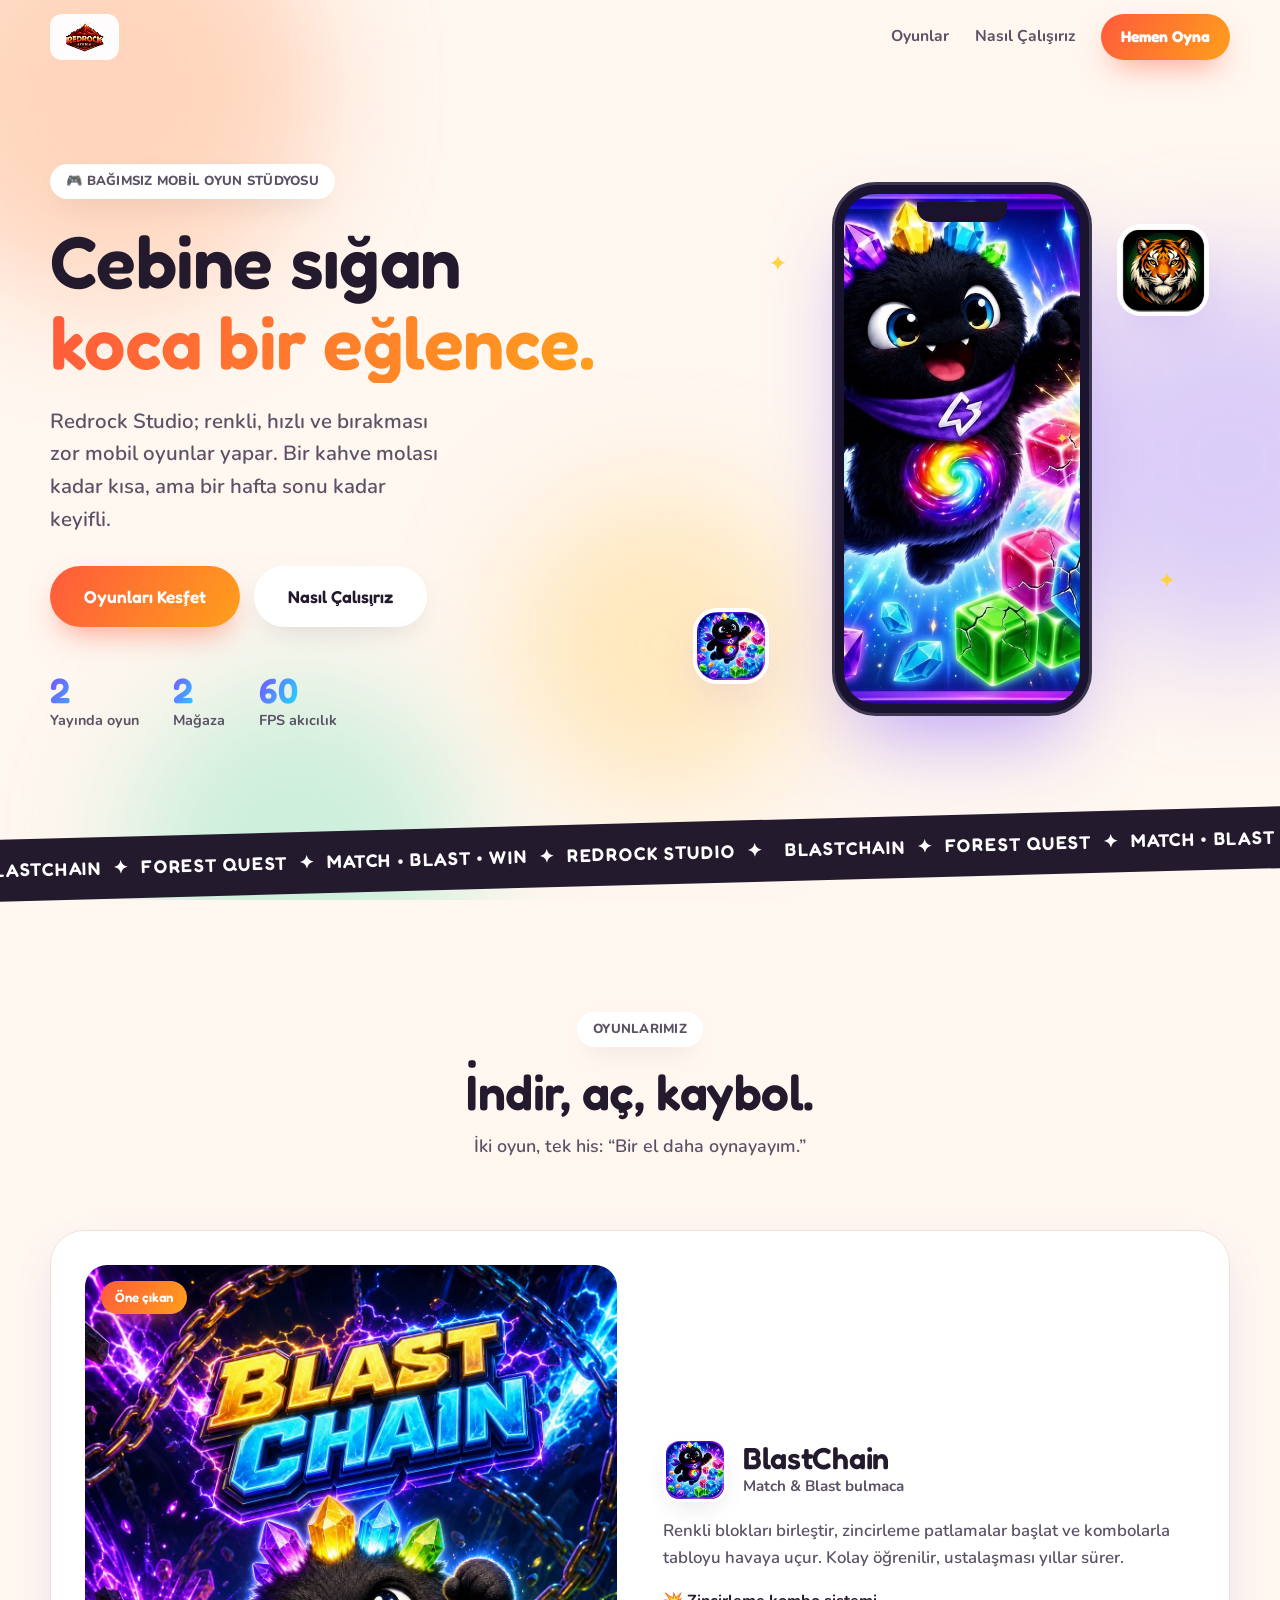
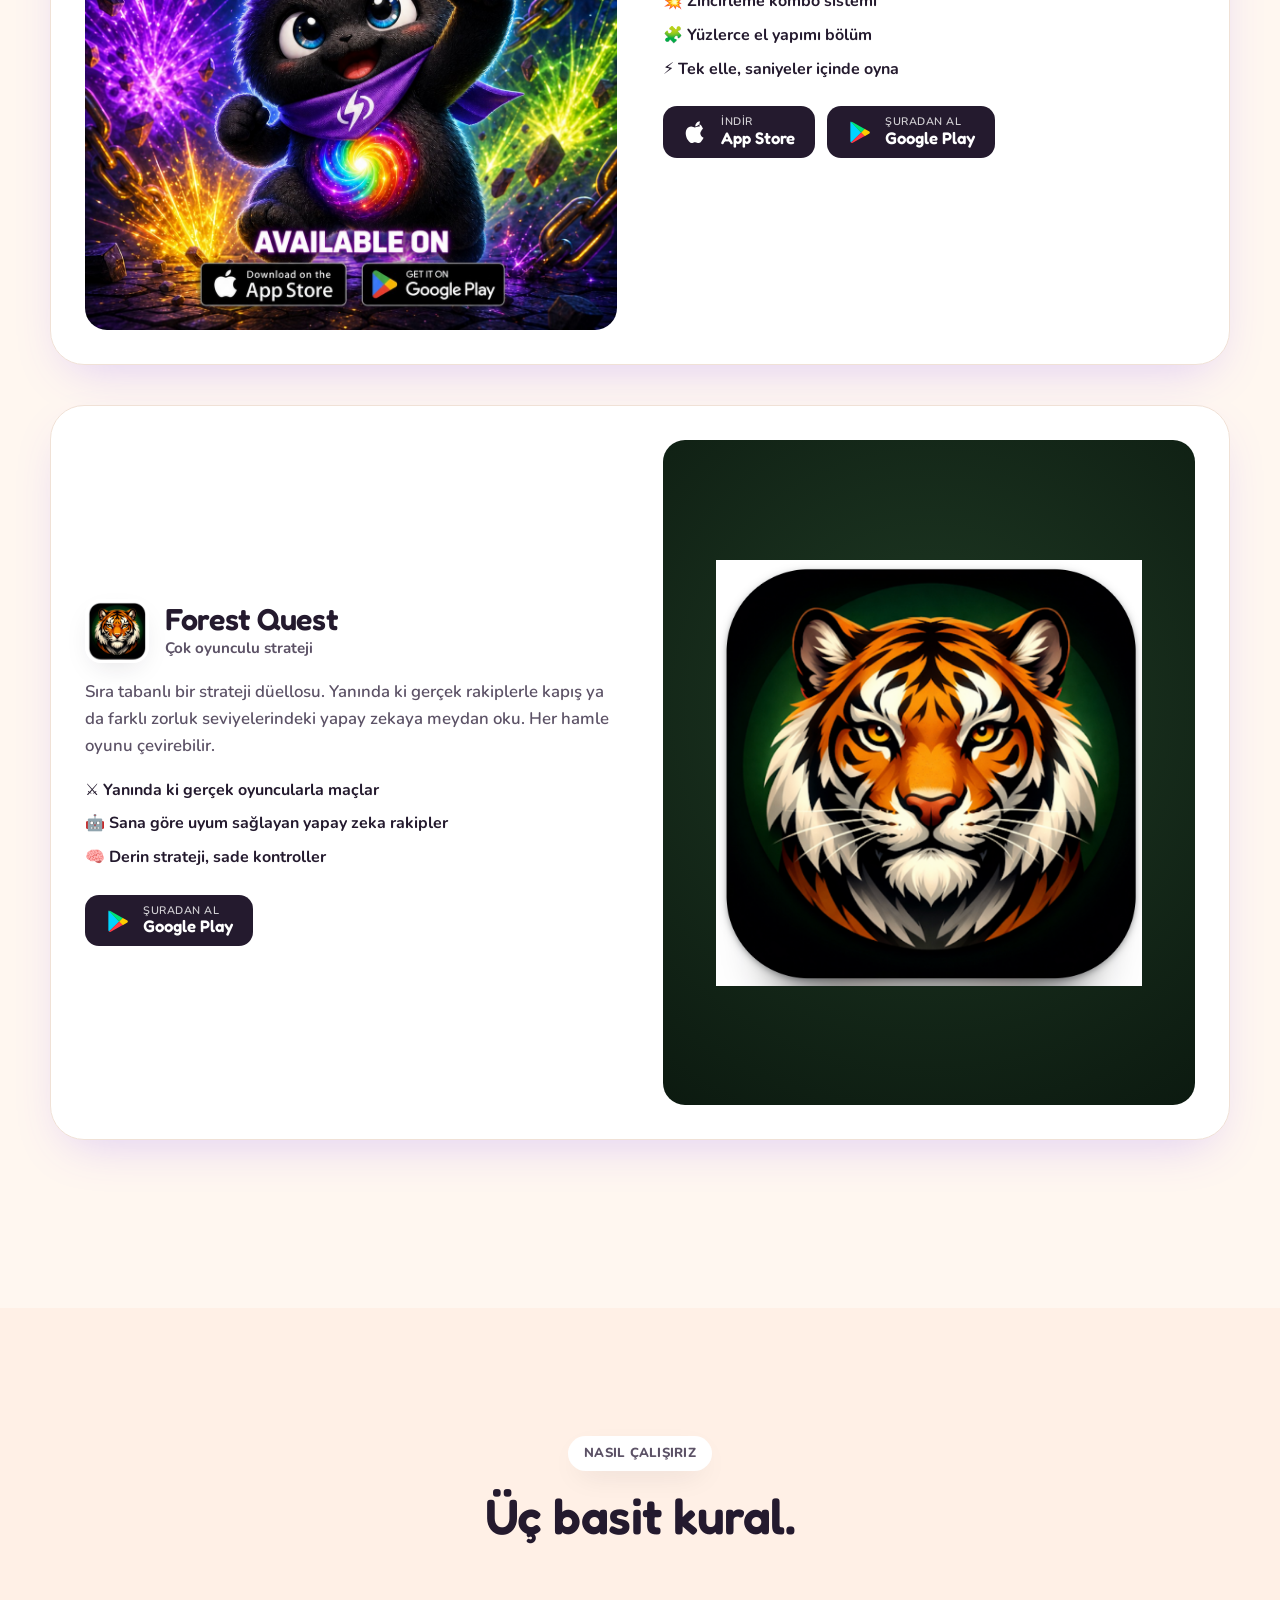
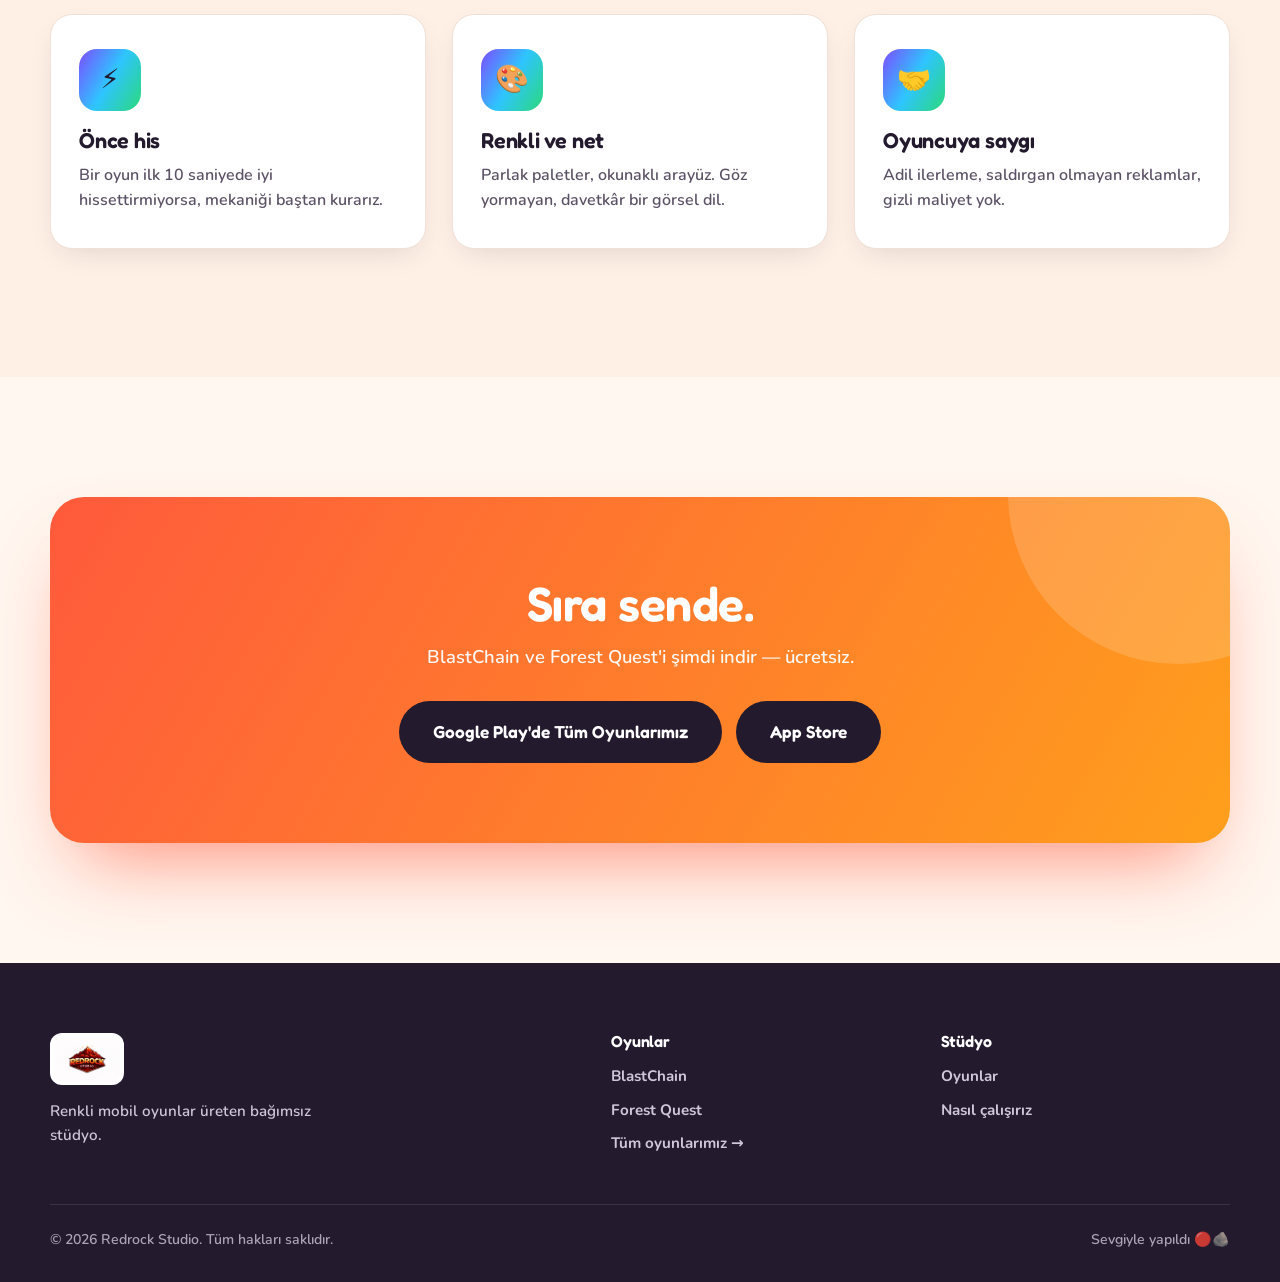
==== index.html @ 709d3201 "Redrock Studio tanıtım sitesi" ====
<!DOCTYPE html>
<html lang="tr">
<head>
<meta charset="UTF-8" />
<meta name="viewport" content="width=device-width, initial-scale=1.0" />
<title>Redrock Studio — Eğlenceli Mobil Oyunlar</title>
<meta name="description" content="Redrock Studio, herkes için renkli ve bağımlılık yapan mobil oyunlar geliştiren bağımsız bir oyun stüdyosudur. BlastChain ve Forest Quest şimdi yayında!" />
<meta name="theme-color" content="#FF5A3C" />

<!-- Open Graph -->
<meta property="og:title" content="Redrock Studio — Eğlenceli Mobil Oyunlar" />
<meta property="og:description" content="BlastChain ve Forest Quest ile tanışın. App Store ve Google Play'de." />
<meta property="og:image" content="assets/img/blastchain-poster.jpeg" />
<meta property="og:type" content="website" />

<link rel="icon" href="assets/img/redrock-logo.jpeg" />
<link rel="preconnect" href="https://fonts.googleapis.com" />
<link rel="preconnect" href="https://fonts.gstatic.com" crossorigin />
<link href="https://fonts.googleapis.com/css2?family=Fredoka:wght@400;500;600;700&family=Nunito:wght@400;600;700;800;900&display=swap" rel="stylesheet" />
<link rel="stylesheet" href="assets/css/style.css" />
</head>
<body>

<!-- Decorative animated background -->
<div class="bg-orbs" aria-hidden="true">
  <span class="orb orb--1"></span>
  <span class="orb orb--2"></span>
  <span class="orb orb--3"></span>
  <span class="orb orb--4"></span>
</div>

<!-- Progress bar -->
<div class="scroll-progress" id="scrollProgress" aria-hidden="true"></div>

<!-- NAVBAR -->
<header class="nav" id="nav">
  <div class="container nav__inner">
    <a href="#top" class="nav__brand" aria-label="Redrock Studio ana sayfa">
      <img src="assets/img/redrock-logo.jpeg" alt="Redrock Studio logosu" class="nav__logo" />
    </a>
    <nav class="nav__links" id="navLinks">
      <a href="#games">Oyunlar</a>
      <a href="#values">Nasıl Çalışırız</a>
      <a href="#games" class="btn btn--sm btn--primary">Hemen Oyna</a>
    </nav>
    <button class="nav__toggle" id="navToggle" aria-label="Menüyü aç/kapat" aria-expanded="false">
      <span></span><span></span><span></span>
    </button>
  </div>
</header>

<main id="top">

  <!-- HERO -->
  <section class="hero">
    <div class="container hero__inner">
      <div class="hero__copy">
        <span class="pill reveal" data-reveal>🎮 Bağımsız Mobil Oyun Stüdyosu</span>
        <h1 class="hero__title reveal" data-reveal>
          Cebine sığan
          <span class="grad-text">koca bir eğlence.</span>
        </h1>
        <p class="hero__lead reveal" data-reveal>
          Redrock Studio; renkli, hızlı ve bırakması zor mobil oyunlar yapar.
          Bir kahve molası kadar kısa, ama bir hafta sonu kadar keyifli.
        </p>
        <div class="hero__cta reveal" data-reveal>
          <a href="#games" class="btn btn--primary btn--lg">Oyunları Keşfet</a>
          <a href="#values" class="btn btn--ghost btn--lg">Nasıl Çalışırız</a>
        </div>
        <div class="hero__stats reveal" data-reveal>
          <div class="stat"><b data-count="2">0</b><span>Yayında oyun</span></div>
          <div class="stat"><b data-count="2">0</b><span>Mağaza</span></div>
          <div class="stat"><b data-count="60">0</b><span>FPS akıcılık</span></div>
        </div>
      </div>

      <div class="hero__art" aria-hidden="true">
        <div class="phone tilt" data-tilt>
          <div class="phone__screen">
            <img src="assets/img/blastchain-icon.jpeg" alt="" />
          </div>
          <div class="phone__notch"></div>
        </div>
        <img src="assets/img/forestquest-icon.png" alt="" class="float-icon float-icon--a" />
        <img src="assets/img/blastchain-icon.jpeg" alt="" class="float-icon float-icon--b" />
        <span class="spark spark--1">✦</span>
        <span class="spark spark--2">✦</span>
        <span class="spark spark--3">✦</span>
      </div>
    </div>

    <div class="marquee" aria-hidden="true">
      <div class="marquee__track">
        <span>BLASTCHAIN&nbsp;&nbsp;✦&nbsp;&nbsp;FOREST QUEST&nbsp;&nbsp;✦&nbsp;&nbsp;MATCH • BLAST • WIN&nbsp;&nbsp;✦&nbsp;&nbsp;REDROCK STUDIO&nbsp;&nbsp;✦&nbsp;&nbsp;</span>
        <span>BLASTCHAIN&nbsp;&nbsp;✦&nbsp;&nbsp;FOREST QUEST&nbsp;&nbsp;✦&nbsp;&nbsp;MATCH • BLAST • WIN&nbsp;&nbsp;✦&nbsp;&nbsp;REDROCK STUDIO&nbsp;&nbsp;✦&nbsp;&nbsp;</span>
      </div>
    </div>
  </section>

  <!-- GAMES -->
  <section class="section" id="games">
    <div class="container">
      <header class="section__head reveal" data-reveal>
        <span class="pill">Oyunlarımız</span>
        <h2>İndir, aç, kaybol.</h2>
        <p>İki oyun, tek his: “Bir el daha oynayayım.”</p>
      </header>

      <!-- BlastChain -->
      <article class="game reveal" data-reveal>
        <div class="game__media">
          <img src="assets/img/blastchain-poster.jpeg" alt="BlastChain oyun görseli" />
          <div class="game__badge">Öne çıkan</div>
        </div>
        <div class="game__body">
          <div class="game__title">
            <img src="assets/img/blastchain-icon.jpeg" alt="BlastChain ikonu" class="game__icon" />
            <div>
              <h3>BlastChain</h3>
              <p class="game__tag">Match &amp; Blast bulmaca</p>
            </div>
          </div>
          <p class="game__desc">
            Renkli blokları birleştir, zincirleme patlamalar başlat ve kombolarla
            tabloyu havaya uçur. Kolay öğrenilir, ustalaşması yıllar sürer.
          </p>
          <ul class="game__feats">
            <li>💥 Zincirleme kombo sistemi</li>
            <li>🧩 Yüzlerce el yapımı bölüm</li>
            <li>⚡ Tek elle, saniyeler içinde oyna</li>
          </ul>
          <div class="store-row">
            <a class="store-btn" href="https://apps.apple.com/tr/app/blastchain-match-blast/id6760842437?l=tr" target="_blank" rel="noopener">
              <svg viewBox="0 0 24 24" aria-hidden="true"><path d="M16.4 12.9c0-2.6 2.1-3.8 2.2-3.9-1.2-1.8-3.1-2-3.8-2-1.6-.2-3.1.9-3.9.9-.8 0-2-.9-3.3-.9-1.7 0-3.3 1-4.2 2.5-1.8 3.1-.5 7.7 1.3 10.2.9 1.2 1.9 2.6 3.2 2.5 1.3-.1 1.8-.8 3.3-.8s2 .8 3.3.8c1.4 0 2.3-1.2 3.1-2.5.6-.9.9-1.4 1.4-2.4-3.6-1.4-4.1-6.7-.9-9-.6-1.6-1.7-2.9-3-3.6"/><path d="M14.5 5.4c.7-.9 1.2-2.1 1-3.4-1 0-2.3.7-3 1.6-.7.8-1.3 2-1.1 3.2 1.1.1 2.3-.6 3.1-1.4"/></svg>
              <span><small>İndir</small><strong>App Store</strong></span>
            </a>
            <a class="store-btn" href="https://play.google.com/store/apps/details?id=com.blastchain&hl=tr" target="_blank" rel="noopener">
              <svg viewBox="0 0 24 24" aria-hidden="true"><path d="M3.6 2.3C3.3 2.6 3.1 3 3.1 3.6v16.8c0 .6.2 1 .5 1.3l.1.1L13 12.6v-.2L3.7 2.2z" fill="#00D4FF"/><path d="M16.3 15.9 13 12.6v-.2l3.3-3.3.1.1 3.9 2.2c1.1.6 1.1 1.7 0 2.3z" fill="#FFCE00"/><path d="M16.4 15.8 13 12.5 3.6 21.9c.4.4 1 .4 1.7 0z" fill="#FF3B47"/><path d="M16.4 9.2 5.3 3c-.7-.4-1.3-.4-1.7 0L13 12.5z" fill="#00E676"/></svg>
              <span><small>Şuradan al</small><strong>Google Play</strong></span>
            </a>
          </div>
        </div>
      </article>

      <!-- Forest Quest -->
      <article class="game game--rev reveal" data-reveal>
        <div class="game__media game__media--forest">
          <img src="assets/img/forestquest-icon.png" alt="Forest Quest görseli" />
        </div>
        <div class="game__body">
          <div class="game__title">
            <img src="assets/img/forestquest-icon.png" alt="Forest Quest ikonu" class="game__icon" />
            <div>
              <h3>Forest Quest</h3>
              <p class="game__tag">Çok oyunculu strateji</p>
            </div>
          </div>
          <p class="game__desc">
            Sıra tabanlı bir strateji düellosu. Yanında ki gerçek rakiplerle kapış
            ya da farklı zorluk seviyelerindeki yapay zekaya meydan oku.
            Her hamle oyunu çevirebilir.
          </p>
          <ul class="game__feats">
            <li>⚔️ Yanında ki gerçek oyuncularla maçlar</li>
            <li>🤖 Sana göre uyum sağlayan yapay zeka rakipler</li>
            <li>🧠 Derin strateji, sade kontroller</li>
          </ul>
          <div class="store-row">
            <a class="store-btn" href="https://play.google.com/store/apps/details?id=com.forestquest&hl=tr" target="_blank" rel="noopener">
              <svg viewBox="0 0 24 24" aria-hidden="true"><path d="M3.6 2.3C3.3 2.6 3.1 3 3.1 3.6v16.8c0 .6.2 1 .5 1.3l.1.1L13 12.6v-.2L3.7 2.2z" fill="#00D4FF"/><path d="M16.3 15.9 13 12.6v-.2l3.3-3.3.1.1 3.9 2.2c1.1.6 1.1 1.7 0 2.3z" fill="#FFCE00"/><path d="M16.4 15.8 13 12.5 3.6 21.9c.4.4 1 .4 1.7 0z" fill="#FF3B47"/><path d="M16.4 9.2 5.3 3c-.7-.4-1.3-.4-1.7 0L13 12.5z" fill="#00E676"/></svg>
              <span><small>Şuradan al</small><strong>Google Play</strong></span>
            </a>
          </div>
        </div>
      </article>
    </div>
  </section>

  <!-- VALUES -->
  <section class="section section--tint" id="values">
    <div class="container">
      <header class="section__head reveal" data-reveal>
        <span class="pill">Nasıl çalışırız</span>
        <h2>Üç basit kural.</h2>
      </header>
      <div class="cards">
        <div class="card reveal" data-reveal>
          <div class="card__ico">⚡</div>
          <h3>Önce his</h3>
          <p>Bir oyun ilk 10 saniyede iyi hissettirmiyorsa, mekaniği baştan kurarız.</p>
        </div>
        <div class="card reveal" data-reveal>
          <div class="card__ico">🎨</div>
          <h3>Renkli ve net</h3>
          <p>Parlak paletler, okunaklı arayüz. Göz yormayan, davetkâr bir görsel dil.</p>
        </div>
        <div class="card reveal" data-reveal>
          <div class="card__ico">🤝</div>
          <h3>Oyuncuya saygı</h3>
          <p>Adil ilerleme, saldırgan olmayan reklamlar, gizli maliyet yok.</p>
        </div>
      </div>
    </div>
  </section>

  <!-- CTA -->
  <section class="cta">
    <div class="container cta__inner reveal" data-reveal>
      <h2>Sıra sende.</h2>
      <p>BlastChain ve Forest Quest'i şimdi indir — ücretsiz.</p>
      <div class="hero__cta">
        <a href="https://play.google.com/store/apps/developer?id=RedRock+Studio&hl=tr" target="_blank" rel="noopener" class="btn btn--dark btn--lg">Google Play'de Tüm Oyunlarımız</a>
        <a href="https://apps.apple.com/tr/app/blastchain-match-blast/id6760842437?l=tr" target="_blank" rel="noopener" class="btn btn--dark btn--lg">App Store</a>
      </div>
    </div>
  </section>

</main>

<!-- FOOTER -->
<footer class="footer">
  <div class="container footer__inner">
    <div class="footer__brand">
      <img src="assets/img/redrock-logo.jpeg" alt="Redrock Studio logosu" />
      <p>Renkli mobil oyunlar üreten bağımsız stüdyo.</p>
    </div>
    <div class="footer__col">
      <h4>Oyunlar</h4>
      <a href="https://play.google.com/store/apps/details?id=com.blastchain&hl=tr" target="_blank" rel="noopener">BlastChain</a>
      <a href="https://play.google.com/store/apps/details?id=com.forestquest&hl=tr" target="_blank" rel="noopener">Forest Quest</a>
      <a href="https://play.google.com/store/apps/developer?id=RedRock+Studio&hl=tr" target="_blank" rel="noopener">Tüm oyunlarımız →</a>
    </div>
    <div class="footer__col">
      <h4>Stüdyo</h4>
      <a href="#games">Oyunlar</a>
      <a href="#values">Nasıl çalışırız</a>
    </div>
  </div>
  <div class="container footer__bottom">
    <span>© <span id="year">2026</span> Redrock Studio. Tüm hakları saklıdır.</span>
    <span>Sevgiyle yapıldı 🔴🪨</span>
  </div>
</footer>

<script src="assets/js/main.js"></script>
</body>
</html>
---- assets/css/style.css ----
/* ============================================================
   Redrock Studio — style.css
   Açık, eğlenceli, animasyonlu tema
   ============================================================ */

:root {
  --bg: #fff7f0;
  --bg-tint: #fff0e6;
  --ink: #241a2e;
  --ink-soft: #5c5266;
  --card: #ffffff;
  --line: #f0e1d6;

  --red: #ff5a3c;
  --orange: #ff9f1c;
  --pink: #ff6fa5;
  --purple: #7c4dff;
  --blue: #2ec5ff;
  --green: #2bd97a;
  --gold: #ffd23f;

  --grad-warm: linear-gradient(120deg, #ff5a3c 0%, #ff9f1c 100%);
  --grad-fun: linear-gradient(120deg, #7c4dff 0%, #2ec5ff 50%, #2bd97a 100%);

  --radius: 22px;
  --radius-lg: 34px;
  --shadow: 0 18px 50px -18px rgba(124, 77, 255, .28);
  --shadow-sm: 0 10px 30px -12px rgba(36, 26, 46, .18);
  --container: 1180px;
  --ease: cubic-bezier(.22, 1, .36, 1);
}

* { box-sizing: border-box; margin: 0; padding: 0; }

html { scroll-behavior: smooth; }

body {
  background: var(--bg);
  color: var(--ink);
  font-family: "Nunito", system-ui, -apple-system, "Segoe UI", sans-serif;
  font-weight: 600;
  line-height: 1.6;
  overflow-x: hidden;
  -webkit-font-smoothing: antialiased;
}

img { max-width: 100%; display: block; }
a { color: inherit; text-decoration: none; }

h1, h2, h3, h4 {
  font-family: "Fredoka", "Nunito", sans-serif;
  font-weight: 600;
  line-height: 1.1;
  letter-spacing: -.01em;
}

.container {
  width: min(100% - 40px, var(--container));
  margin-inline: auto;
}

.grad-text {
  background: var(--grad-warm);
  -webkit-background-clip: text;
  background-clip: text;
  color: transparent;
  display: inline-block;
}

/* ---------- Animated background orbs ---------- */
.bg-orbs { position: fixed; inset: 0; z-index: -1; overflow: hidden; pointer-events: none; }
.orb {
  position: absolute;
  border-radius: 50%;
  filter: blur(60px);
  opacity: .5;
  animation: drift 22s var(--ease) infinite alternate;
}
.orb--1 { width: 420px; height: 420px; background: #ffb38a; top: -120px; left: -100px; }
.orb--2 { width: 380px; height: 380px; background: #b6a3ff; top: 30%; right: -140px; animation-delay: -6s; }
.orb--3 { width: 340px; height: 340px; background: #9be7c8; bottom: -120px; left: 10%; animation-delay: -12s; }
.orb--4 { width: 300px; height: 300px; background: #ffd98a; top: 55%; left: 40%; animation-delay: -3s; }

@keyframes drift {
  from { transform: translate3d(0,0,0) scale(1); }
  to   { transform: translate3d(40px,-50px,0) scale(1.15); }
}

/* ---------- Scroll progress ---------- */
.scroll-progress {
  position: fixed; top: 0; left: 0; height: 4px; width: 0%;
  background: var(--grad-fun);
  z-index: 100; border-radius: 0 4px 4px 0;
  transition: width .1s linear;
}

/* ---------- Navbar ---------- */
.nav {
  position: sticky; top: 0; z-index: 90;
  padding: 14px 0;
  transition: background .3s var(--ease), box-shadow .3s var(--ease), padding .3s var(--ease);
}
.nav.is-scrolled {
  background: rgba(255, 247, 240, .82);
  backdrop-filter: blur(14px);
  box-shadow: 0 8px 30px -18px rgba(36,26,46,.35);
  padding: 8px 0;
}
.nav__inner { display: flex; align-items: center; justify-content: space-between; gap: 20px; }
.nav__logo {
  height: 46px; width: auto; border-radius: 12px;
  transition: transform .3s var(--ease);
  mix-blend-mode: multiply;
}
.nav__brand:hover .nav__logo { transform: rotate(-4deg) scale(1.05); }

.nav__links { display: flex; align-items: center; gap: 26px; }
.nav__links a { font-weight: 700; font-size: .98rem; color: var(--ink-soft); transition: color .2s; }
.nav__links a:hover { color: var(--red); }
.nav__links a.btn { color: #fff; }

.nav__toggle {
  display: none; flex-direction: column; gap: 5px;
  background: none; border: 0; cursor: pointer; padding: 8px;
}
.nav__toggle span {
  width: 26px; height: 3px; border-radius: 3px; background: var(--ink);
  transition: transform .3s var(--ease), opacity .2s;
}
.nav__toggle[aria-expanded="true"] span:nth-child(1) { transform: translateY(8px) rotate(45deg); }
.nav__toggle[aria-expanded="true"] span:nth-child(2) { opacity: 0; }
.nav__toggle[aria-expanded="true"] span:nth-child(3) { transform: translateY(-8px) rotate(-45deg); }

/* ---------- Buttons ---------- */
.btn {
  --pad: 14px 26px;
  display: inline-flex; align-items: center; justify-content: center; gap: 10px;
  padding: var(--pad);
  border-radius: 999px;
  font-family: "Fredoka", sans-serif;
  font-weight: 600; font-size: 1rem;
  cursor: pointer; border: 0;
  transition: transform .2s var(--ease), box-shadow .3s var(--ease), filter .2s;
  white-space: nowrap;
}
.btn--sm { --pad: 10px 20px; font-size: .92rem; }
.btn--lg { --pad: 17px 34px; font-size: 1.08rem; }
.btn--primary { background: var(--grad-warm); color: #fff; box-shadow: 0 14px 30px -10px rgba(255,90,60,.6); }
.btn--primary:hover { transform: translateY(-3px) scale(1.03); box-shadow: 0 20px 40px -10px rgba(255,90,60,.7); }
.btn--ghost { background: #fff; color: var(--ink); box-shadow: var(--shadow-sm); }
.btn--ghost:hover { transform: translateY(-3px); }
.btn--dark { background: var(--ink); color: #fff; }
.btn--dark:hover { transform: translateY(-3px) scale(1.03); filter: brightness(1.15); }

/* ---------- Pills / section heads ---------- */
.pill {
  display: inline-flex; align-items: center; gap: 8px;
  padding: 7px 16px; border-radius: 999px;
  background: #fff; box-shadow: var(--shadow-sm);
  font-weight: 800; font-size: .82rem; letter-spacing: .02em;
  text-transform: uppercase; color: var(--ink-soft);
}
.section { padding: clamp(70px, 10vw, 130px) 0; position: relative; }
.section--tint { background: var(--bg-tint); }
.section__head { text-align: center; max-width: 640px; margin: 0 auto clamp(40px, 6vw, 70px); }
.section__head h2 { font-size: clamp(2rem, 5vw, 3.1rem); margin: 18px 0 12px; }
.section__head p { color: var(--ink-soft); font-size: 1.12rem; }

/* ---------- Hero ---------- */
.hero { padding: clamp(40px, 7vw, 90px) 0 0; position: relative; }
.hero__inner {
  display: grid; grid-template-columns: 1.05fr .95fr; gap: 50px; align-items: center;
}
.hero__title { font-size: clamp(2.6rem, 6.5vw, 4.6rem); margin: 22px 0; }
.hero__lead { font-size: clamp(1.05rem, 2.3vw, 1.28rem); color: var(--ink-soft); max-width: 33ch; }
.hero__cta { display: flex; flex-wrap: wrap; gap: 14px; margin-top: 30px; }

.hero__stats { display: flex; gap: 34px; margin-top: 46px; flex-wrap: wrap; }
.stat b {
  font-family: "Fredoka", sans-serif; font-size: 2.2rem; font-weight: 600;
  display: block; line-height: 1;
  background: var(--grad-fun); -webkit-background-clip: text; background-clip: text; color: transparent;
}
.stat span { font-size: .9rem; color: var(--ink-soft); font-weight: 700; }

/* Hero art */
.hero__art { position: relative; display: grid; place-items: center; min-height: 460px; }
.phone {
  width: 260px; aspect-ratio: 9 / 18.5;
  background: #1a1330; border-radius: 44px;
  padding: 12px;
  box-shadow: 0 40px 80px -24px rgba(124,77,255,.5), inset 0 0 0 3px rgba(255,255,255,.15);
  position: relative;
  animation: bob 5s ease-in-out infinite;
}
.phone__screen { width: 100%; height: 100%; border-radius: 32px; overflow: hidden; background: #000; }
.phone__screen img { width: 100%; height: 100%; object-fit: cover; }
.phone__notch {
  position: absolute; top: 20px; left: 50%; transform: translateX(-50%);
  width: 90px; height: 20px; background: #1a1330; border-radius: 0 0 14px 14px;
}
@keyframes bob { 0%,100% { transform: translateY(-10px); } 50% { transform: translateY(10px); } }

.float-icon {
  position: absolute; width: 92px; height: 92px; border-radius: 24px;
  box-shadow: var(--shadow); border: 4px solid #fff;
}
.float-icon--a { top: 8%; right: 4%; animation: bob 4.2s ease-in-out infinite; }
.float-icon--b { bottom: 6%; left: 0%; width: 76px; height: 76px; animation: bob 3.6s ease-in-out infinite reverse; }

.spark { position: absolute; color: var(--gold); font-size: 1.4rem; animation: twinkle 2.4s ease-in-out infinite; }
.spark--1 { top: 12%; left: 14%; }
.spark--2 { bottom: 22%; right: 10%; animation-delay: .8s; }
.spark--3 { top: 46%; right: 30%; animation-delay: 1.5s; font-size: 1rem; }
@keyframes twinkle { 0%,100% { opacity: .2; transform: scale(.7); } 50% { opacity: 1; transform: scale(1.2); } }

/* ---------- Marquee ---------- */
.marquee {
  margin-top: clamp(50px, 8vw, 90px);
  background: var(--ink); color: #fff;
  padding: 16px 0; overflow: hidden;
  transform: rotate(-1.5deg) scale(1.03);
}
.marquee__track { display: flex; width: max-content; animation: scroll-x 24s linear infinite; }
.marquee__track span {
  font-family: "Fredoka", sans-serif; font-size: 1.1rem; letter-spacing: .08em;
  padding-right: 10px; white-space: nowrap;
}
@keyframes scroll-x { to { transform: translateX(-50%); } }

/* ---------- Games ---------- */
.game {
  display: grid; grid-template-columns: 1fr 1fr; gap: 46px; align-items: center;
  background: var(--card); border: 1px solid var(--line);
  border-radius: var(--radius-lg); padding: clamp(20px, 3vw, 34px);
  box-shadow: var(--shadow);
  margin-bottom: 40px;
}
.game--rev { direction: rtl; }
.game--rev > * { direction: ltr; }

.game__media {
  position: relative; border-radius: var(--radius); overflow: hidden;
  aspect-ratio: 4 / 5; background: #120a26;
}
.game__media img { width: 100%; height: 100%; object-fit: cover; transition: transform .5s var(--ease); }
.game:hover .game__media img { transform: scale(1.05); }
.game__media--forest { display: grid; place-items: center; background: radial-gradient(circle at 50% 40%, #1f3a24, #0c1a10); }
.game__media--forest img { object-fit: contain; padding: 10%; }

.game__badge {
  position: absolute; top: 16px; left: 16px;
  background: var(--grad-warm); color: #fff;
  padding: 6px 14px; border-radius: 999px;
  font-family: "Fredoka", sans-serif; font-size: .82rem; font-weight: 600;
  box-shadow: 0 10px 20px -8px rgba(255,90,60,.7);
}

.game__title { display: flex; align-items: center; gap: 16px; margin-bottom: 16px; }
.game__icon { width: 64px; height: 64px; border-radius: 16px; border: 3px solid #fff; box-shadow: var(--shadow-sm); }
.game__title h3 { font-size: 1.9rem; }
.game__tag { color: var(--ink-soft); font-size: .95rem; font-weight: 700; }
.game__desc { color: var(--ink-soft); margin-bottom: 18px; font-size: 1.05rem; }
.game__feats { list-style: none; display: grid; gap: 8px; margin-bottom: 24px; }
.game__feats li { font-weight: 700; }

.store-row { display: flex; flex-wrap: wrap; gap: 12px; }
.store-btn {
  display: inline-flex; align-items: center; gap: 12px;
  background: var(--ink); color: #fff;
  padding: 10px 20px; border-radius: 14px;
  transition: transform .2s var(--ease), filter .2s;
}
.store-btn:hover { transform: translateY(-3px); filter: brightness(1.2); }
.store-btn svg { width: 26px; height: 26px; fill: #fff; flex-shrink: 0; }
.store-btn span { display: flex; flex-direction: column; line-height: 1.15; }
.store-btn small { font-size: .68rem; opacity: .8; text-transform: uppercase; letter-spacing: .05em; }
.store-btn strong { font-family: "Fredoka", sans-serif; font-size: 1.05rem; font-weight: 600; }

/* ---------- Studio ---------- */
.studio { display: grid; grid-template-columns: .8fr 1.2fr; gap: 56px; align-items: center; }
.studio__art {
  background: #fff; border-radius: var(--radius-lg); padding: 40px;
  box-shadow: var(--shadow); display: grid; place-items: center;
  animation: bob 6s ease-in-out infinite;
}
.studio__copy h2 { font-size: clamp(2rem, 4.5vw, 3rem); margin: 16px 0 16px; }
.studio__copy p { color: var(--ink-soft); margin-bottom: 14px; font-size: 1.08rem; }
.studio__pills { display: flex; flex-wrap: wrap; gap: 10px; margin-top: 22px; }
.studio__pills span {
  background: #fff; box-shadow: var(--shadow-sm);
  padding: 8px 16px; border-radius: 999px; font-weight: 800; font-size: .9rem;
}

/* ---------- Value cards ---------- */
.cards { display: grid; grid-template-columns: repeat(3, 1fr); gap: 26px; }
.card {
  background: var(--card); border: 1px solid var(--line);
  border-radius: var(--radius); padding: 34px 28px;
  box-shadow: var(--shadow-sm);
  transition: transform .3s var(--ease), box-shadow .3s var(--ease);
}
.card:hover { transform: translateY(-8px); box-shadow: var(--shadow); }
.card__ico {
  width: 62px; height: 62px; display: grid; place-items: center;
  font-size: 1.7rem; border-radius: 18px; margin-bottom: 18px;
  background: var(--grad-fun);
}
.card h3 { font-size: 1.35rem; margin-bottom: 10px; }
.card p { color: var(--ink-soft); }

/* ---------- CTA ---------- */
.cta { padding: clamp(70px, 10vw, 120px) 0; text-align: center; }
.cta__inner {
  background: var(--grad-warm); color: #fff;
  border-radius: var(--radius-lg); padding: clamp(44px, 7vw, 80px) 24px;
  box-shadow: 0 40px 80px -30px rgba(255,90,60,.7);
  position: relative; overflow: hidden;
}
.cta__inner::after {
  content: ""; position: absolute; inset: -50% -10% auto auto;
  width: 340px; height: 340px; background: rgba(255,255,255,.16); border-radius: 50%;
}
.cta__inner h2 { font-size: clamp(1.9rem, 5vw, 3rem); margin-bottom: 12px; position: relative; }
.cta__inner p { font-size: 1.15rem; opacity: .95; margin-bottom: 28px; position: relative; }
.cta__inner .hero__cta { justify-content: center; position: relative; }

/* ---------- Footer ---------- */
.footer { background: var(--ink); color: #cfc6d8; padding: 70px 0 30px; }
.footer__inner {
  display: grid; grid-template-columns: 1.8fr 1fr 1fr; gap: 40px;
  padding-bottom: 40px; border-bottom: 1px solid rgba(255,255,255,.1);
}
.footer__brand img { height: 52px; width: auto; border-radius: 12px; margin-bottom: 14px; background:#fff; padding:4px; }
.footer__brand p { max-width: 30ch; font-size: .95rem; }
.footer__col h4 { color: #fff; font-size: 1rem; margin-bottom: 14px; }
.footer__col a { display: block; margin-bottom: 9px; font-weight: 700; font-size: .95rem; transition: color .2s; }
.footer__col a:hover { color: var(--orange); }
.footer__muted { font-size: .82rem; opacity: .6; }
.footer__bottom {
  display: flex; justify-content: space-between; flex-wrap: wrap; gap: 10px;
  padding-top: 24px; font-size: .88rem; opacity: .8;
}

/* ---------- Reveal animation ---------- */
[data-reveal] {
  opacity: 0; transform: translateY(28px);
  transition: opacity .7s var(--ease), transform .7s var(--ease);
}
[data-reveal].is-visible { opacity: 1; transform: none; }

/* ---------- Responsive ---------- */
@media (max-width: 960px) {
  .hero__inner { grid-template-columns: 1fr; text-align: center; }
  .hero__copy { display: flex; flex-direction: column; align-items: center; }
  .hero__lead { max-width: 46ch; }
  .hero__cta, .hero__stats { justify-content: center; }
  .hero__art { order: -1; min-height: 380px; }
  .game, .game--rev { grid-template-columns: 1fr; direction: ltr; }
  .game__media { max-width: 380px; margin: 0 auto; }
  .studio { grid-template-columns: 1fr; text-align: center; }
  .studio__pills { justify-content: center; }
  .cards { grid-template-columns: 1fr; }
  .footer__inner { grid-template-columns: 1fr 1fr; }
}

@media (max-width: 640px) {
  .nav__links {
    position: fixed; inset: 0 0 0 auto; width: min(78vw, 320px);
    background: var(--bg); flex-direction: column; align-items: flex-start;
    padding: 90px 30px 30px; gap: 22px;
    transform: translateX(100%); transition: transform .35s var(--ease);
    box-shadow: -20px 0 60px -20px rgba(36,26,46,.35);
  }
  .nav__links.is-open { transform: none; }
  .nav__toggle { display: flex; }
  .footer__inner { grid-template-columns: 1fr; }
  .hero__stats { gap: 22px; }
  .stat b { font-size: 1.8rem; }
}

@media (prefers-reduced-motion: reduce) {
  *, *::before, *::after { animation-duration: .001ms !important; animation-iteration-count: 1 !important; transition-duration: .001ms !important; }
  [data-reveal] { opacity: 1; transform: none; }
}
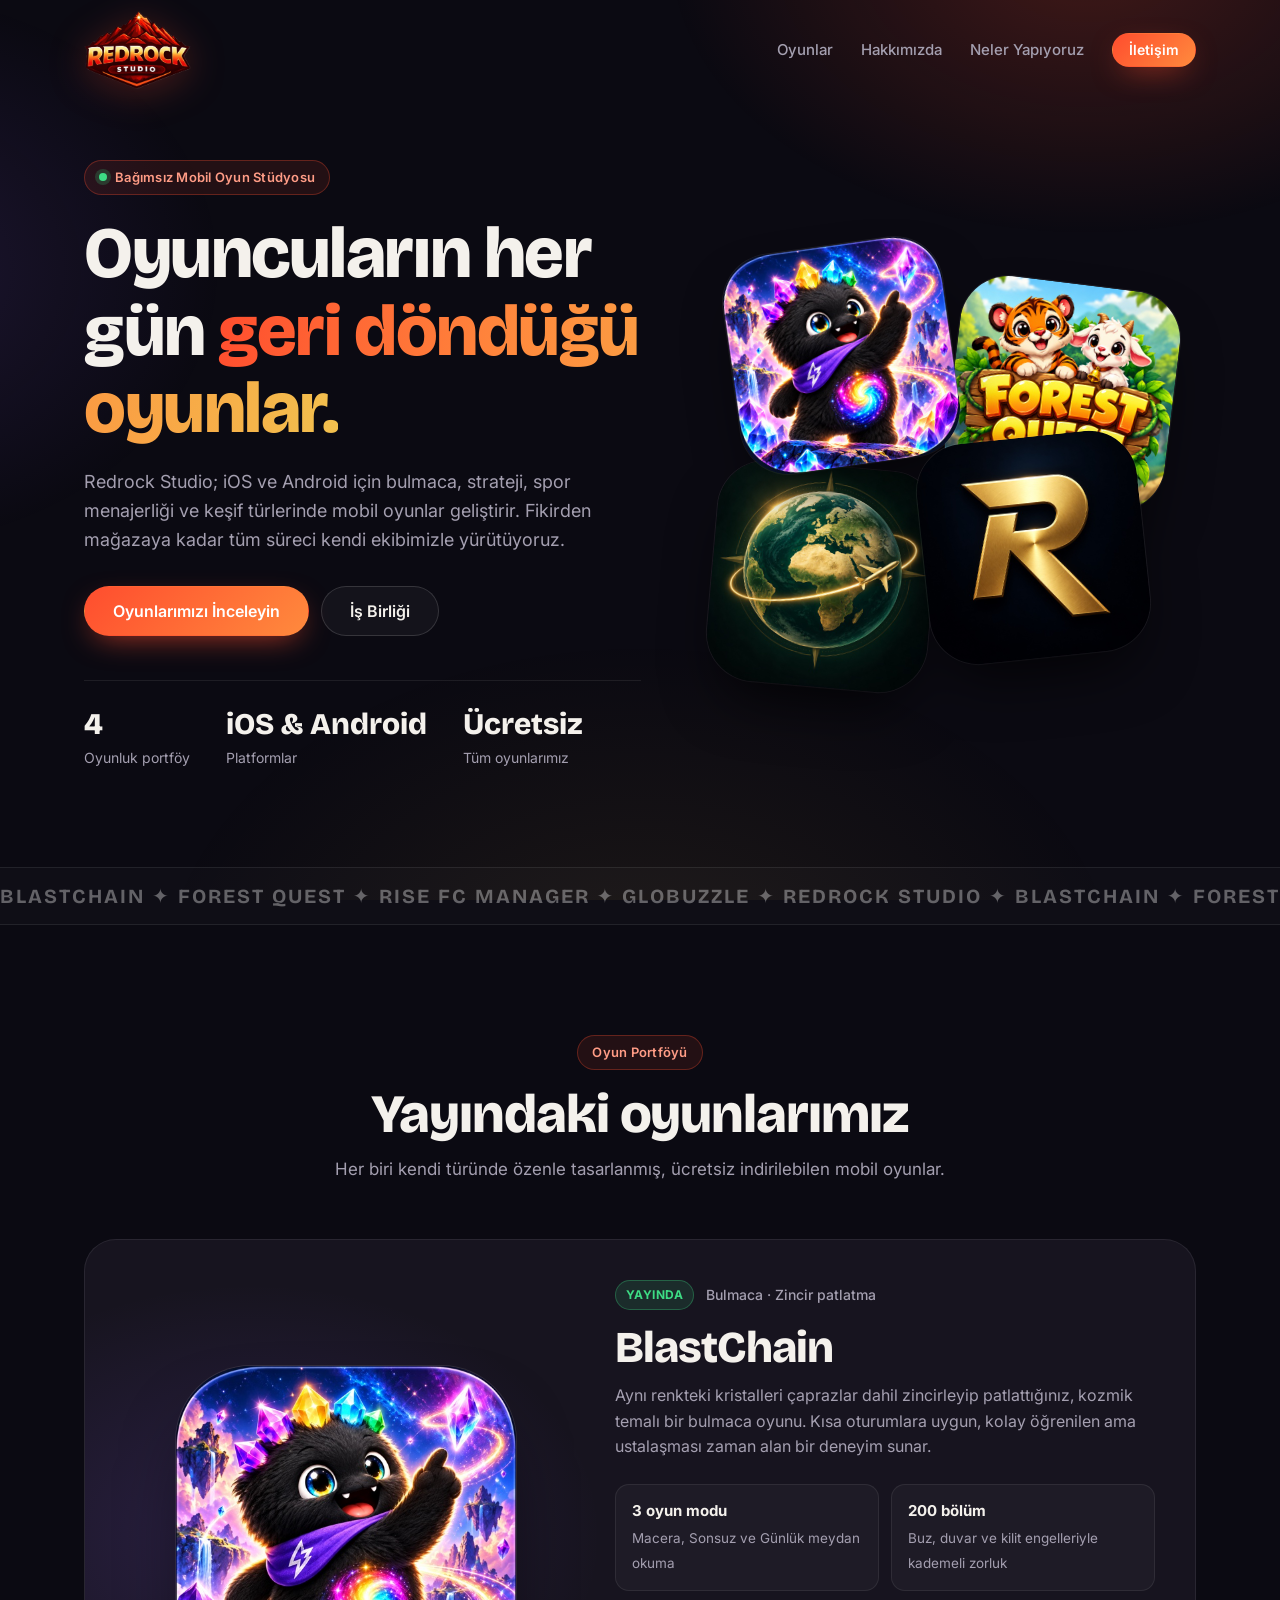
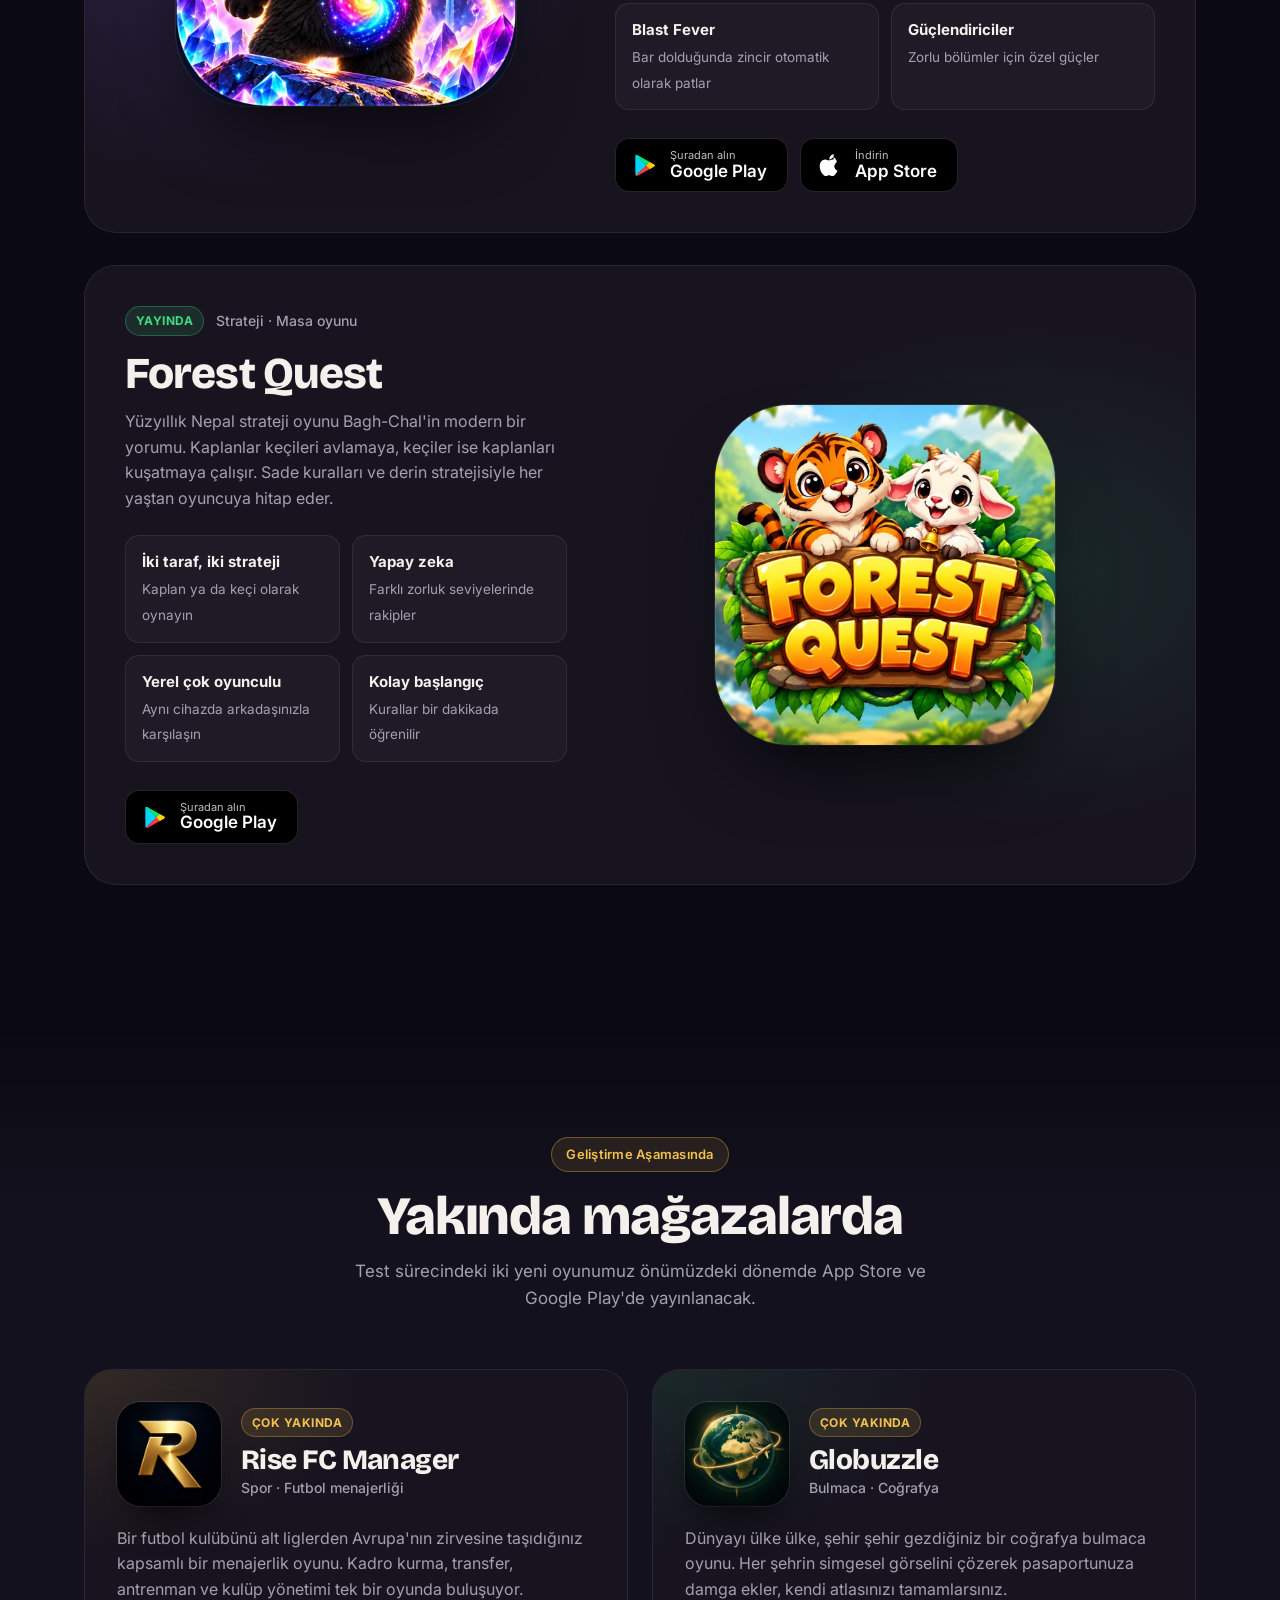
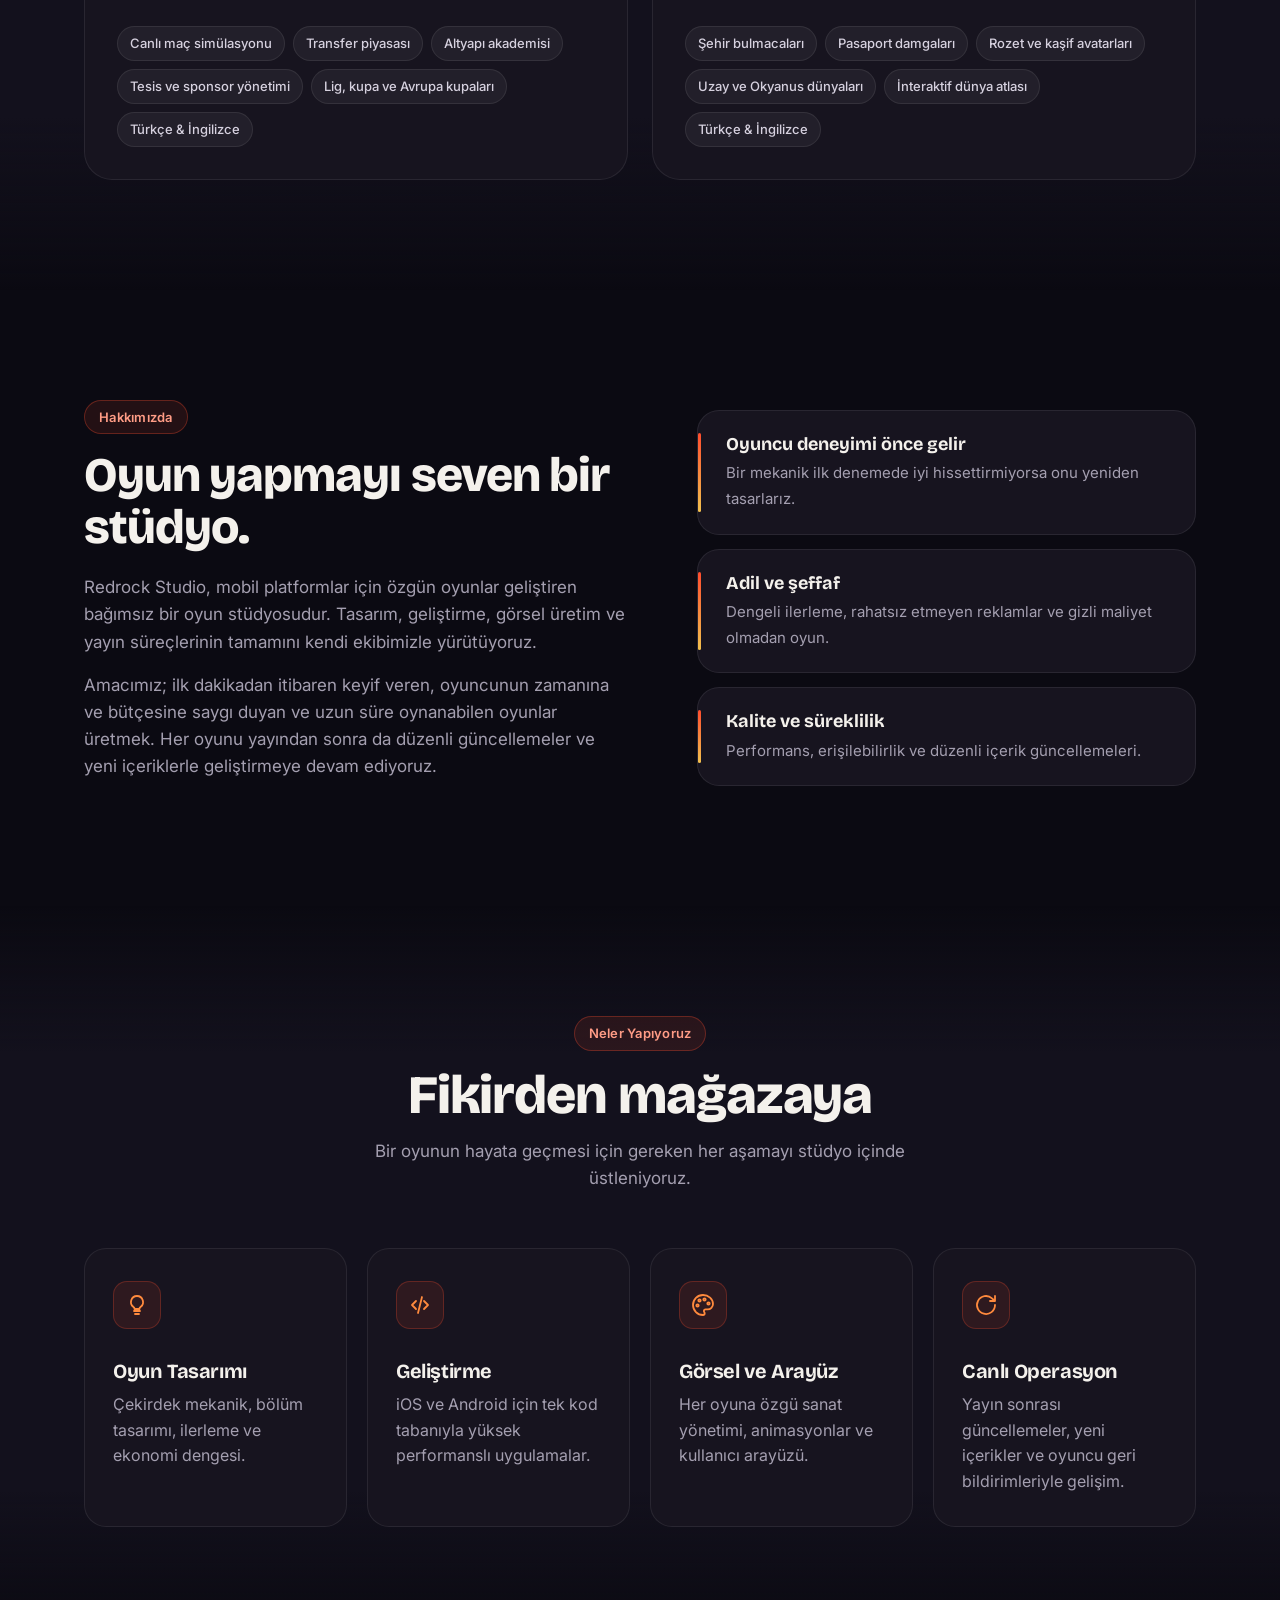
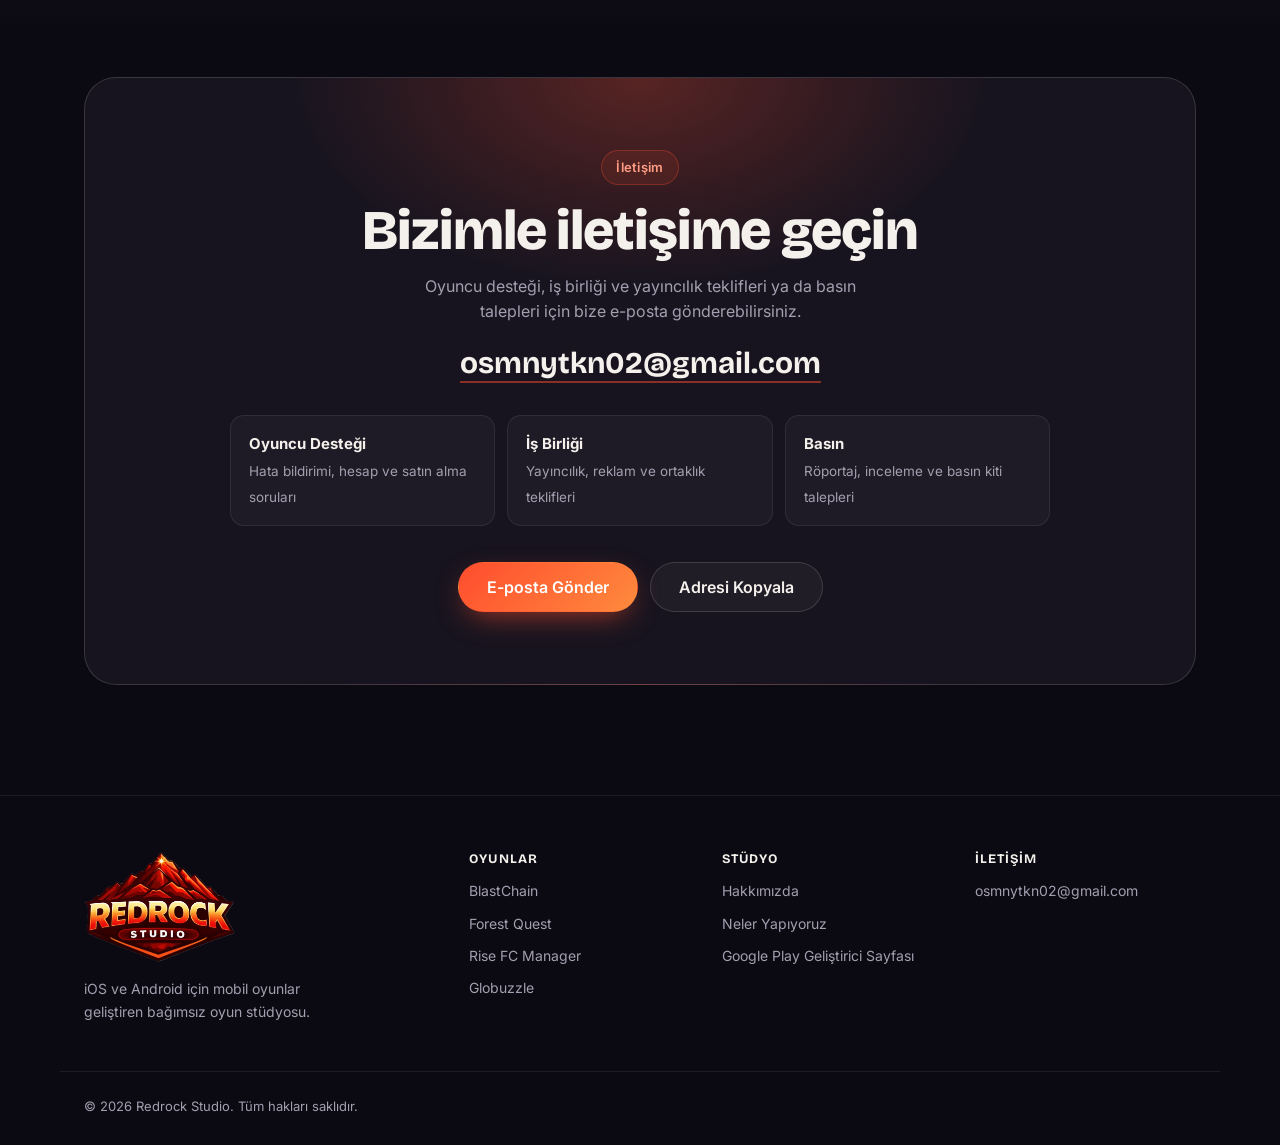
==== commit d194e110: "Siteyi yenile: 4 oyun, kurumsal metinler, şeffaf logo, iletişim Co-Authored-By: Claude Opus 5.5 <nor" ====
--- a/index.html
+++ b/index.html
@@ -3,45 +3,38 @@
 <head>
 <meta charset="UTF-8" />
 <meta name="viewport" content="width=device-width, initial-scale=1.0" />
-<title>Redrock Studio — Eğlenceli Mobil Oyunlar</title>
-<meta name="description" content="Redrock Studio, herkes için renkli ve bağımlılık yapan mobil oyunlar geliştiren bağımsız bir oyun stüdyosudur. BlastChain ve Forest Quest şimdi yayında!" />
-<meta name="theme-color" content="#FF5A3C" />
+<title>Redrock Studio — Mobil Oyun Stüdyosu</title>
+<meta name="description" content="Redrock Studio; iOS ve Android için bulmaca, strateji, spor menajerliği ve keşif türlerinde ücretsiz mobil oyunlar geliştiren bağımsız bir oyun stüdyosudur." />
+<meta name="theme-color" content="#0B0A12" />
 
 <!-- Open Graph -->
-<meta property="og:title" content="Redrock Studio — Eğlenceli Mobil Oyunlar" />
-<meta property="og:description" content="BlastChain ve Forest Quest ile tanışın. App Store ve Google Play'de." />
+<meta property="og:title" content="Redrock Studio — Mobil Oyun Stüdyosu" />
+<meta property="og:description" content="BlastChain ve Forest Quest Google Play'de. Rise FC Manager ve Globuzzle yakında App Store ve Google Play'de." />
 <meta property="og:image" content="assets/img/blastchain-poster.jpeg" />
 <meta property="og:type" content="website" />
 
-<link rel="icon" href="assets/img/redrock-logo.jpeg" />
+<link rel="icon" href="assets/img/favicon.png" />
 <link rel="preconnect" href="https://fonts.googleapis.com" />
 <link rel="preconnect" href="https://fonts.gstatic.com" crossorigin />
-<link href="https://fonts.googleapis.com/css2?family=Fredoka:wght@400;500;600;700&family=Nunito:wght@400;600;700;800;900&display=swap" rel="stylesheet" />
+<link href="https://fonts.googleapis.com/css2?family=Bricolage+Grotesque:opsz,wght@12..96,500;12..96,700;12..96,800&family=Inter:wght@400;500;600;700&display=swap" rel="stylesheet" />
 <link rel="stylesheet" href="assets/css/style.css" />
 </head>
 <body>
 
-<!-- Decorative animated background -->
-<div class="bg-orbs" aria-hidden="true">
-  <span class="orb orb--1"></span>
-  <span class="orb orb--2"></span>
-  <span class="orb orb--3"></span>
-  <span class="orb orb--4"></span>
-</div>
-
-<!-- Progress bar -->
+<div class="glow" aria-hidden="true"></div>
 <div class="scroll-progress" id="scrollProgress" aria-hidden="true"></div>
 
 <!-- NAVBAR -->
 <header class="nav" id="nav">
   <div class="container nav__inner">
     <a href="#top" class="nav__brand" aria-label="Redrock Studio ana sayfa">
-      <img src="assets/img/redrock-logo.jpeg" alt="Redrock Studio logosu" class="nav__logo" />
+      <img src="assets/img/redrock-logo.png" alt="Redrock Studio" class="nav__logo" />
     </a>
     <nav class="nav__links" id="navLinks">
       <a href="#games">Oyunlar</a>
-      <a href="#values">Nasıl Çalışırız</a>
-      <a href="#games" class="btn btn--sm btn--primary">Hemen Oyna</a>
+      <a href="#about">Hakkımızda</a>
+      <a href="#services">Neler Yapıyoruz</a>
+      <a href="#contact" class="btn btn--sm btn--primary">İletişim</a>
     </nav>
     <button class="nav__toggle" id="navToggle" aria-label="Menüyü aç/kapat" aria-expanded="false">
       <span></span><span></span><span></span>
@@ -55,121 +48,115 @@
   <section class="hero">
     <div class="container hero__inner">
       <div class="hero__copy">
-        <span class="pill reveal" data-reveal>🎮 Bağımsız Mobil Oyun Stüdyosu</span>
+        <span class="pill reveal" data-reveal><i class="dot"></i> Bağımsız Mobil Oyun Stüdyosu</span>
         <h1 class="hero__title reveal" data-reveal>
-          Cebine sığan
-          <span class="grad-text">koca bir eğlence.</span>
+          Oyuncuların her gün
+          <span class="grad-text">geri döndüğü oyunlar.</span>
         </h1>
         <p class="hero__lead reveal" data-reveal>
-          Redrock Studio; renkli, hızlı ve bırakması zor mobil oyunlar yapar.
-          Bir kahve molası kadar kısa, ama bir hafta sonu kadar keyifli.
+          Redrock Studio; iOS ve Android için bulmaca, strateji, spor menajerliği ve keşif
+          türlerinde mobil oyunlar geliştirir. Fikirden mağazaya kadar tüm süreci kendi
+          ekibimizle yürütüyoruz.
         </p>
         <div class="hero__cta reveal" data-reveal>
-          <a href="#games" class="btn btn--primary btn--lg">Oyunları Keşfet</a>
-          <a href="#values" class="btn btn--ghost btn--lg">Nasıl Çalışırız</a>
+          <a href="#games" class="btn btn--primary btn--lg">Oyunlarımızı İnceleyin</a>
+          <a href="#contact" class="btn btn--ghost btn--lg">İş Birliği</a>
         </div>
         <div class="hero__stats reveal" data-reveal>
-          <div class="stat"><b data-count="2">0</b><span>Yayında oyun</span></div>
-          <div class="stat"><b data-count="2">0</b><span>Mağaza</span></div>
-          <div class="stat"><b data-count="60">0</b><span>FPS akıcılık</span></div>
+          <div class="stat"><b>4</b><span>Oyunluk portföy</span></div>
+          <div class="stat"><b>iOS &amp; Android</b><span>Platformlar</span></div>
+          <div class="stat"><b>Ücretsiz</b><span>Tüm oyunlarımız</span></div>
         </div>
       </div>
 
       <div class="hero__art" aria-hidden="true">
-        <div class="phone tilt" data-tilt>
-          <div class="phone__screen">
-            <img src="assets/img/blastchain-icon.jpeg" alt="" />
-          </div>
-          <div class="phone__notch"></div>
-        </div>
-        <img src="assets/img/forestquest-icon.png" alt="" class="float-icon float-icon--a" />
-        <img src="assets/img/blastchain-icon.jpeg" alt="" class="float-icon float-icon--b" />
-        <span class="spark spark--1">✦</span>
-        <span class="spark spark--2">✦</span>
-        <span class="spark spark--3">✦</span>
+        <div class="icon-stack" data-tilt>
+          <img src="assets/img/blastchain-icon.jpg" alt="" class="stack-icon stack-icon--1" />
+          <img src="assets/img/forestquest-icon.jpg" alt="" class="stack-icon stack-icon--2" />
+          <img src="assets/img/globuzzle-icon.jpg" alt="" class="stack-icon stack-icon--3" />
+          <img src="assets/img/risefc-icon.jpg" alt="" class="stack-icon stack-icon--4" />
+        </div>
       </div>
     </div>
 
     <div class="marquee" aria-hidden="true">
       <div class="marquee__track">
-        <span>BLASTCHAIN&nbsp;&nbsp;✦&nbsp;&nbsp;FOREST QUEST&nbsp;&nbsp;✦&nbsp;&nbsp;MATCH • BLAST • WIN&nbsp;&nbsp;✦&nbsp;&nbsp;REDROCK STUDIO&nbsp;&nbsp;✦&nbsp;&nbsp;</span>
-        <span>BLASTCHAIN&nbsp;&nbsp;✦&nbsp;&nbsp;FOREST QUEST&nbsp;&nbsp;✦&nbsp;&nbsp;MATCH • BLAST • WIN&nbsp;&nbsp;✦&nbsp;&nbsp;REDROCK STUDIO&nbsp;&nbsp;✦&nbsp;&nbsp;</span>
-      </div>
-    </div>
-  </section>
-
-  <!-- GAMES -->
+        <span>BLASTCHAIN ✦ FOREST QUEST ✦ RISE FC MANAGER ✦ GLOBUZZLE ✦ REDROCK STUDIO ✦&nbsp;</span>
+        <span>BLASTCHAIN ✦ FOREST QUEST ✦ RISE FC MANAGER ✦ GLOBUZZLE ✦ REDROCK STUDIO ✦&nbsp;</span>
+      </div>
+    </div>
+  </section>
+
+  <!-- LIVE GAMES -->
   <section class="section" id="games">
     <div class="container">
       <header class="section__head reveal" data-reveal>
-        <span class="pill">Oyunlarımız</span>
-        <h2>İndir, aç, kaybol.</h2>
-        <p>İki oyun, tek his: “Bir el daha oynayayım.”</p>
+        <span class="pill">Oyun Portföyü</span>
+        <h2>Yayındaki oyunlarımız</h2>
+        <p>Her biri kendi türünde özenle tasarlanmış, ücretsiz indirilebilen mobil oyunlar.</p>
       </header>
 
       <!-- BlastChain -->
-      <article class="game reveal" data-reveal>
-        <div class="game__media">
-          <img src="assets/img/blastchain-poster.jpeg" alt="BlastChain oyun görseli" />
-          <div class="game__badge">Öne çıkan</div>
+      <article class="game game--blast reveal" data-reveal>
+        <div class="game__art">
+          <img src="assets/img/blastchain-icon.jpg" alt="BlastChain uygulama ikonu" class="game__hero-icon" />
         </div>
         <div class="game__body">
-          <div class="game__title">
-            <img src="assets/img/blastchain-icon.jpeg" alt="BlastChain ikonu" class="game__icon" />
-            <div>
-              <h3>BlastChain</h3>
-              <p class="game__tag">Match &amp; Blast bulmaca</p>
-            </div>
-          </div>
+          <div class="game__meta">
+            <span class="badge badge--live">Yayında</span>
+            <span class="game__genre">Bulmaca · Zincir patlatma</span>
+          </div>
+          <h3>BlastChain</h3>
           <p class="game__desc">
-            Renkli blokları birleştir, zincirleme patlamalar başlat ve kombolarla
-            tabloyu havaya uçur. Kolay öğrenilir, ustalaşması yıllar sürer.
+            Aynı renkteki kristalleri çaprazlar dahil zincirleyip patlattığınız, kozmik temalı
+            bir bulmaca oyunu. Kısa oturumlara uygun, kolay öğrenilen ama ustalaşması zaman alan
+            bir deneyim sunar.
           </p>
-          <ul class="game__feats">
-            <li>💥 Zincirleme kombo sistemi</li>
-            <li>🧩 Yüzlerce el yapımı bölüm</li>
-            <li>⚡ Tek elle, saniyeler içinde oyna</li>
+          <ul class="feats">
+            <li><b>3 oyun modu</b><span>Macera, Sonsuz ve Günlük meydan okuma</span></li>
+            <li><b>200 bölüm</b><span>Buz, duvar ve kilit engelleriyle kademeli zorluk</span></li>
+            <li><b>Blast Fever</b><span>Bar dolduğunda zincir otomatik olarak patlar</span></li>
+            <li><b>Güçlendiriciler</b><span>Zorlu bölümler için özel güçler</span></li>
           </ul>
           <div class="store-row">
-            <a class="store-btn" href="https://apps.apple.com/tr/app/blastchain-match-blast/id6760842437?l=tr" target="_blank" rel="noopener">
-              <svg viewBox="0 0 24 24" aria-hidden="true"><path d="M16.4 12.9c0-2.6 2.1-3.8 2.2-3.9-1.2-1.8-3.1-2-3.8-2-1.6-.2-3.1.9-3.9.9-.8 0-2-.9-3.3-.9-1.7 0-3.3 1-4.2 2.5-1.8 3.1-.5 7.7 1.3 10.2.9 1.2 1.9 2.6 3.2 2.5 1.3-.1 1.8-.8 3.3-.8s2 .8 3.3.8c1.4 0 2.3-1.2 3.1-2.5.6-.9.9-1.4 1.4-2.4-3.6-1.4-4.1-6.7-.9-9-.6-1.6-1.7-2.9-3-3.6"/><path d="M14.5 5.4c.7-.9 1.2-2.1 1-3.4-1 0-2.3.7-3 1.6-.7.8-1.3 2-1.1 3.2 1.1.1 2.3-.6 3.1-1.4"/></svg>
-              <span><small>İndir</small><strong>App Store</strong></span>
-            </a>
             <a class="store-btn" href="https://play.google.com/store/apps/details?id=com.blastchain&hl=tr" target="_blank" rel="noopener">
               <svg viewBox="0 0 24 24" aria-hidden="true"><path d="M3.6 2.3C3.3 2.6 3.1 3 3.1 3.6v16.8c0 .6.2 1 .5 1.3l.1.1L13 12.6v-.2L3.7 2.2z" fill="#00D4FF"/><path d="M16.3 15.9 13 12.6v-.2l3.3-3.3.1.1 3.9 2.2c1.1.6 1.1 1.7 0 2.3z" fill="#FFCE00"/><path d="M16.4 15.8 13 12.5 3.6 21.9c.4.4 1 .4 1.7 0z" fill="#FF3B47"/><path d="M16.4 9.2 5.3 3c-.7-.4-1.3-.4-1.7 0L13 12.5z" fill="#00E676"/></svg>
-              <span><small>Şuradan al</small><strong>Google Play</strong></span>
+              <span><small>Şuradan alın</small><strong>Google Play</strong></span>
             </a>
+            <a class="store-btn" href="https://apps.apple.com/tr/app/blastchain-match-blast/id6760842437?l=tr" target="_blank" rel="noopener">
+              <svg viewBox="0 0 24 24" aria-hidden="true" fill="currentColor"><path d="M16.4 12.9c0-2.6 2.1-3.8 2.2-3.9-1.2-1.8-3.1-2-3.8-2-1.6-.2-3.1.9-3.9.9-.8 0-2-.9-3.3-.9-1.7 0-3.3 1-4.2 2.5-1.8 3.1-.5 7.7 1.3 10.2.9 1.2 1.9 2.6 3.2 2.5 1.3-.1 1.8-.8 3.3-.8s2 .8 3.3.8c1.4 0 2.3-1.2 3.1-2.5.6-.9.9-1.4 1.4-2.4-3.6-1.4-4.1-6.7-.9-9-.6-1.6-1.7-2.9-3-3.6"/><path d="M14.5 5.4c.7-.9 1.2-2.1 1-3.4-1 0-2.3.7-3 1.6-.7.8-1.3 2-1.1 3.2 1.1.1 2.3-.6 3.1-1.4"/></svg>
+              <span><small>İndirin</small><strong>App Store</strong></span>
+            </a>
           </div>
         </div>
       </article>
 
       <!-- Forest Quest -->
-      <article class="game game--rev reveal" data-reveal>
-        <div class="game__media game__media--forest">
-          <img src="assets/img/forestquest-icon.png" alt="Forest Quest görseli" />
+      <article class="game game--forest game--rev reveal" data-reveal>
+        <div class="game__art">
+          <img src="assets/img/forestquest-icon.jpg" alt="Forest Quest uygulama ikonu" class="game__hero-icon" />
         </div>
         <div class="game__body">
-          <div class="game__title">
-            <img src="assets/img/forestquest-icon.png" alt="Forest Quest ikonu" class="game__icon" />
-            <div>
-              <h3>Forest Quest</h3>
-              <p class="game__tag">Çok oyunculu strateji</p>
-            </div>
-          </div>
+          <div class="game__meta">
+            <span class="badge badge--live">Yayında</span>
+            <span class="game__genre">Strateji · Masa oyunu</span>
+          </div>
+          <h3>Forest Quest</h3>
           <p class="game__desc">
-            Sıra tabanlı bir strateji düellosu. Yanında ki gerçek rakiplerle kapış
-            ya da farklı zorluk seviyelerindeki yapay zekaya meydan oku.
-            Her hamle oyunu çevirebilir.
+            Yüzyıllık Nepal strateji oyunu Bagh-Chal'in modern bir yorumu. Kaplanlar keçileri
+            avlamaya, keçiler ise kaplanları kuşatmaya çalışır. Sade kuralları ve derin
+            stratejisiyle her yaştan oyuncuya hitap eder.
           </p>
-          <ul class="game__feats">
-            <li>⚔️ Yanında ki gerçek oyuncularla maçlar</li>
-            <li>🤖 Sana göre uyum sağlayan yapay zeka rakipler</li>
-            <li>🧠 Derin strateji, sade kontroller</li>
+          <ul class="feats">
+            <li><b>İki taraf, iki strateji</b><span>Kaplan ya da keçi olarak oynayın</span></li>
+            <li><b>Yapay zeka</b><span>Farklı zorluk seviyelerinde rakipler</span></li>
+            <li><b>Yerel çok oyunculu</b><span>Aynı cihazda arkadaşınızla karşılaşın</span></li>
+            <li><b>Kolay başlangıç</b><span>Kurallar bir dakikada öğrenilir</span></li>
           </ul>
           <div class="store-row">
             <a class="store-btn" href="https://play.google.com/store/apps/details?id=com.forestquest&hl=tr" target="_blank" rel="noopener">
               <svg viewBox="0 0 24 24" aria-hidden="true"><path d="M3.6 2.3C3.3 2.6 3.1 3 3.1 3.6v16.8c0 .6.2 1 .5 1.3l.1.1L13 12.6v-.2L3.7 2.2z" fill="#00D4FF"/><path d="M16.3 15.9 13 12.6v-.2l3.3-3.3.1.1 3.9 2.2c1.1.6 1.1 1.7 0 2.3z" fill="#FFCE00"/><path d="M16.4 15.8 13 12.5 3.6 21.9c.4.4 1 .4 1.7 0z" fill="#FF3B47"/><path d="M16.4 9.2 5.3 3c-.7-.4-1.3-.4-1.7 0L13 12.5z" fill="#00E676"/></svg>
-              <span><small>Şuradan al</small><strong>Google Play</strong></span>
+              <span><small>Şuradan alın</small><strong>Google Play</strong></span>
             </a>
           </div>
         </div>
@@ -177,41 +164,151 @@
     </div>
   </section>
 
-  <!-- VALUES -->
-  <section class="section section--tint" id="values">
+  <!-- COMING SOON -->
+  <section class="section section--tint" id="soon">
     <div class="container">
       <header class="section__head reveal" data-reveal>
-        <span class="pill">Nasıl çalışırız</span>
-        <h2>Üç basit kural.</h2>
+        <span class="pill pill--gold">Geliştirme Aşamasında</span>
+        <h2>Yakında mağazalarda</h2>
+        <p>Test sürecindeki iki yeni oyunumuz önümüzdeki dönemde App Store ve Google Play'de yayınlanacak.</p>
+      </header>
+
+      <div class="soon-grid">
+        <article class="soon soon--rise reveal" data-reveal>
+          <div class="soon__head">
+            <img src="assets/img/risefc-icon.jpg" alt="Rise FC Manager uygulama ikonu" class="soon__icon" />
+            <div>
+              <span class="badge badge--soon">Çok yakında</span>
+              <h3>Rise FC Manager</h3>
+              <p class="game__genre">Spor · Futbol menajerliği</p>
+            </div>
+          </div>
+          <p class="game__desc">
+            Bir futbol kulübünü alt liglerden Avrupa'nın zirvesine taşıdığınız kapsamlı bir
+            menajerlik oyunu. Kadro kurma, transfer, antrenman ve kulüp yönetimi tek bir
+            oyunda buluşuyor.
+          </p>
+          <ul class="chips">
+            <li>Canlı maç simülasyonu</li>
+            <li>Transfer piyasası</li>
+            <li>Altyapı akademisi</li>
+            <li>Tesis ve sponsor yönetimi</li>
+            <li>Lig, kupa ve Avrupa kupaları</li>
+            <li>Türkçe &amp; İngilizce</li>
+          </ul>
+        </article>
+
+        <article class="soon soon--globe reveal" data-reveal>
+          <div class="soon__head">
+            <img src="assets/img/globuzzle-icon.jpg" alt="Globuzzle uygulama ikonu" class="soon__icon" />
+            <div>
+              <span class="badge badge--soon">Çok yakında</span>
+              <h3>Globuzzle</h3>
+              <p class="game__genre">Bulmaca · Coğrafya</p>
+            </div>
+          </div>
+          <p class="game__desc">
+            Dünyayı ülke ülke, şehir şehir gezdiğiniz bir coğrafya bulmaca oyunu. Her şehrin
+            simgesel görselini çözerek pasaportunuza damga ekler, kendi atlasınızı
+            tamamlarsınız.
+          </p>
+          <ul class="chips">
+            <li>Şehir bulmacaları</li>
+            <li>Pasaport damgaları</li>
+            <li>Rozet ve kaşif avatarları</li>
+            <li>Uzay ve Okyanus dünyaları</li>
+            <li>İnteraktif dünya atlası</li>
+            <li>Türkçe &amp; İngilizce</li>
+          </ul>
+        </article>
+      </div>
+    </div>
+  </section>
+
+  <!-- ABOUT -->
+  <section class="section" id="about">
+    <div class="container about">
+      <div class="about__copy reveal" data-reveal>
+        <span class="pill">Hakkımızda</span>
+        <h2>Oyun yapmayı seven bir stüdyo.</h2>
+        <p>
+          Redrock Studio, mobil platformlar için özgün oyunlar geliştiren bağımsız bir oyun
+          stüdyosudur. Tasarım, geliştirme, görsel üretim ve yayın süreçlerinin tamamını kendi
+          ekibimizle yürütüyoruz.
+        </p>
+        <p>
+          Amacımız; ilk dakikadan itibaren keyif veren, oyuncunun zamanına ve bütçesine saygı
+          duyan ve uzun süre oynanabilen oyunlar üretmek. Her oyunu yayından sonra da düzenli
+          güncellemeler ve yeni içeriklerle geliştirmeye devam ediyoruz.
+        </p>
+      </div>
+      <ul class="values reveal" data-reveal>
+        <li>
+          <b>Oyuncu deneyimi önce gelir</b>
+          <span>Bir mekanik ilk denemede iyi hissettirmiyorsa onu yeniden tasarlarız.</span>
+        </li>
+        <li>
+          <b>Adil ve şeffaf</b>
+          <span>Dengeli ilerleme, rahatsız etmeyen reklamlar ve gizli maliyet olmadan oyun.</span>
+        </li>
+        <li>
+          <b>Kalite ve süreklilik</b>
+          <span>Performans, erişilebilirlik ve düzenli içerik güncellemeleri.</span>
+        </li>
+      </ul>
+    </div>
+  </section>
+
+  <!-- SERVICES -->
+  <section class="section section--tint" id="services">
+    <div class="container">
+      <header class="section__head reveal" data-reveal>
+        <span class="pill">Neler Yapıyoruz</span>
+        <h2>Fikirden mağazaya</h2>
+        <p>Bir oyunun hayata geçmesi için gereken her aşamayı stüdyo içinde üstleniyoruz.</p>
       </header>
       <div class="cards">
         <div class="card reveal" data-reveal>
-          <div class="card__ico">⚡</div>
-          <h3>Önce his</h3>
-          <p>Bir oyun ilk 10 saniyede iyi hissettirmiyorsa, mekaniği baştan kurarız.</p>
+          <svg class="card__ico" viewBox="0 0 24 24" fill="none" stroke="currentColor" stroke-width="1.8" stroke-linecap="round" stroke-linejoin="round" aria-hidden="true"><path d="M9 18h6M10 21h4M12 3a6 6 0 0 0-3.5 10.9c.6.4 1 1.1 1 1.8V16h5v-.3c0-.7.4-1.4 1-1.8A6 6 0 0 0 12 3z"/></svg>
+          <h3>Oyun Tasarımı</h3>
+          <p>Çekirdek mekanik, bölüm tasarımı, ilerleme ve ekonomi dengesi.</p>
         </div>
         <div class="card reveal" data-reveal>
-          <div class="card__ico">🎨</div>
-          <h3>Renkli ve net</h3>
-          <p>Parlak paletler, okunaklı arayüz. Göz yormayan, davetkâr bir görsel dil.</p>
+          <svg class="card__ico" viewBox="0 0 24 24" fill="none" stroke="currentColor" stroke-width="1.8" stroke-linecap="round" stroke-linejoin="round" aria-hidden="true"><path d="m8 8-4 4 4 4M16 8l4 4-4 4M14 4l-4 16"/></svg>
+          <h3>Geliştirme</h3>
+          <p>iOS ve Android için tek kod tabanıyla yüksek performanslı uygulamalar.</p>
         </div>
         <div class="card reveal" data-reveal>
-          <div class="card__ico">🤝</div>
-          <h3>Oyuncuya saygı</h3>
-          <p>Adil ilerleme, saldırgan olmayan reklamlar, gizli maliyet yok.</p>
-        </div>
-      </div>
-    </div>
-  </section>
-
-  <!-- CTA -->
-  <section class="cta">
-    <div class="container cta__inner reveal" data-reveal>
-      <h2>Sıra sende.</h2>
-      <p>BlastChain ve Forest Quest'i şimdi indir — ücretsiz.</p>
-      <div class="hero__cta">
-        <a href="https://play.google.com/store/apps/developer?id=RedRock+Studio&hl=tr" target="_blank" rel="noopener" class="btn btn--dark btn--lg">Google Play'de Tüm Oyunlarımız</a>
-        <a href="https://apps.apple.com/tr/app/blastchain-match-blast/id6760842437?l=tr" target="_blank" rel="noopener" class="btn btn--dark btn--lg">App Store</a>
+          <svg class="card__ico" viewBox="0 0 24 24" fill="none" stroke="currentColor" stroke-width="1.8" stroke-linecap="round" stroke-linejoin="round" aria-hidden="true"><circle cx="13.5" cy="6.5" r="1.2"/><circle cx="17.5" cy="10.5" r="1.2"/><circle cx="8.5" cy="7.5" r="1.2"/><circle cx="6.5" cy="12.5" r="1.2"/><path d="M12 2a10 10 0 0 0 0 20c1 0 1.7-.8 1.7-1.7 0-.4-.2-.8-.4-1.1-.3-.3-.4-.7-.4-1.1 0-.9.8-1.7 1.7-1.7h2a5.4 5.4 0 0 0 5.4-5.4C22 6 17.5 2 12 2z"/></svg>
+          <h3>Görsel ve Arayüz</h3>
+          <p>Her oyuna özgü sanat yönetimi, animasyonlar ve kullanıcı arayüzü.</p>
+        </div>
+        <div class="card reveal" data-reveal>
+          <svg class="card__ico" viewBox="0 0 24 24" fill="none" stroke="currentColor" stroke-width="1.8" stroke-linecap="round" stroke-linejoin="round" aria-hidden="true"><path d="M21 12a9 9 0 1 1-3-6.7L21 8M21 3v5h-5"/></svg>
+          <h3>Canlı Operasyon</h3>
+          <p>Yayın sonrası güncellemeler, yeni içerikler ve oyuncu geri bildirimleriyle gelişim.</p>
+        </div>
+      </div>
+    </div>
+  </section>
+
+  <!-- CONTACT -->
+  <section class="cta" id="contact">
+    <div class="container">
+      <div class="cta__inner reveal" data-reveal>
+        <span class="pill">İletişim</span>
+        <h2>Bizimle iletişime geçin</h2>
+        <p>Oyuncu desteği, iş birliği ve yayıncılık teklifleri ya da basın talepleri için bize e-posta gönderebilirsiniz.</p>
+        <a href="mailto:osmnytkn02@gmail.com" class="mail-link">osmnytkn02@gmail.com</a>
+        <ul class="contact-topics">
+          <li><b>Oyuncu Desteği</b><span>Hata bildirimi, hesap ve satın alma soruları</span></li>
+          <li><b>İş Birliği</b><span>Yayıncılık, reklam ve ortaklık teklifleri</span></li>
+          <li><b>Basın</b><span>Röportaj, inceleme ve basın kiti talepleri</span></li>
+        </ul>
+        <div class="hero__cta">
+          <a href="mailto:osmnytkn02@gmail.com" class="btn btn--primary btn--lg">E-posta Gönder</a>
+          <button type="button" class="btn btn--ghost btn--lg" id="copyMail" data-mail="osmnytkn02@gmail.com">Adresi Kopyala</button>
+        </div>
       </div>
     </div>
   </section>
@@ -222,24 +319,29 @@
 <footer class="footer">
   <div class="container footer__inner">
     <div class="footer__brand">
-      <img src="assets/img/redrock-logo.jpeg" alt="Redrock Studio logosu" />
-      <p>Renkli mobil oyunlar üreten bağımsız stüdyo.</p>
+      <img src="assets/img/redrock-logo.png" alt="Redrock Studio" class="footer__logo" />
+      <p>iOS ve Android için mobil oyunlar geliştiren bağımsız oyun stüdyosu.</p>
     </div>
     <div class="footer__col">
       <h4>Oyunlar</h4>
       <a href="https://play.google.com/store/apps/details?id=com.blastchain&hl=tr" target="_blank" rel="noopener">BlastChain</a>
       <a href="https://play.google.com/store/apps/details?id=com.forestquest&hl=tr" target="_blank" rel="noopener">Forest Quest</a>
-      <a href="https://play.google.com/store/apps/developer?id=RedRock+Studio&hl=tr" target="_blank" rel="noopener">Tüm oyunlarımız →</a>
+      <a href="#soon">Rise FC Manager</a>
+      <a href="#soon">Globuzzle</a>
     </div>
     <div class="footer__col">
       <h4>Stüdyo</h4>
-      <a href="#games">Oyunlar</a>
-      <a href="#values">Nasıl çalışırız</a>
+      <a href="#about">Hakkımızda</a>
+      <a href="#services">Neler Yapıyoruz</a>
+      <a href="https://play.google.com/store/apps/developer?id=RedRock+Studio&hl=tr" target="_blank" rel="noopener">Google Play Geliştirici Sayfası</a>
+    </div>
+    <div class="footer__col">
+      <h4>İletişim</h4>
+      <a href="mailto:osmnytkn02@gmail.com">osmnytkn02@gmail.com</a>
     </div>
   </div>
   <div class="container footer__bottom">
     <span>© <span id="year">2026</span> Redrock Studio. Tüm hakları saklıdır.</span>
-    <span>Sevgiyle yapıldı 🔴🪨</span>
   </div>
 </footer>
 
--- a/assets/css/style.css
+++ b/assets/css/style.css
@@ -1,385 +1,351 @@
 /* ============================================================
    Redrock Studio — style.css
-   Açık, eğlenceli, animasyonlu tema
    ============================================================ */
-
 :root {
-  --bg: #fff7f0;
-  --bg-tint: #fff0e6;
-  --ink: #241a2e;
-  --ink-soft: #5c5266;
-  --card: #ffffff;
-  --line: #f0e1d6;
-
-  --red: #ff5a3c;
-  --orange: #ff9f1c;
-  --pink: #ff6fa5;
-  --purple: #7c4dff;
-  --blue: #2ec5ff;
-  --green: #2bd97a;
-  --gold: #ffd23f;
-
-  --grad-warm: linear-gradient(120deg, #ff5a3c 0%, #ff9f1c 100%);
-  --grad-fun: linear-gradient(120deg, #7c4dff 0%, #2ec5ff 50%, #2bd97a 100%);
-
+  --bg: #0B0A12;
+  --bg-2: #13111D;
+  --surface: #17141F;
+  --surface-2: #1E1A29;
+  --line: rgba(255, 255, 255, 0.08);
+  --line-2: rgba(255, 255, 255, 0.14);
+  --text: #F4F1EC;
+  --muted: #A49FB0;
+  --red: #FF4D2E;
+  --red-2: #FF8A3D;
+  --gold: #F2C14E;
+  --green: #3DDC84;
+  --violet: #8B5CF6;
   --radius: 22px;
-  --radius-lg: 34px;
-  --shadow: 0 18px 50px -18px rgba(124, 77, 255, .28);
-  --shadow-sm: 0 10px 30px -12px rgba(36, 26, 46, .18);
-  --container: 1180px;
-  --ease: cubic-bezier(.22, 1, .36, 1);
-}
-
-* { box-sizing: border-box; margin: 0; padding: 0; }
-
+  --radius-sm: 14px;
+  --shadow: 0 24px 60px -24px rgba(0, 0, 0, 0.7);
+  --font-display: "Bricolage Grotesque", system-ui, sans-serif;
+  --font-body: "Inter", system-ui, -apple-system, sans-serif;
+}
+
+*, *::before, *::after { box-sizing: border-box; }
 html { scroll-behavior: smooth; }
-
 body {
+  margin: 0;
   background: var(--bg);
-  color: var(--ink);
-  font-family: "Nunito", system-ui, -apple-system, "Segoe UI", sans-serif;
-  font-weight: 600;
+  color: var(--text);
+  font-family: var(--font-body);
+  font-size: 16px;
   line-height: 1.6;
+  -webkit-font-smoothing: antialiased;
   overflow-x: hidden;
-  -webkit-font-smoothing: antialiased;
-}
-
-img { max-width: 100%; display: block; }
+}
+img { display: block; max-width: 100%; }
 a { color: inherit; text-decoration: none; }
-
-h1, h2, h3, h4 {
-  font-family: "Fredoka", "Nunito", sans-serif;
-  font-weight: 600;
-  line-height: 1.1;
-  letter-spacing: -.01em;
-}
-
-.container {
-  width: min(100% - 40px, var(--container));
-  margin-inline: auto;
-}
-
-.grad-text {
-  background: var(--grad-warm);
-  -webkit-background-clip: text;
-  background-clip: text;
-  color: transparent;
-  display: inline-block;
-}
-
-/* ---------- Animated background orbs ---------- */
-.bg-orbs { position: fixed; inset: 0; z-index: -1; overflow: hidden; pointer-events: none; }
-.orb {
-  position: absolute;
-  border-radius: 50%;
-  filter: blur(60px);
-  opacity: .5;
-  animation: drift 22s var(--ease) infinite alternate;
-}
-.orb--1 { width: 420px; height: 420px; background: #ffb38a; top: -120px; left: -100px; }
-.orb--2 { width: 380px; height: 380px; background: #b6a3ff; top: 30%; right: -140px; animation-delay: -6s; }
-.orb--3 { width: 340px; height: 340px; background: #9be7c8; bottom: -120px; left: 10%; animation-delay: -12s; }
-.orb--4 { width: 300px; height: 300px; background: #ffd98a; top: 55%; left: 40%; animation-delay: -3s; }
-
-@keyframes drift {
-  from { transform: translate3d(0,0,0) scale(1); }
-  to   { transform: translate3d(40px,-50px,0) scale(1.15); }
-}
-
-/* ---------- Scroll progress ---------- */
+h1, h2, h3, h4 { font-family: var(--font-display); line-height: 1.08; margin: 0; letter-spacing: -0.02em; }
+
+.container { width: 100%; max-width: 1160px; margin: 0 auto; padding: 0 24px; }
+@media (max-width: 600px) { .container { padding: 0 16px; } }
+
+/* ---------- Background glow ---------- */
+.glow {
+  position: fixed; inset: 0; z-index: -1; pointer-events: none;
+  background:
+    radial-gradient(600px 400px at 85% -5%, rgba(255, 77, 46, 0.22), transparent 70%),
+    radial-gradient(500px 400px at -10% 30%, rgba(139, 92, 246, 0.14), transparent 70%),
+    radial-gradient(700px 500px at 50% 110%, rgba(242, 193, 78, 0.08), transparent 70%);
+}
+
 .scroll-progress {
-  position: fixed; top: 0; left: 0; height: 4px; width: 0%;
-  background: var(--grad-fun);
-  z-index: 100; border-radius: 0 4px 4px 0;
-  transition: width .1s linear;
-}
-
-/* ---------- Navbar ---------- */
-.nav {
-  position: sticky; top: 0; z-index: 90;
-  padding: 14px 0;
-  transition: background .3s var(--ease), box-shadow .3s var(--ease), padding .3s var(--ease);
-}
-.nav.is-scrolled {
-  background: rgba(255, 247, 240, .82);
-  backdrop-filter: blur(14px);
-  box-shadow: 0 8px 30px -18px rgba(36,26,46,.35);
-  padding: 8px 0;
-}
-.nav__inner { display: flex; align-items: center; justify-content: space-between; gap: 20px; }
-.nav__logo {
-  height: 46px; width: auto; border-radius: 12px;
-  transition: transform .3s var(--ease);
-  mix-blend-mode: multiply;
-}
-.nav__brand:hover .nav__logo { transform: rotate(-4deg) scale(1.05); }
-
-.nav__links { display: flex; align-items: center; gap: 26px; }
-.nav__links a { font-weight: 700; font-size: .98rem; color: var(--ink-soft); transition: color .2s; }
-.nav__links a:hover { color: var(--red); }
-.nav__links a.btn { color: #fff; }
-
-.nav__toggle {
-  display: none; flex-direction: column; gap: 5px;
-  background: none; border: 0; cursor: pointer; padding: 8px;
-}
-.nav__toggle span {
-  width: 26px; height: 3px; border-radius: 3px; background: var(--ink);
-  transition: transform .3s var(--ease), opacity .2s;
-}
-.nav__toggle[aria-expanded="true"] span:nth-child(1) { transform: translateY(8px) rotate(45deg); }
-.nav__toggle[aria-expanded="true"] span:nth-child(2) { opacity: 0; }
-.nav__toggle[aria-expanded="true"] span:nth-child(3) { transform: translateY(-8px) rotate(-45deg); }
-
-/* ---------- Buttons ---------- */
+  position: fixed; top: 0; left: 0; height: 3px; width: 0; z-index: 100;
+  background: linear-gradient(90deg, var(--red), var(--gold));
+}
+
+/* ---------- Buttons / pills ---------- */
 .btn {
-  --pad: 14px 26px;
-  display: inline-flex; align-items: center; justify-content: center; gap: 10px;
-  padding: var(--pad);
-  border-radius: 999px;
-  font-family: "Fredoka", sans-serif;
-  font-weight: 600; font-size: 1rem;
-  cursor: pointer; border: 0;
-  transition: transform .2s var(--ease), box-shadow .3s var(--ease), filter .2s;
-  white-space: nowrap;
-}
-.btn--sm { --pad: 10px 20px; font-size: .92rem; }
-.btn--lg { --pad: 17px 34px; font-size: 1.08rem; }
-.btn--primary { background: var(--grad-warm); color: #fff; box-shadow: 0 14px 30px -10px rgba(255,90,60,.6); }
-.btn--primary:hover { transform: translateY(-3px) scale(1.03); box-shadow: 0 20px 40px -10px rgba(255,90,60,.7); }
-.btn--ghost { background: #fff; color: var(--ink); box-shadow: var(--shadow-sm); }
-.btn--ghost:hover { transform: translateY(-3px); }
-.btn--dark { background: var(--ink); color: #fff; }
-.btn--dark:hover { transform: translateY(-3px) scale(1.03); filter: brightness(1.15); }
-
-/* ---------- Pills / section heads ---------- */
+  display: inline-flex; align-items: center; justify-content: center; gap: 8px;
+  padding: 12px 22px; border-radius: 999px; border: 1px solid transparent;
+  font: 600 15px/1 var(--font-body); cursor: pointer;
+  transition: transform .2s, background .2s, border-color .2s, box-shadow .2s;
+}
+.btn:hover { transform: translateY(-2px); }
+.btn--sm { padding: 9px 16px; font-size: 14px; }
+.btn--lg { padding: 16px 28px; font-size: 16px; }
+.btn--primary {
+  background: linear-gradient(135deg, var(--red), var(--red-2)); color: #fff;
+  box-shadow: 0 10px 30px -10px rgba(255, 77, 46, 0.7);
+}
+.btn--ghost { background: rgba(255, 255, 255, 0.04); border-color: var(--line-2); color: var(--text); }
+.btn--ghost:hover { border-color: rgba(255, 255, 255, 0.3); background: rgba(255, 255, 255, 0.08); }
+
 .pill {
   display: inline-flex; align-items: center; gap: 8px;
-  padding: 7px 16px; border-radius: 999px;
-  background: #fff; box-shadow: var(--shadow-sm);
-  font-weight: 800; font-size: .82rem; letter-spacing: .02em;
-  text-transform: uppercase; color: var(--ink-soft);
-}
-.section { padding: clamp(70px, 10vw, 130px) 0; position: relative; }
-.section--tint { background: var(--bg-tint); }
-.section__head { text-align: center; max-width: 640px; margin: 0 auto clamp(40px, 6vw, 70px); }
-.section__head h2 { font-size: clamp(2rem, 5vw, 3.1rem); margin: 18px 0 12px; }
-.section__head p { color: var(--ink-soft); font-size: 1.12rem; }
+  padding: 6px 14px; border-radius: 999px;
+  background: rgba(255, 77, 46, 0.1); border: 1px solid rgba(255, 77, 46, 0.3);
+  color: #FF9C86; font-size: 13px; font-weight: 600; letter-spacing: .02em;
+}
+.pill--gold { background: rgba(242, 193, 78, 0.1); border-color: rgba(242, 193, 78, 0.35); color: var(--gold); }
+.dot { width: 8px; height: 8px; border-radius: 50%; background: var(--green); box-shadow: 0 0 0 4px rgba(61, 220, 132, 0.2); }
+
+.grad-text {
+  background: linear-gradient(100deg, var(--red) 0%, var(--red-2) 45%, var(--gold) 100%);
+  -webkit-background-clip: text; background-clip: text; color: transparent;
+}
+
+.badge {
+  display: inline-block; padding: 4px 10px; border-radius: 999px;
+  font-size: 12px; font-weight: 700; letter-spacing: .04em; text-transform: uppercase;
+}
+.badge--live { background: rgba(61, 220, 132, 0.12); color: var(--green); border: 1px solid rgba(61, 220, 132, 0.3); }
+.badge--soon { background: rgba(242, 193, 78, 0.12); color: var(--gold); border: 1px solid rgba(242, 193, 78, 0.3); }
+
+/* ---------- Nav ---------- */
+.nav {
+  position: fixed; top: 0; left: 0; right: 0; z-index: 50;
+  transition: background .3s, border-color .3s, backdrop-filter .3s;
+  border-bottom: 1px solid transparent;
+}
+.nav.is-scrolled {
+  background: rgba(11, 10, 18, 0.8); backdrop-filter: blur(14px); -webkit-backdrop-filter: blur(14px);
+  border-bottom-color: var(--line);
+}
+.nav__inner { display: flex; align-items: center; justify-content: space-between; height: 100px; transition: height .3s; }
+.nav__brand { display: flex; align-items: center; }
+.nav__logo {
+  height: 78px; width: auto; transition: height .3s;
+  filter: drop-shadow(0 6px 18px rgba(255, 77, 46, 0.25));
+}
+.nav.is-scrolled .nav__inner { height: 76px; }
+.nav.is-scrolled .nav__logo { height: 58px; }
+.nav__links { display: flex; align-items: center; gap: 28px; font-size: 15px; font-weight: 500; }
+.nav__links a:not(.btn) { color: var(--muted); transition: color .2s; }
+.nav__links a:not(.btn):hover { color: var(--text); }
+.nav__toggle { display: none; background: none; border: 0; padding: 8px; cursor: pointer; }
+.nav__toggle span { display: block; width: 22px; height: 2px; background: var(--text); margin: 5px 0; border-radius: 2px; }
+
+@media (max-width: 600px) {
+  .nav__inner { height: 84px; }
+  .nav__logo { height: 64px; }
+  .nav.is-scrolled .nav__inner { height: 68px; }
+  .nav.is-scrolled .nav__logo { height: 50px; }
+}
+
+@media (max-width: 760px) {
+  .nav__toggle { display: block; }
+  .nav__links {
+    position: absolute; top: calc(100% + 4px); left: 16px; right: 16px;
+    flex-direction: column; align-items: stretch; gap: 4px; padding: 12px;
+    background: var(--surface); border: 1px solid var(--line-2); border-radius: var(--radius-sm);
+    box-shadow: var(--shadow);
+    opacity: 0; transform: translateY(-8px); pointer-events: none; transition: opacity .2s, transform .2s;
+  }
+  .nav__links.is-open { opacity: 1; transform: none; pointer-events: auto; }
+  .nav__links a:not(.btn) { padding: 12px; }
+  .nav__links .btn { margin-top: 6px; }
+}
 
 /* ---------- Hero ---------- */
-.hero { padding: clamp(40px, 7vw, 90px) 0 0; position: relative; }
-.hero__inner {
-  display: grid; grid-template-columns: 1.05fr .95fr; gap: 50px; align-items: center;
-}
-.hero__title { font-size: clamp(2.6rem, 6.5vw, 4.6rem); margin: 22px 0; }
-.hero__lead { font-size: clamp(1.05rem, 2.3vw, 1.28rem); color: var(--ink-soft); max-width: 33ch; }
-.hero__cta { display: flex; flex-wrap: wrap; gap: 14px; margin-top: 30px; }
-
-.hero__stats { display: flex; gap: 34px; margin-top: 46px; flex-wrap: wrap; }
-.stat b {
-  font-family: "Fredoka", sans-serif; font-size: 2.2rem; font-weight: 600;
-  display: block; line-height: 1;
-  background: var(--grad-fun); -webkit-background-clip: text; background-clip: text; color: transparent;
-}
-.stat span { font-size: .9rem; color: var(--ink-soft); font-weight: 700; }
-
-/* Hero art */
-.hero__art { position: relative; display: grid; place-items: center; min-height: 460px; }
-.phone {
-  width: 260px; aspect-ratio: 9 / 18.5;
-  background: #1a1330; border-radius: 44px;
-  padding: 12px;
-  box-shadow: 0 40px 80px -24px rgba(124,77,255,.5), inset 0 0 0 3px rgba(255,255,255,.15);
-  position: relative;
-  animation: bob 5s ease-in-out infinite;
-}
-.phone__screen { width: 100%; height: 100%; border-radius: 32px; overflow: hidden; background: #000; }
-.phone__screen img { width: 100%; height: 100%; object-fit: cover; }
-.phone__notch {
-  position: absolute; top: 20px; left: 50%; transform: translateX(-50%);
-  width: 90px; height: 20px; background: #1a1330; border-radius: 0 0 14px 14px;
-}
-@keyframes bob { 0%,100% { transform: translateY(-10px); } 50% { transform: translateY(10px); } }
-
-.float-icon {
-  position: absolute; width: 92px; height: 92px; border-radius: 24px;
-  box-shadow: var(--shadow); border: 4px solid #fff;
-}
-.float-icon--a { top: 8%; right: 4%; animation: bob 4.2s ease-in-out infinite; }
-.float-icon--b { bottom: 6%; left: 0%; width: 76px; height: 76px; animation: bob 3.6s ease-in-out infinite reverse; }
-
-.spark { position: absolute; color: var(--gold); font-size: 1.4rem; animation: twinkle 2.4s ease-in-out infinite; }
-.spark--1 { top: 12%; left: 14%; }
-.spark--2 { bottom: 22%; right: 10%; animation-delay: .8s; }
-.spark--3 { top: 46%; right: 30%; animation-delay: 1.5s; font-size: 1rem; }
-@keyframes twinkle { 0%,100% { opacity: .2; transform: scale(.7); } 50% { opacity: 1; transform: scale(1.2); } }
-
-/* ---------- Marquee ---------- */
-.marquee {
-  margin-top: clamp(50px, 8vw, 90px);
-  background: var(--ink); color: #fff;
-  padding: 16px 0; overflow: hidden;
-  transform: rotate(-1.5deg) scale(1.03);
-}
-.marquee__track { display: flex; width: max-content; animation: scroll-x 24s linear infinite; }
+.hero { padding: 160px 0 0; }
+.hero__inner { display: grid; grid-template-columns: 1.1fr 1fr; gap: 48px; align-items: center; }
+.hero__title { font-size: clamp(40px, 6vw, 72px); font-weight: 800; margin: 20px 0; }
+.hero__lead { color: var(--muted); font-size: 18px; max-width: 520px; margin: 0 0 32px; }
+.hero__cta { display: flex; flex-wrap: wrap; gap: 12px; }
+.hero__stats { display: flex; gap: 36px; margin-top: 44px; padding-top: 28px; border-top: 1px solid var(--line); }
+.stat b { display: block; font: 800 30px/1 var(--font-display); margin-bottom: 6px; }
+.stat span { color: var(--muted); font-size: 14px; }
+
+.hero__art { position: relative; aspect-ratio: 1; max-width: 480px; justify-self: center; width: 100%; }
+.icon-stack { position: absolute; inset: 0; transition: transform .2s ease-out; }
+.stack-icon {
+  position: absolute; width: 46%; border-radius: 22%;
+  box-shadow: 0 30px 60px -20px rgba(0, 0, 0, 0.8), 0 0 0 1px rgba(255, 255, 255, 0.08);
+  animation: bob 6s ease-in-out infinite;
+}
+.stack-icon--1 { top: 4%; left: 6%; transform: rotate(-8deg); z-index: 2; }
+.stack-icon--2 { top: 12%; right: 2%; transform: rotate(7deg); animation-delay: -1.5s; z-index: 1; }
+.stack-icon--3 { bottom: 4%; left: 2%; transform: rotate(5deg); animation-delay: -3s; z-index: 1; }
+.stack-icon--4 { bottom: 10%; right: 8%; transform: rotate(-6deg); animation-delay: -4.5s; z-index: 2; }
+@keyframes bob { 50% { translate: 0 -12px; } }
+
+.marquee { margin-top: 96px; border-block: 1px solid var(--line); overflow: hidden; background: rgba(255, 255, 255, 0.02); }
+.marquee__track { display: flex; width: max-content; animation: scroll 32s linear infinite; }
 .marquee__track span {
-  font-family: "Fredoka", sans-serif; font-size: 1.1rem; letter-spacing: .08em;
-  padding-right: 10px; white-space: nowrap;
-}
-@keyframes scroll-x { to { transform: translateX(-50%); } }
-
-/* ---------- Games ---------- */
+  padding: 18px 0; white-space: pre;
+  font: 700 20px/1 var(--font-display); letter-spacing: .1em; color: rgba(255, 255, 255, 0.35);
+}
+@keyframes scroll { to { transform: translateX(-50%); } }
+
+@media (max-width: 900px) {
+  .hero { padding-top: 120px; }
+  .hero__inner { grid-template-columns: 1fr; }
+  .hero__art { max-width: 360px; }
+  .hero__stats { gap: 24px; }
+  .stat b { font-size: 22px; }
+}
+
+/* ---------- Sections ---------- */
+.section { padding: 110px 0; }
+.section--tint { background: linear-gradient(180deg, transparent, var(--bg-2) 20%, var(--bg-2) 80%, transparent); }
+.section__head { text-align: center; max-width: 620px; margin: 0 auto 56px; }
+.section__head h2 { font-size: clamp(34px, 5vw, 54px); font-weight: 800; margin: 16px 0 12px; }
+.section__head p { color: var(--muted); font-size: 17px; margin: 0; }
+@media (max-width: 600px) { .section { padding: 80px 0; } }
+
+/* ---------- Live games ---------- */
 .game {
-  display: grid; grid-template-columns: 1fr 1fr; gap: 46px; align-items: center;
-  background: var(--card); border: 1px solid var(--line);
-  border-radius: var(--radius-lg); padding: clamp(20px, 3vw, 34px);
-  box-shadow: var(--shadow);
-  margin-bottom: 40px;
-}
-.game--rev { direction: rtl; }
-.game--rev > * { direction: ltr; }
-
-.game__media {
-  position: relative; border-radius: var(--radius); overflow: hidden;
-  aspect-ratio: 4 / 5; background: #120a26;
-}
-.game__media img { width: 100%; height: 100%; object-fit: cover; transition: transform .5s var(--ease); }
-.game:hover .game__media img { transform: scale(1.05); }
-.game__media--forest { display: grid; place-items: center; background: radial-gradient(circle at 50% 40%, #1f3a24, #0c1a10); }
-.game__media--forest img { object-fit: contain; padding: 10%; }
-
-.game__badge {
-  position: absolute; top: 16px; left: 16px;
-  background: var(--grad-warm); color: #fff;
-  padding: 6px 14px; border-radius: 999px;
-  font-family: "Fredoka", sans-serif; font-size: .82rem; font-weight: 600;
-  box-shadow: 0 10px 20px -8px rgba(255,90,60,.7);
-}
-
-.game__title { display: flex; align-items: center; gap: 16px; margin-bottom: 16px; }
-.game__icon { width: 64px; height: 64px; border-radius: 16px; border: 3px solid #fff; box-shadow: var(--shadow-sm); }
-.game__title h3 { font-size: 1.9rem; }
-.game__tag { color: var(--ink-soft); font-size: .95rem; font-weight: 700; }
-.game__desc { color: var(--ink-soft); margin-bottom: 18px; font-size: 1.05rem; }
-.game__feats { list-style: none; display: grid; gap: 8px; margin-bottom: 24px; }
-.game__feats li { font-weight: 700; }
+  position: relative; display: grid; grid-template-columns: 0.9fr 1.1fr; gap: 48px; align-items: center;
+  padding: 40px; margin-bottom: 32px; border-radius: 32px;
+  background: var(--surface); border: 1px solid var(--line); overflow: hidden;
+}
+.game::before {
+  content: ""; position: absolute; inset: 0; pointer-events: none; opacity: .5;
+}
+.game--blast::before { background: radial-gradient(500px 360px at 15% 50%, rgba(139, 92, 246, 0.35), transparent 70%); }
+.game--forest::before { background: radial-gradient(500px 360px at 85% 50%, rgba(61, 220, 132, 0.22), transparent 70%); }
+.game--rev .game__art { order: 2; }
+.game__art { position: relative; display: flex; justify-content: center; }
+.game__hero-icon {
+  width: min(100%, 340px); border-radius: 22%;
+  box-shadow: 0 40px 80px -30px rgba(0, 0, 0, 0.9), 0 0 0 1px rgba(255, 255, 255, 0.1);
+  transition: transform .4s;
+}
+.game:hover .game__hero-icon { transform: scale(1.03) rotate(-2deg); }
+.game__body { position: relative; }
+.game__meta { display: flex; align-items: center; gap: 12px; flex-wrap: wrap; }
+.game__genre { color: var(--muted); font-size: 14px; font-weight: 500; margin: 0; }
+.game h3 { font-size: clamp(32px, 4vw, 44px); font-weight: 800; margin: 14px 0 12px; }
+.game__desc { color: var(--muted); margin: 0 0 24px; }
+
+.feats { list-style: none; padding: 0; margin: 0 0 28px; display: grid; grid-template-columns: 1fr 1fr; gap: 12px; }
+.feats li {
+  padding: 14px 16px; border-radius: var(--radius-sm);
+  background: rgba(255, 255, 255, 0.03); border: 1px solid var(--line);
+}
+.feats b { display: block; font-size: 15px; margin-bottom: 2px; }
+.feats span { color: var(--muted); font-size: 13.5px; line-height: 1.45; }
 
 .store-row { display: flex; flex-wrap: wrap; gap: 12px; }
 .store-btn {
   display: inline-flex; align-items: center; gap: 12px;
-  background: var(--ink); color: #fff;
-  padding: 10px 20px; border-radius: 14px;
-  transition: transform .2s var(--ease), filter .2s;
-}
-.store-btn:hover { transform: translateY(-3px); filter: brightness(1.2); }
-.store-btn svg { width: 26px; height: 26px; fill: #fff; flex-shrink: 0; }
+  padding: 10px 20px 10px 16px; border-radius: 14px;
+  background: #000; border: 1px solid var(--line-2); color: #fff;
+  transition: transform .2s, border-color .2s;
+}
+.store-btn:hover { transform: translateY(-2px); border-color: rgba(255, 255, 255, 0.35); }
+.store-btn svg { width: 26px; height: 26px; flex: none; }
 .store-btn span { display: flex; flex-direction: column; line-height: 1.15; }
-.store-btn small { font-size: .68rem; opacity: .8; text-transform: uppercase; letter-spacing: .05em; }
-.store-btn strong { font-family: "Fredoka", sans-serif; font-size: 1.05rem; font-weight: 600; }
-
-/* ---------- Studio ---------- */
-.studio { display: grid; grid-template-columns: .8fr 1.2fr; gap: 56px; align-items: center; }
-.studio__art {
-  background: #fff; border-radius: var(--radius-lg); padding: 40px;
-  box-shadow: var(--shadow); display: grid; place-items: center;
-  animation: bob 6s ease-in-out infinite;
-}
-.studio__copy h2 { font-size: clamp(2rem, 4.5vw, 3rem); margin: 16px 0 16px; }
-.studio__copy p { color: var(--ink-soft); margin-bottom: 14px; font-size: 1.08rem; }
-.studio__pills { display: flex; flex-wrap: wrap; gap: 10px; margin-top: 22px; }
-.studio__pills span {
-  background: #fff; box-shadow: var(--shadow-sm);
-  padding: 8px 16px; border-radius: 999px; font-weight: 800; font-size: .9rem;
-}
-
-/* ---------- Value cards ---------- */
-.cards { display: grid; grid-template-columns: repeat(3, 1fr); gap: 26px; }
+.store-btn small { font-size: 11px; opacity: .75; }
+.store-btn strong { font-size: 17px; font-weight: 600; }
+
+@media (max-width: 860px) {
+  .game { grid-template-columns: 1fr; gap: 28px; padding: 24px; border-radius: 24px; }
+  .game--rev .game__art { order: 0; }
+  .game__hero-icon { width: min(100%, 220px); }
+}
+@media (max-width: 480px) { .feats { grid-template-columns: 1fr; } }
+
+/* ---------- Coming soon ---------- */
+.soon-grid { display: grid; grid-template-columns: 1fr 1fr; gap: 24px; }
+.soon {
+  position: relative; padding: 32px; border-radius: 28px; overflow: hidden;
+  background: var(--surface); border: 1px solid var(--line);
+  transition: transform .3s, border-color .3s;
+}
+.soon:hover { transform: translateY(-4px); border-color: rgba(242, 193, 78, 0.35); }
+.soon::before { content: ""; position: absolute; inset: 0; pointer-events: none; opacity: .45; }
+.soon--rise::before { background: radial-gradient(400px 260px at 0% 0%, rgba(242, 193, 78, 0.28), transparent 70%); }
+.soon--globe::before { background: radial-gradient(400px 260px at 0% 0%, rgba(61, 220, 132, 0.22), transparent 70%); }
+.soon > * { position: relative; }
+.soon__head { display: flex; align-items: center; gap: 20px; margin-bottom: 20px; }
+.soon__icon {
+  width: 104px; height: 104px; flex: none; border-radius: 24px;
+  box-shadow: 0 20px 40px -16px rgba(0, 0, 0, 0.9), 0 0 0 1px rgba(255, 255, 255, 0.1);
+}
+.soon h3 { font-size: 28px; font-weight: 800; margin: 8px 0 2px; }
+.chips { list-style: none; padding: 0; margin: 0; display: flex; flex-wrap: wrap; gap: 8px; }
+.chips li {
+  padding: 6px 12px; border-radius: 999px; font-size: 13px; font-weight: 500;
+  background: rgba(255, 255, 255, 0.05); border: 1px solid var(--line); color: #D6D1DF;
+}
+@media (max-width: 860px) { .soon-grid { grid-template-columns: 1fr; } }
+@media (max-width: 480px) {
+  .soon { padding: 22px; }
+  .soon__icon { width: 80px; height: 80px; border-radius: 18px; }
+  .soon h3 { font-size: 24px; }
+}
+
+/* ---------- About ---------- */
+.about { display: grid; grid-template-columns: 1.1fr 1fr; gap: 64px; align-items: center; }
+.about__copy h2 { font-size: clamp(32px, 4.4vw, 48px); font-weight: 800; margin: 16px 0 20px; }
+.about__copy p { color: var(--muted); font-size: 17px; margin: 0 0 16px; }
+.values { list-style: none; padding: 0; margin: 0; display: grid; gap: 14px; }
+.values li {
+  padding: 22px 24px 22px 28px; border-radius: var(--radius); position: relative;
+  background: var(--surface); border: 1px solid var(--line);
+}
+.values li::before {
+  content: ""; position: absolute; left: 0; top: 22px; bottom: 22px; width: 3px; border-radius: 3px;
+  background: linear-gradient(var(--red), var(--gold));
+}
+.values b { display: block; font: 700 18px/1.3 var(--font-display); margin-bottom: 4px; }
+.values span { color: var(--muted); font-size: 15px; }
+@media (max-width: 860px) { .about { grid-template-columns: 1fr; gap: 32px; } }
+
+/* ---------- Service cards ---------- */
+.cards { display: grid; grid-template-columns: repeat(4, 1fr); gap: 20px; }
+.card__ico {
+  width: 48px; height: 48px; padding: 11px; margin-bottom: 24px; border-radius: 14px;
+  color: var(--red-2); background: rgba(255, 77, 46, 0.1); border: 1px solid rgba(255, 77, 46, 0.25);
+}
 .card {
-  background: var(--card); border: 1px solid var(--line);
-  border-radius: var(--radius); padding: 34px 28px;
-  box-shadow: var(--shadow-sm);
-  transition: transform .3s var(--ease), box-shadow .3s var(--ease);
-}
-.card:hover { transform: translateY(-8px); box-shadow: var(--shadow); }
-.card__ico {
-  width: 62px; height: 62px; display: grid; place-items: center;
-  font-size: 1.7rem; border-radius: 18px; margin-bottom: 18px;
-  background: var(--grad-fun);
-}
-.card h3 { font-size: 1.35rem; margin-bottom: 10px; }
-.card p { color: var(--ink-soft); }
-
-/* ---------- CTA ---------- */
-.cta { padding: clamp(70px, 10vw, 120px) 0; text-align: center; }
+  padding: 32px 28px; border-radius: var(--radius);
+  background: var(--surface); border: 1px solid var(--line);
+}
+.card h3 { font-size: 20px; margin-bottom: 10px; }
+.card p { color: var(--muted); margin: 0; }
+@media (max-width: 1000px) { .cards { grid-template-columns: 1fr 1fr; } }
+@media (max-width: 560px) { .cards { grid-template-columns: 1fr; } }
+
+/* ---------- Contact ---------- */
+.cta { padding: 40px 0 110px; }
 .cta__inner {
-  background: var(--grad-warm); color: #fff;
-  border-radius: var(--radius-lg); padding: clamp(44px, 7vw, 80px) 24px;
-  box-shadow: 0 40px 80px -30px rgba(255,90,60,.7);
-  position: relative; overflow: hidden;
-}
-.cta__inner::after {
-  content: ""; position: absolute; inset: -50% -10% auto auto;
-  width: 340px; height: 340px; background: rgba(255,255,255,.16); border-radius: 50%;
-}
-.cta__inner h2 { font-size: clamp(1.9rem, 5vw, 3rem); margin-bottom: 12px; position: relative; }
-.cta__inner p { font-size: 1.15rem; opacity: .95; margin-bottom: 28px; position: relative; }
-.cta__inner .hero__cta { justify-content: center; position: relative; }
+  text-align: center; padding: 72px 32px; border-radius: 32px;
+  background:
+    radial-gradient(500px 300px at 50% 0%, rgba(255, 77, 46, 0.28), transparent 70%),
+    var(--surface);
+  border: 1px solid var(--line-2);
+}
+.cta__inner h2 { font-size: clamp(36px, 5vw, 56px); font-weight: 800; margin: 16px 0 12px; }
+.cta__inner p { color: var(--muted); margin: 0 auto 20px; max-width: 480px; }
+.mail-link {
+  display: inline-block; margin-bottom: 32px; overflow-wrap: anywhere;
+  font: 700 clamp(20px, 3.4vw, 30px)/1.2 var(--font-display);
+  border-bottom: 2px solid rgba(255, 77, 46, 0.5); transition: border-color .2s;
+}
+.mail-link:hover { border-color: var(--red); }
+.cta__inner .hero__cta { justify-content: center; }
+.contact-topics {
+  list-style: none; padding: 0; margin: 0 auto 36px; max-width: 820px;
+  display: grid; grid-template-columns: repeat(3, 1fr); gap: 12px; text-align: left;
+}
+.contact-topics li { padding: 16px 18px; border-radius: var(--radius-sm); background: rgba(255, 255, 255, 0.03); border: 1px solid var(--line); }
+.contact-topics b { display: block; font-size: 15px; margin-bottom: 2px; }
+.contact-topics span { color: var(--muted); font-size: 13.5px; line-height: 1.45; }
+@media (max-width: 700px) { .contact-topics { grid-template-columns: 1fr; } }
+@media (max-width: 600px) { .cta__inner { padding: 48px 20px; } }
 
 /* ---------- Footer ---------- */
-.footer { background: var(--ink); color: #cfc6d8; padding: 70px 0 30px; }
-.footer__inner {
-  display: grid; grid-template-columns: 1.8fr 1fr 1fr; gap: 40px;
-  padding-bottom: 40px; border-bottom: 1px solid rgba(255,255,255,.1);
-}
-.footer__brand img { height: 52px; width: auto; border-radius: 12px; margin-bottom: 14px; background:#fff; padding:4px; }
-.footer__brand p { max-width: 30ch; font-size: .95rem; }
-.footer__col h4 { color: #fff; font-size: 1rem; margin-bottom: 14px; }
-.footer__col a { display: block; margin-bottom: 9px; font-weight: 700; font-size: .95rem; transition: color .2s; }
-.footer__col a:hover { color: var(--orange); }
-.footer__muted { font-size: .82rem; opacity: .6; }
-.footer__bottom {
-  display: flex; justify-content: space-between; flex-wrap: wrap; gap: 10px;
-  padding-top: 24px; font-size: .88rem; opacity: .8;
-}
-
-/* ---------- Reveal animation ---------- */
-[data-reveal] {
-  opacity: 0; transform: translateY(28px);
-  transition: opacity .7s var(--ease), transform .7s var(--ease);
-}
-[data-reveal].is-visible { opacity: 1; transform: none; }
-
-/* ---------- Responsive ---------- */
-@media (max-width: 960px) {
-  .hero__inner { grid-template-columns: 1fr; text-align: center; }
-  .hero__copy { display: flex; flex-direction: column; align-items: center; }
-  .hero__lead { max-width: 46ch; }
-  .hero__cta, .hero__stats { justify-content: center; }
-  .hero__art { order: -1; min-height: 380px; }
-  .game, .game--rev { grid-template-columns: 1fr; direction: ltr; }
-  .game__media { max-width: 380px; margin: 0 auto; }
-  .studio { grid-template-columns: 1fr; text-align: center; }
-  .studio__pills { justify-content: center; }
-  .cards { grid-template-columns: 1fr; }
-  .footer__inner { grid-template-columns: 1fr 1fr; }
-}
-
-@media (max-width: 640px) {
-  .nav__links {
-    position: fixed; inset: 0 0 0 auto; width: min(78vw, 320px);
-    background: var(--bg); flex-direction: column; align-items: flex-start;
-    padding: 90px 30px 30px; gap: 22px;
-    transform: translateX(100%); transition: transform .35s var(--ease);
-    box-shadow: -20px 0 60px -20px rgba(36,26,46,.35);
-  }
-  .nav__links.is-open { transform: none; }
-  .nav__toggle { display: flex; }
-  .footer__inner { grid-template-columns: 1fr; }
-  .hero__stats { gap: 22px; }
-  .stat b { font-size: 1.8rem; }
-}
+.footer { border-top: 1px solid var(--line); padding: 56px 0 28px; }
+.footer__inner { display: grid; grid-template-columns: 1.6fr repeat(3, 1fr); gap: 32px; }
+.footer__logo { height: 110px; width: auto; }
+.footer__brand p { color: var(--muted); font-size: 14px; max-width: 260px; margin: 16px 0 0; }
+.footer__col { display: flex; flex-direction: column; gap: 10px; font-size: 14px; }
+.footer__col h4 { font-size: 13px; text-transform: uppercase; letter-spacing: .08em; color: var(--text); margin-bottom: 4px; }
+.footer__col a { color: var(--muted); transition: color .2s; overflow-wrap: anywhere; }
+.footer__col a:hover { color: var(--text); }
+.footer__bottom { margin-top: 48px; padding-top: 24px; border-top: 1px solid var(--line); color: var(--muted); font-size: 13px; }
+@media (max-width: 760px) { .footer__inner { grid-template-columns: 1fr 1fr; } .footer__brand, .footer__col:last-child { grid-column: 1 / -1; } }
+
+/* ---------- Reveal ---------- */
+.reveal { opacity: 0; transform: translateY(24px); transition: opacity .7s ease, transform .7s ease; }
+.reveal.is-visible { opacity: 1; transform: none; }
 
 @media (prefers-reduced-motion: reduce) {
-  *, *::before, *::after { animation-duration: .001ms !important; animation-iteration-count: 1 !important; transition-duration: .001ms !important; }
-  [data-reveal] { opacity: 1; transform: none; }
-}
+  html { scroll-behavior: auto; }
+  .reveal { opacity: 1; transform: none; transition: none; }
+  .stack-icon, .marquee__track { animation: none; }
+}
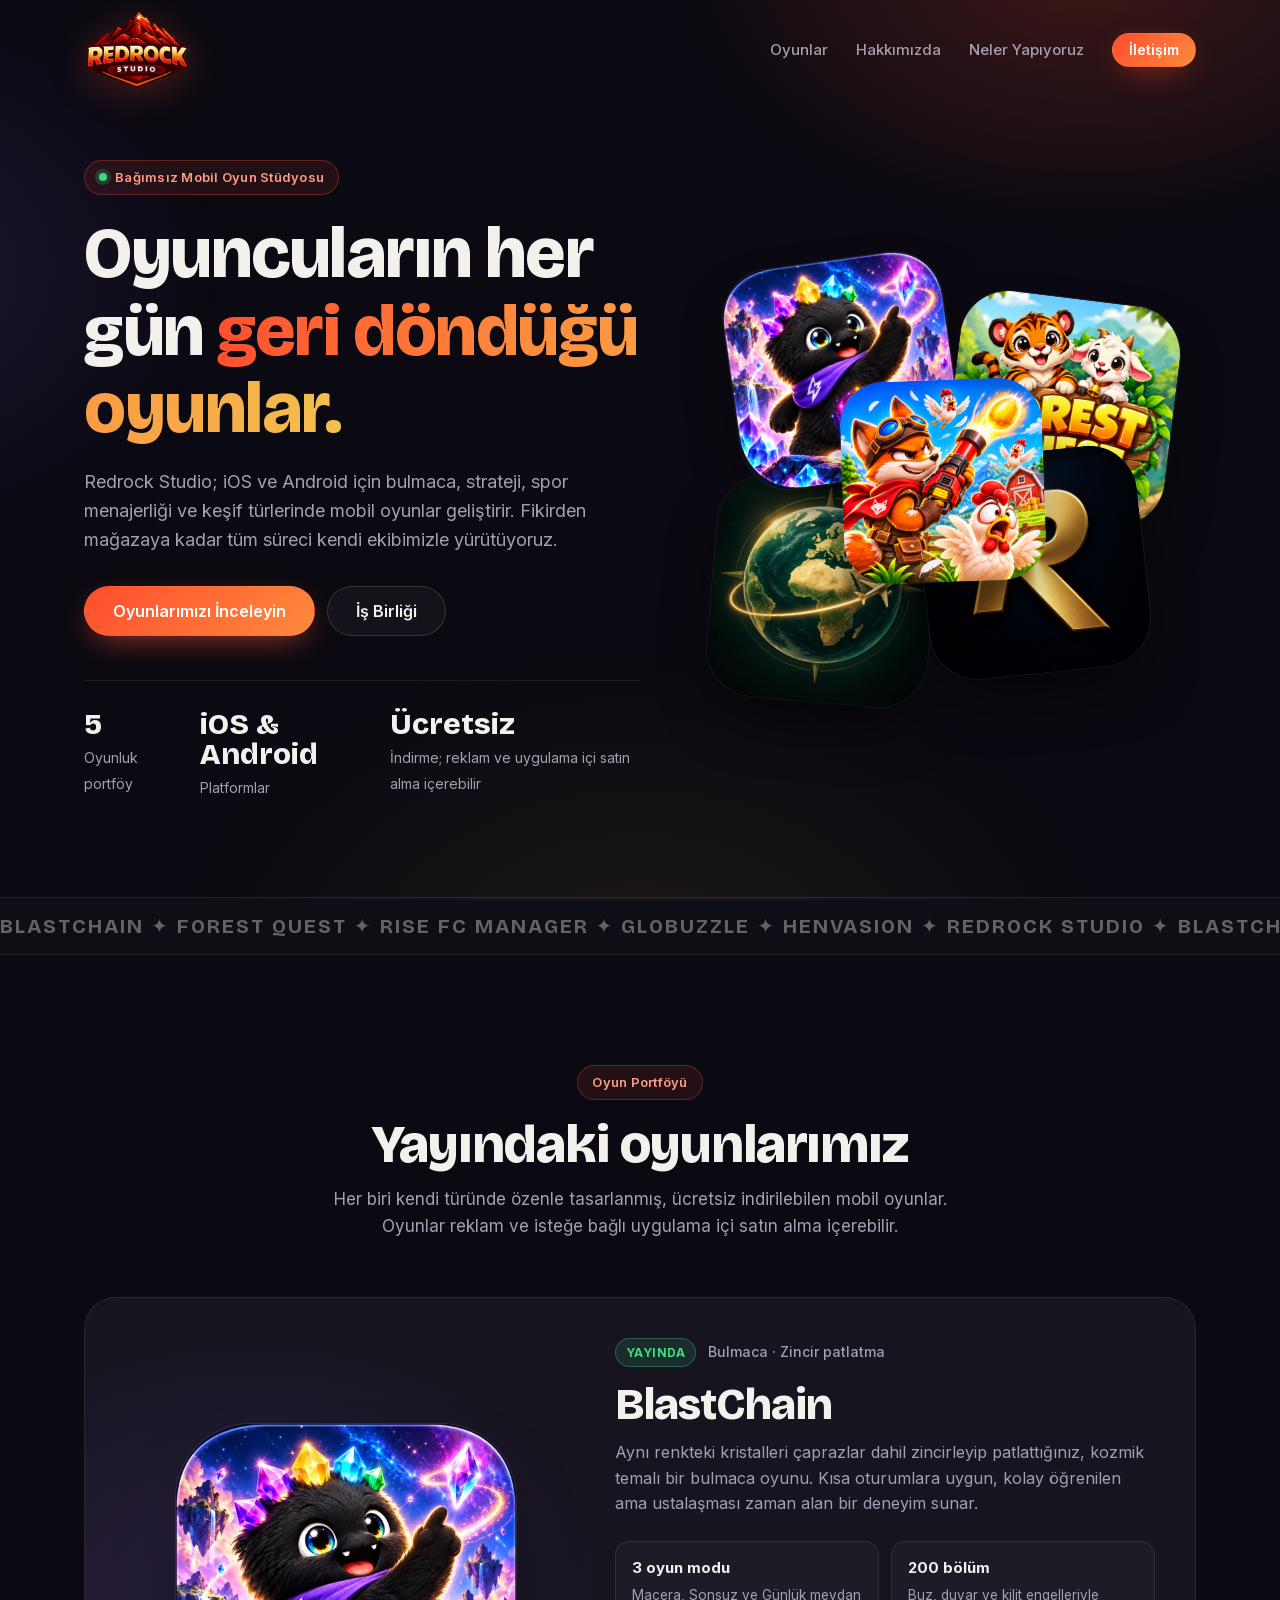
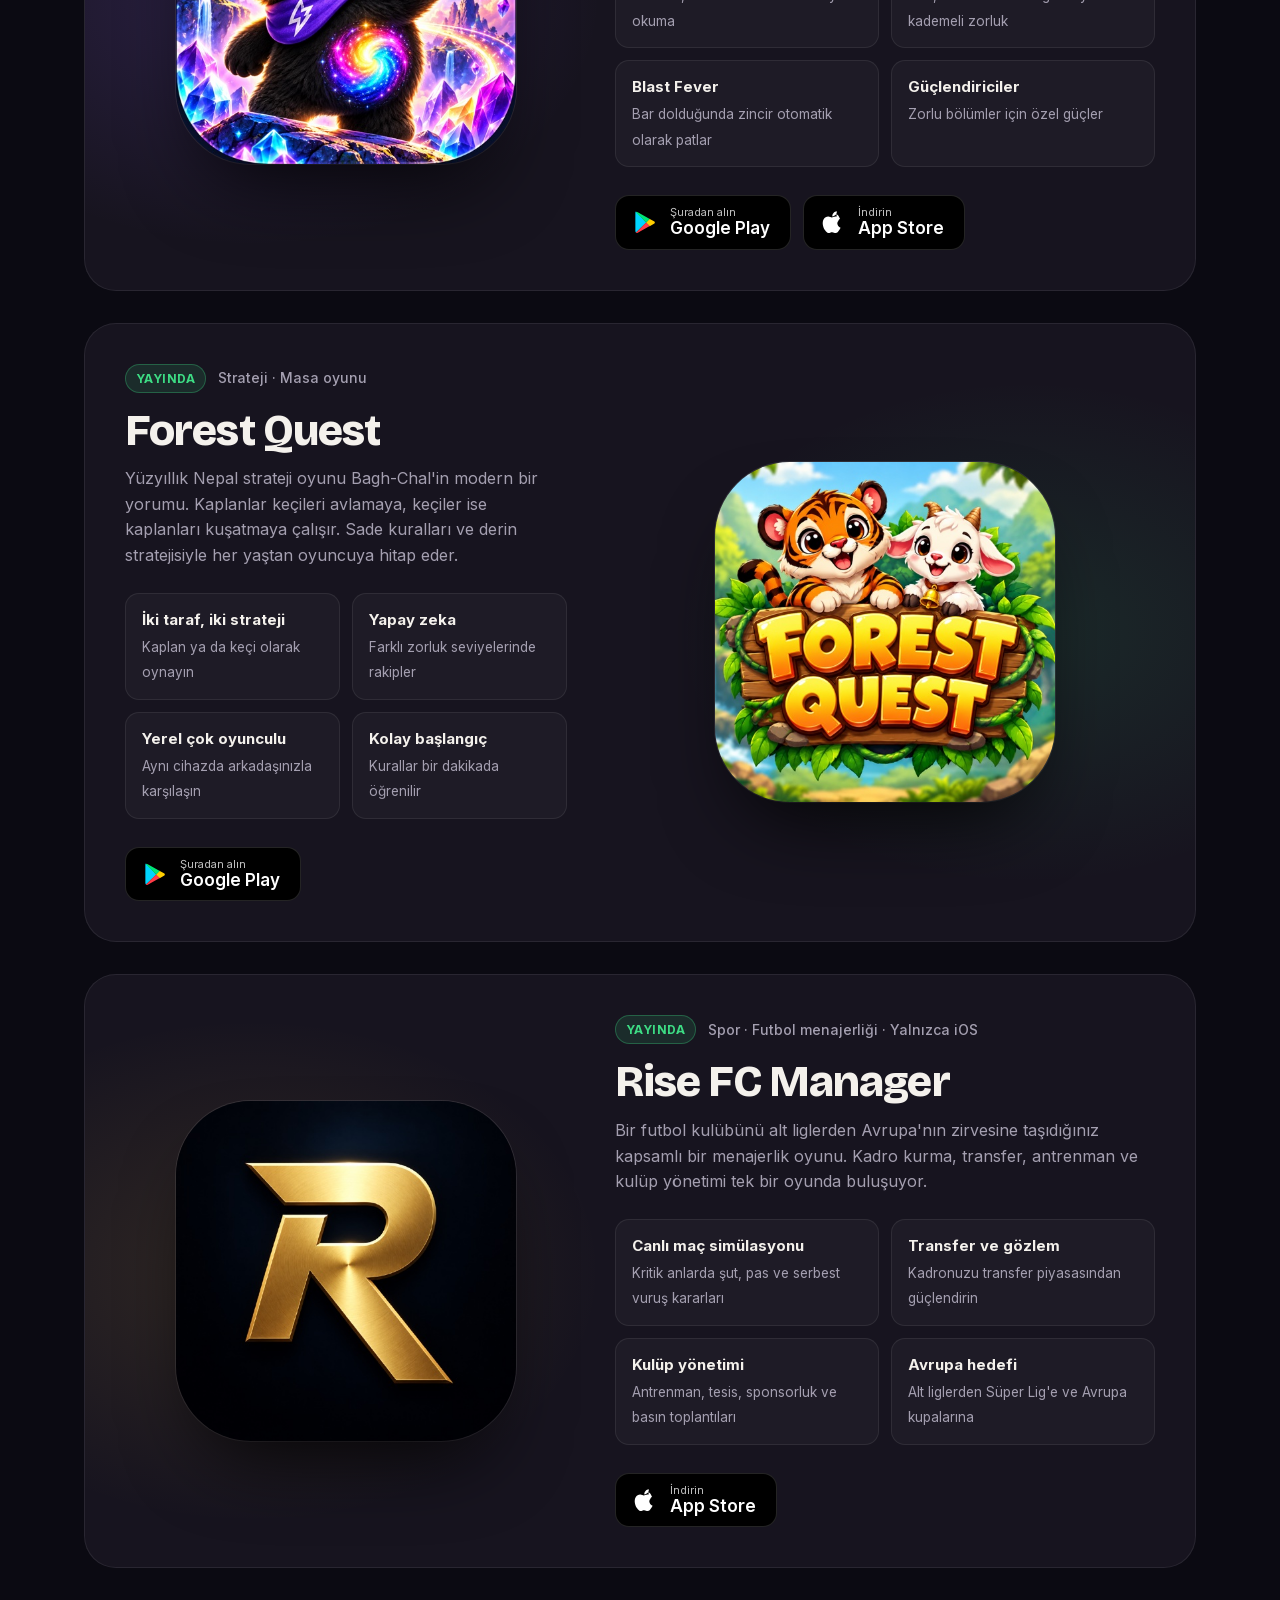
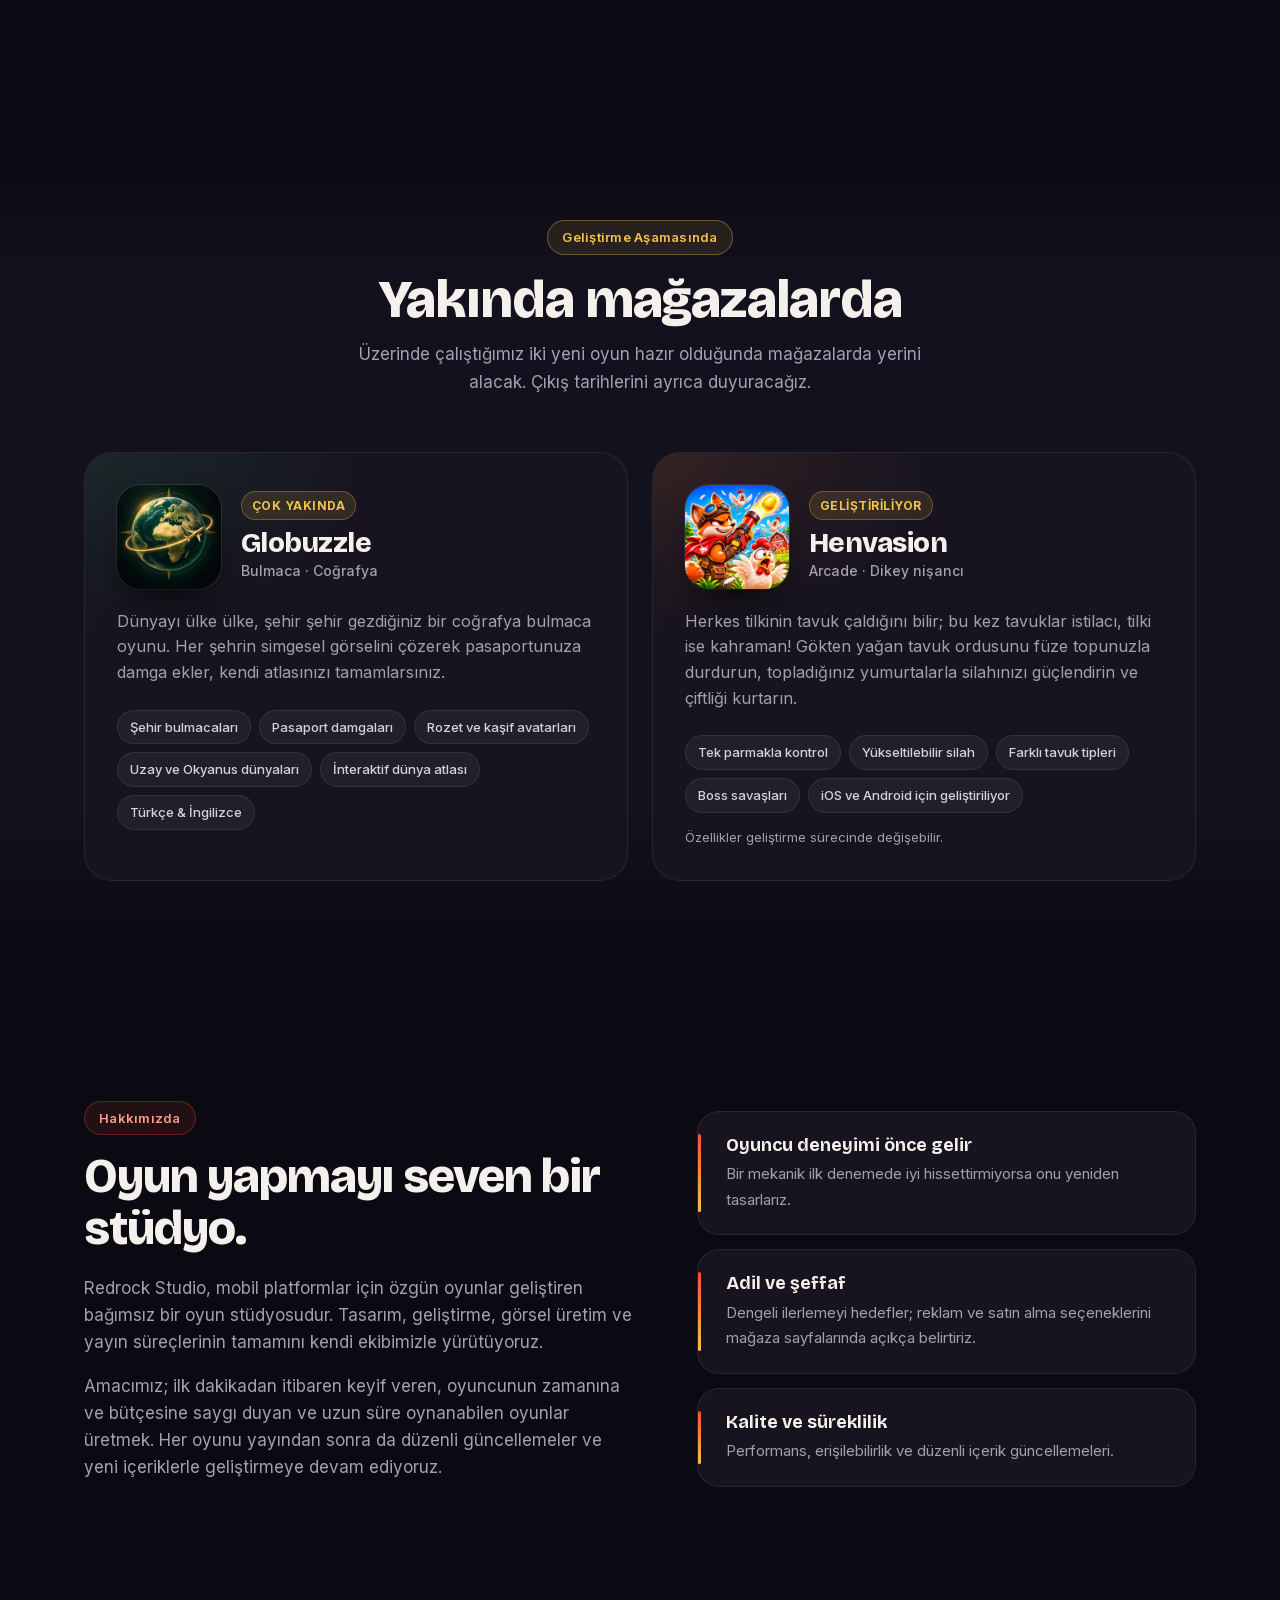
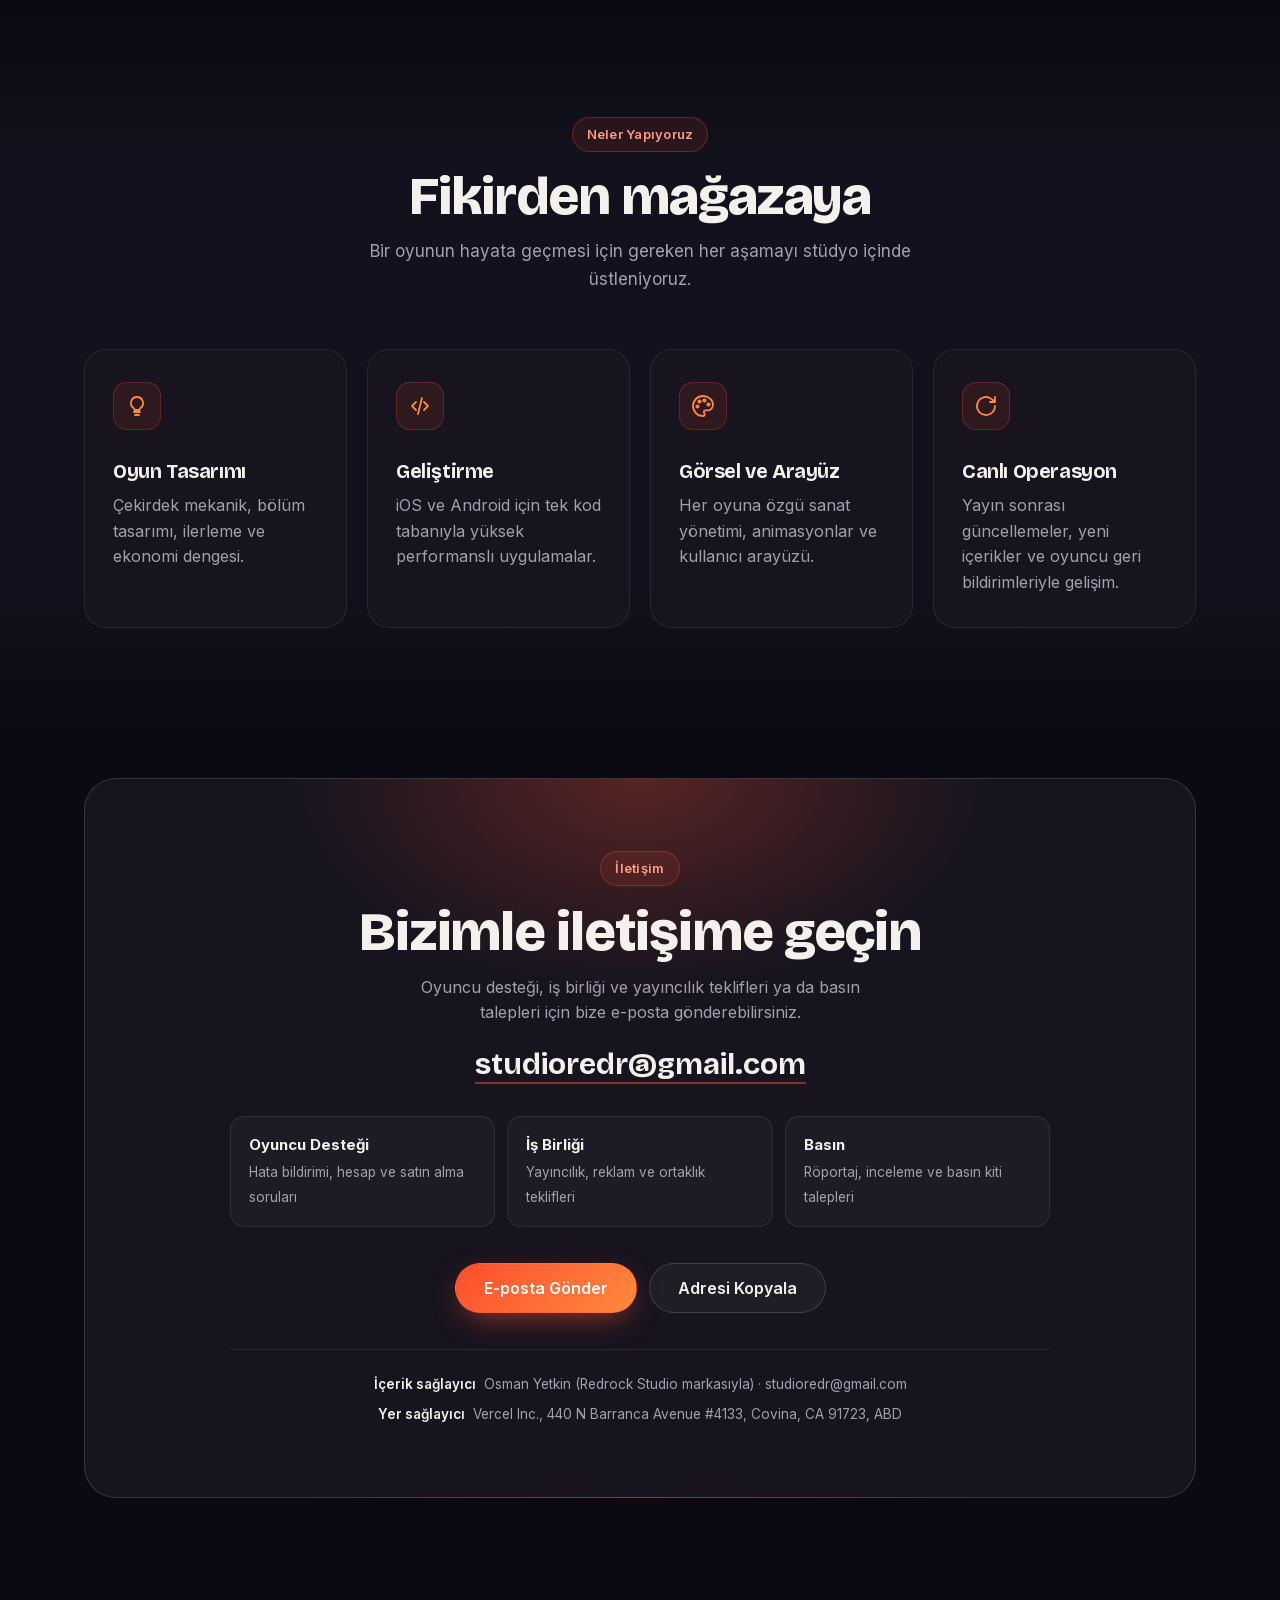
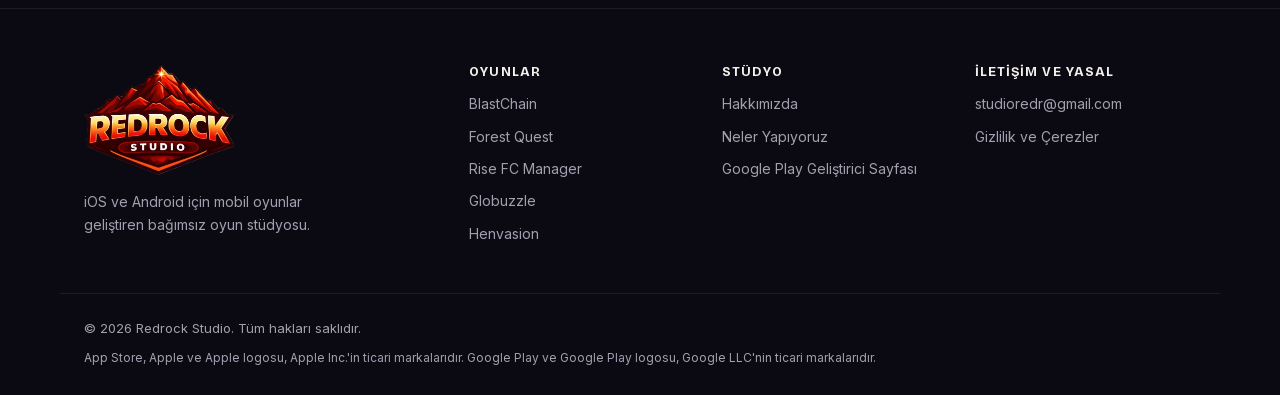
==== commit cc0e602a: "Oyun ve iletişim bilgilerini güncelle, gizlilik sayfası ekle - BlastChain iOS linkini güncelle, Rise" ====
--- a/index.html
+++ b/index.html
@@ -4,20 +4,17 @@
 <meta charset="UTF-8" />
 <meta name="viewport" content="width=device-width, initial-scale=1.0" />
 <title>Redrock Studio — Mobil Oyun Stüdyosu</title>
-<meta name="description" content="Redrock Studio; iOS ve Android için bulmaca, strateji, spor menajerliği ve keşif türlerinde ücretsiz mobil oyunlar geliştiren bağımsız bir oyun stüdyosudur." />
+<meta name="description" content="Redrock Studio; iOS ve Android için bulmaca, strateji, spor menajerliği ve keşif türlerinde indirmesi ücretsiz mobil oyunlar geliştiren bağımsız bir oyun stüdyosudur." />
 <meta name="theme-color" content="#0B0A12" />
 
 <!-- Open Graph -->
 <meta property="og:title" content="Redrock Studio — Mobil Oyun Stüdyosu" />
-<meta property="og:description" content="BlastChain ve Forest Quest Google Play'de. Rise FC Manager ve Globuzzle yakında App Store ve Google Play'de." />
-<meta property="og:image" content="assets/img/blastchain-poster.jpeg" />
+<meta property="og:description" content="BlastChain, Forest Quest ve Rise FC Manager yayında. Globuzzle ve Henvasion yakında." />
+<meta property="og:image" content="https://redrockstudio.vercel.app/assets/img/blastchain-poster.jpeg" />
 <meta property="og:type" content="website" />
 
 <link rel="icon" href="assets/img/favicon.png" />
-<link rel="preconnect" href="https://fonts.googleapis.com" />
-<link rel="preconnect" href="https://fonts.gstatic.com" crossorigin />
-<link href="https://fonts.googleapis.com/css2?family=Bricolage+Grotesque:opsz,wght@12..96,500;12..96,700;12..96,800&family=Inter:wght@400;500;600;700&display=swap" rel="stylesheet" />
-<link rel="stylesheet" href="assets/css/style.css" />
+<link rel="stylesheet" href="assets/css/style.css?v=2" />
 </head>
 <body>
 
@@ -63,9 +60,9 @@
           <a href="#contact" class="btn btn--ghost btn--lg">İş Birliği</a>
         </div>
         <div class="hero__stats reveal" data-reveal>
-          <div class="stat"><b>4</b><span>Oyunluk portföy</span></div>
+          <div class="stat"><b>5</b><span>Oyunluk portföy</span></div>
           <div class="stat"><b>iOS &amp; Android</b><span>Platformlar</span></div>
-          <div class="stat"><b>Ücretsiz</b><span>Tüm oyunlarımız</span></div>
+          <div class="stat"><b>Ücretsiz</b><span>İndirme; reklam ve uygulama içi satın alma içerebilir</span></div>
         </div>
       </div>
 
@@ -75,14 +72,15 @@
           <img src="assets/img/forestquest-icon.jpg" alt="" class="stack-icon stack-icon--2" />
           <img src="assets/img/globuzzle-icon.jpg" alt="" class="stack-icon stack-icon--3" />
           <img src="assets/img/risefc-icon.jpg" alt="" class="stack-icon stack-icon--4" />
+          <img src="assets/img/henvasion-icon.jpg" alt="" class="stack-icon stack-icon--5" />
         </div>
       </div>
     </div>
 
     <div class="marquee" aria-hidden="true">
       <div class="marquee__track">
-        <span>BLASTCHAIN ✦ FOREST QUEST ✦ RISE FC MANAGER ✦ GLOBUZZLE ✦ REDROCK STUDIO ✦&nbsp;</span>
-        <span>BLASTCHAIN ✦ FOREST QUEST ✦ RISE FC MANAGER ✦ GLOBUZZLE ✦ REDROCK STUDIO ✦&nbsp;</span>
+        <span>BLASTCHAIN ✦ FOREST QUEST ✦ RISE FC MANAGER ✦ GLOBUZZLE ✦ HENVASION ✦ REDROCK STUDIO ✦&nbsp;</span>
+        <span>BLASTCHAIN ✦ FOREST QUEST ✦ RISE FC MANAGER ✦ GLOBUZZLE ✦ HENVASION ✦ REDROCK STUDIO ✦&nbsp;</span>
       </div>
     </div>
   </section>
@@ -93,7 +91,7 @@
       <header class="section__head reveal" data-reveal>
         <span class="pill">Oyun Portföyü</span>
         <h2>Yayındaki oyunlarımız</h2>
-        <p>Her biri kendi türünde özenle tasarlanmış, ücretsiz indirilebilen mobil oyunlar.</p>
+        <p>Her biri kendi türünde özenle tasarlanmış, ücretsiz indirilebilen mobil oyunlar. Oyunlar reklam ve isteğe bağlı uygulama içi satın alma içerebilir.</p>
       </header>
 
       <!-- BlastChain -->
@@ -123,7 +121,7 @@
               <svg viewBox="0 0 24 24" aria-hidden="true"><path d="M3.6 2.3C3.3 2.6 3.1 3 3.1 3.6v16.8c0 .6.2 1 .5 1.3l.1.1L13 12.6v-.2L3.7 2.2z" fill="#00D4FF"/><path d="M16.3 15.9 13 12.6v-.2l3.3-3.3.1.1 3.9 2.2c1.1.6 1.1 1.7 0 2.3z" fill="#FFCE00"/><path d="M16.4 15.8 13 12.5 3.6 21.9c.4.4 1 .4 1.7 0z" fill="#FF3B47"/><path d="M16.4 9.2 5.3 3c-.7-.4-1.3-.4-1.7 0L13 12.5z" fill="#00E676"/></svg>
               <span><small>Şuradan alın</small><strong>Google Play</strong></span>
             </a>
-            <a class="store-btn" href="https://apps.apple.com/tr/app/blastchain-match-blast/id6760842437?l=tr" target="_blank" rel="noopener">
+            <a class="store-btn" href="https://apps.apple.com/tr/app/blastchain-match-blast/id6811445180?l=tr" target="_blank" rel="noopener">
               <svg viewBox="0 0 24 24" aria-hidden="true" fill="currentColor"><path d="M16.4 12.9c0-2.6 2.1-3.8 2.2-3.9-1.2-1.8-3.1-2-3.8-2-1.6-.2-3.1.9-3.9.9-.8 0-2-.9-3.3-.9-1.7 0-3.3 1-4.2 2.5-1.8 3.1-.5 7.7 1.3 10.2.9 1.2 1.9 2.6 3.2 2.5 1.3-.1 1.8-.8 3.3-.8s2 .8 3.3.8c1.4 0 2.3-1.2 3.1-2.5.6-.9.9-1.4 1.4-2.4-3.6-1.4-4.1-6.7-.9-9-.6-1.6-1.7-2.9-3-3.6"/><path d="M14.5 5.4c.7-.9 1.2-2.1 1-3.4-1 0-2.3.7-3 1.6-.7.8-1.3 2-1.1 3.2 1.1.1 2.3-.6 3.1-1.4"/></svg>
               <span><small>İndirin</small><strong>App Store</strong></span>
             </a>
@@ -157,6 +155,37 @@
             <a class="store-btn" href="https://play.google.com/store/apps/details?id=com.forestquest&hl=tr" target="_blank" rel="noopener">
               <svg viewBox="0 0 24 24" aria-hidden="true"><path d="M3.6 2.3C3.3 2.6 3.1 3 3.1 3.6v16.8c0 .6.2 1 .5 1.3l.1.1L13 12.6v-.2L3.7 2.2z" fill="#00D4FF"/><path d="M16.3 15.9 13 12.6v-.2l3.3-3.3.1.1 3.9 2.2c1.1.6 1.1 1.7 0 2.3z" fill="#FFCE00"/><path d="M16.4 15.8 13 12.5 3.6 21.9c.4.4 1 .4 1.7 0z" fill="#FF3B47"/><path d="M16.4 9.2 5.3 3c-.7-.4-1.3-.4-1.7 0L13 12.5z" fill="#00E676"/></svg>
               <span><small>Şuradan alın</small><strong>Google Play</strong></span>
+            </a>
+          </div>
+        </div>
+      </article>
+
+      <!-- Rise FC Manager -->
+      <article class="game game--rise reveal" data-reveal>
+        <div class="game__art">
+          <img src="assets/img/risefc-icon.jpg" alt="Rise FC Manager uygulama ikonu" class="game__hero-icon" />
+        </div>
+        <div class="game__body">
+          <div class="game__meta">
+            <span class="badge badge--live">Yayında</span>
+            <span class="game__genre">Spor · Futbol menajerliği · Yalnızca iOS</span>
+          </div>
+          <h3>Rise FC Manager</h3>
+          <p class="game__desc">
+            Bir futbol kulübünü alt liglerden Avrupa'nın zirvesine taşıdığınız kapsamlı bir
+            menajerlik oyunu. Kadro kurma, transfer, antrenman ve kulüp yönetimi tek bir
+            oyunda buluşuyor.
+          </p>
+          <ul class="feats">
+            <li><b>Canlı maç simülasyonu</b><span>Kritik anlarda şut, pas ve serbest vuruş kararları</span></li>
+            <li><b>Transfer ve gözlem</b><span>Kadronuzu transfer piyasasından güçlendirin</span></li>
+            <li><b>Kulüp yönetimi</b><span>Antrenman, tesis, sponsorluk ve basın toplantıları</span></li>
+            <li><b>Avrupa hedefi</b><span>Alt liglerden Süper Lig'e ve Avrupa kupalarına</span></li>
+          </ul>
+          <div class="store-row">
+            <a class="store-btn" href="https://apps.apple.com/tr/app/rise-fc-manager/id6811374192?l=tr" target="_blank" rel="noopener">
+              <svg viewBox="0 0 24 24" aria-hidden="true" fill="currentColor"><path d="M16.4 12.9c0-2.6 2.1-3.8 2.2-3.9-1.2-1.8-3.1-2-3.8-2-1.6-.2-3.1.9-3.9.9-.8 0-2-.9-3.3-.9-1.7 0-3.3 1-4.2 2.5-1.8 3.1-.5 7.7 1.3 10.2.9 1.2 1.9 2.6 3.2 2.5 1.3-.1 1.8-.8 3.3-.8s2 .8 3.3.8c1.4 0 2.3-1.2 3.1-2.5.6-.9.9-1.4 1.4-2.4-3.6-1.4-4.1-6.7-.9-9-.6-1.6-1.7-2.9-3-3.6"/><path d="M14.5 5.4c.7-.9 1.2-2.1 1-3.4-1 0-2.3.7-3 1.6-.7.8-1.3 2-1.1 3.2 1.1.1 2.3-.6 3.1-1.4"/></svg>
+              <span><small>İndirin</small><strong>App Store</strong></span>
             </a>
           </div>
         </div>
@@ -170,34 +199,10 @@
       <header class="section__head reveal" data-reveal>
         <span class="pill pill--gold">Geliştirme Aşamasında</span>
         <h2>Yakında mağazalarda</h2>
-        <p>Test sürecindeki iki yeni oyunumuz önümüzdeki dönemde App Store ve Google Play'de yayınlanacak.</p>
+        <p>Üzerinde çalıştığımız iki yeni oyun hazır olduğunda mağazalarda yerini alacak. Çıkış tarihlerini ayrıca duyuracağız.</p>
       </header>
 
       <div class="soon-grid">
-        <article class="soon soon--rise reveal" data-reveal>
-          <div class="soon__head">
-            <img src="assets/img/risefc-icon.jpg" alt="Rise FC Manager uygulama ikonu" class="soon__icon" />
-            <div>
-              <span class="badge badge--soon">Çok yakında</span>
-              <h3>Rise FC Manager</h3>
-              <p class="game__genre">Spor · Futbol menajerliği</p>
-            </div>
-          </div>
-          <p class="game__desc">
-            Bir futbol kulübünü alt liglerden Avrupa'nın zirvesine taşıdığınız kapsamlı bir
-            menajerlik oyunu. Kadro kurma, transfer, antrenman ve kulüp yönetimi tek bir
-            oyunda buluşuyor.
-          </p>
-          <ul class="chips">
-            <li>Canlı maç simülasyonu</li>
-            <li>Transfer piyasası</li>
-            <li>Altyapı akademisi</li>
-            <li>Tesis ve sponsor yönetimi</li>
-            <li>Lig, kupa ve Avrupa kupaları</li>
-            <li>Türkçe &amp; İngilizce</li>
-          </ul>
-        </article>
-
         <article class="soon soon--globe reveal" data-reveal>
           <div class="soon__head">
             <img src="assets/img/globuzzle-icon.jpg" alt="Globuzzle uygulama ikonu" class="soon__icon" />
@@ -220,6 +225,30 @@
             <li>İnteraktif dünya atlası</li>
             <li>Türkçe &amp; İngilizce</li>
           </ul>
+        </article>
+
+        <article class="soon soon--hen reveal" data-reveal>
+          <div class="soon__head">
+            <img src="assets/img/henvasion-icon.jpg" alt="Henvasion uygulama ikonu" class="soon__icon" />
+            <div>
+              <span class="badge badge--soon">Geliştiriliyor</span>
+              <h3>Henvasion</h3>
+              <p class="game__genre">Arcade · Dikey nişancı</p>
+            </div>
+          </div>
+          <p class="game__desc">
+            Herkes tilkinin tavuk çaldığını bilir; bu kez tavuklar istilacı, tilki ise kahraman!
+            Gökten yağan tavuk ordusunu füze topunuzla durdurun, topladığınız yumurtalarla
+            silahınızı güçlendirin ve çiftliği kurtarın.
+          </p>
+          <ul class="chips">
+            <li>Tek parmakla kontrol</li>
+            <li>Yükseltilebilir silah</li>
+            <li>Farklı tavuk tipleri</li>
+            <li>Boss savaşları</li>
+            <li>iOS ve Android için geliştiriliyor</li>
+          </ul>
+          <p class="soon__note">Özellikler geliştirme sürecinde değişebilir.</p>
         </article>
       </div>
     </div>
@@ -249,7 +278,7 @@
         </li>
         <li>
           <b>Adil ve şeffaf</b>
-          <span>Dengeli ilerleme, rahatsız etmeyen reklamlar ve gizli maliyet olmadan oyun.</span>
+          <span>Dengeli ilerlemeyi hedefler; reklam ve satın alma seçeneklerini mağaza sayfalarında açıkça belirtiriz.</span>
         </li>
         <li>
           <b>Kalite ve süreklilik</b>
@@ -299,16 +328,20 @@
         <span class="pill">İletişim</span>
         <h2>Bizimle iletişime geçin</h2>
         <p>Oyuncu desteği, iş birliği ve yayıncılık teklifleri ya da basın talepleri için bize e-posta gönderebilirsiniz.</p>
-        <a href="mailto:osmnytkn02@gmail.com" class="mail-link">osmnytkn02@gmail.com</a>
+        <a href="mailto:studioredr@gmail.com" class="mail-link">studioredr@gmail.com</a>
         <ul class="contact-topics">
           <li><b>Oyuncu Desteği</b><span>Hata bildirimi, hesap ve satın alma soruları</span></li>
           <li><b>İş Birliği</b><span>Yayıncılık, reklam ve ortaklık teklifleri</span></li>
           <li><b>Basın</b><span>Röportaj, inceleme ve basın kiti talepleri</span></li>
         </ul>
         <div class="hero__cta">
-          <a href="mailto:osmnytkn02@gmail.com" class="btn btn--primary btn--lg">E-posta Gönder</a>
-          <button type="button" class="btn btn--ghost btn--lg" id="copyMail" data-mail="osmnytkn02@gmail.com">Adresi Kopyala</button>
-        </div>
+          <a href="mailto:studioredr@gmail.com" class="btn btn--primary btn--lg">E-posta Gönder</a>
+          <button type="button" class="btn btn--ghost btn--lg" id="copyMail" data-mail="studioredr@gmail.com">Adresi Kopyala</button>
+        </div>
+        <dl class="imprint">
+          <div><dt>İçerik sağlayıcı</dt><dd>Osman Yetkin (Redrock Studio markasıyla) · studioredr@gmail.com</dd></div>
+          <div><dt>Yer sağlayıcı</dt><dd>Vercel Inc., 440 N Barranca Avenue #4133, Covina, CA 91723, ABD</dd></div>
+        </dl>
       </div>
     </div>
   </section>
@@ -326,8 +359,9 @@
       <h4>Oyunlar</h4>
       <a href="https://play.google.com/store/apps/details?id=com.blastchain&hl=tr" target="_blank" rel="noopener">BlastChain</a>
       <a href="https://play.google.com/store/apps/details?id=com.forestquest&hl=tr" target="_blank" rel="noopener">Forest Quest</a>
-      <a href="#soon">Rise FC Manager</a>
+      <a href="https://apps.apple.com/tr/app/rise-fc-manager/id6811374192?l=tr" target="_blank" rel="noopener">Rise FC Manager</a>
       <a href="#soon">Globuzzle</a>
+      <a href="#soon">Henvasion</a>
     </div>
     <div class="footer__col">
       <h4>Stüdyo</h4>
@@ -336,15 +370,17 @@
       <a href="https://play.google.com/store/apps/developer?id=RedRock+Studio&hl=tr" target="_blank" rel="noopener">Google Play Geliştirici Sayfası</a>
     </div>
     <div class="footer__col">
-      <h4>İletişim</h4>
-      <a href="mailto:osmnytkn02@gmail.com">osmnytkn02@gmail.com</a>
+      <h4>İletişim ve Yasal</h4>
+      <a href="mailto:studioredr@gmail.com">studioredr@gmail.com</a>
+      <a href="gizlilik.html">Gizlilik ve Çerezler</a>
     </div>
   </div>
   <div class="container footer__bottom">
     <span>© <span id="year">2026</span> Redrock Studio. Tüm hakları saklıdır.</span>
+    <p class="footer__legal">App Store, Apple ve Apple logosu, Apple Inc.'in ticari markalarıdır. Google Play ve Google Play logosu, Google LLC'nin ticari markalarıdır.</p>
   </div>
 </footer>
 
-<script src="assets/js/main.js"></script>
+<script src="assets/js/main.js?v=2"></script>
 </body>
 </html>
--- a/assets/css/style.css
+++ b/assets/css/style.css
@@ -1,6 +1,10 @@
 /* ============================================================
    Redrock Studio — style.css
    ============================================================ */
+@font-face { font-family: "Bricolage Grotesque"; font-style: normal; font-weight: 500 800; font-display: swap; src: url("../fonts/bricolage-latin-ext.woff2") format("woff2"); unicode-range: U+0100-02BA, U+02BD-02C5, U+02C7-02CC, U+02CE-02D7, U+02DD-02FF, U+0304, U+0308, U+0329, U+1D00-1DBF, U+1E00-1E9F, U+1EF2-1EFF, U+2020, U+20A0-20AB, U+20AD-20C4, U+2113, U+2C60-2C7F, U+A720-A7FF; }
+@font-face { font-family: "Bricolage Grotesque"; font-style: normal; font-weight: 500 800; font-display: swap; src: url("../fonts/bricolage-latin.woff2") format("woff2"); unicode-range: U+0000-00FF, U+0131, U+0152-0153, U+02BB-02BC, U+02C6, U+02DA, U+02DC, U+0304, U+0308, U+0329, U+2000-206F, U+20AC, U+2122, U+2191, U+2193, U+2212, U+2215, U+FEFF, U+FFFD; }
+@font-face { font-family: "Inter"; font-style: normal; font-weight: 400 700; font-display: swap; src: url("../fonts/inter-latin-ext.woff2") format("woff2"); unicode-range: U+0100-02BA, U+02BD-02C5, U+02C7-02CC, U+02CE-02D7, U+02DD-02FF, U+0304, U+0308, U+0329, U+1D00-1DBF, U+1E00-1E9F, U+1EF2-1EFF, U+2020, U+20A0-20AB, U+20AD-20C4, U+2113, U+2C60-2C7F, U+A720-A7FF; }
+@font-face { font-family: "Inter"; font-style: normal; font-weight: 400 700; font-display: swap; src: url("../fonts/inter-latin.woff2") format("woff2"); unicode-range: U+0000-00FF, U+0131, U+0152-0153, U+02BB-02BC, U+02C6, U+02DA, U+02DC, U+0304, U+0308, U+0329, U+2000-206F, U+20AC, U+2122, U+2191, U+2193, U+2212, U+2215, U+FEFF, U+FFFD; }
 :root {
   --bg: #0B0A12;
   --bg-2: #13111D;
@@ -159,6 +163,7 @@
 .stack-icon--2 { top: 12%; right: 2%; transform: rotate(7deg); animation-delay: -1.5s; z-index: 1; }
 .stack-icon--3 { bottom: 4%; left: 2%; transform: rotate(5deg); animation-delay: -3s; z-index: 1; }
 .stack-icon--4 { bottom: 10%; right: 8%; transform: rotate(-6deg); animation-delay: -4.5s; z-index: 2; }
+.stack-icon--5 { top: 29%; left: 29%; width: 42%; transform: rotate(-2deg); animation-delay: -2.2s; z-index: 3; }
 @keyframes bob { 50% { translate: 0 -12px; } }
 
 .marquee { margin-top: 96px; border-block: 1px solid var(--line); overflow: hidden; background: rgba(255, 255, 255, 0.02); }
@@ -196,6 +201,7 @@
 }
 .game--blast::before { background: radial-gradient(500px 360px at 15% 50%, rgba(139, 92, 246, 0.35), transparent 70%); }
 .game--forest::before { background: radial-gradient(500px 360px at 85% 50%, rgba(61, 220, 132, 0.22), transparent 70%); }
+.game--rise::before { background: radial-gradient(500px 360px at 15% 50%, rgba(242, 193, 78, 0.24), transparent 70%); }
 .game--rev .game__art { order: 2; }
 .game__art { position: relative; display: flex; justify-content: center; }
 .game__hero-icon {
@@ -247,7 +253,7 @@
 }
 .soon:hover { transform: translateY(-4px); border-color: rgba(242, 193, 78, 0.35); }
 .soon::before { content: ""; position: absolute; inset: 0; pointer-events: none; opacity: .45; }
-.soon--rise::before { background: radial-gradient(400px 260px at 0% 0%, rgba(242, 193, 78, 0.28), transparent 70%); }
+.soon--hen::before { background: radial-gradient(400px 260px at 0% 0%, rgba(255, 138, 61, 0.28), transparent 70%); }
 .soon--globe::before { background: radial-gradient(400px 260px at 0% 0%, rgba(61, 220, 132, 0.22), transparent 70%); }
 .soon > * { position: relative; }
 .soon__head { display: flex; align-items: center; gap: 20px; margin-bottom: 20px; }
@@ -261,6 +267,7 @@
   padding: 6px 12px; border-radius: 999px; font-size: 13px; font-weight: 500;
   background: rgba(255, 255, 255, 0.05); border: 1px solid var(--line); color: #D6D1DF;
 }
+.soon__note { color: var(--muted); font-size: 13px; margin: 14px 0 0; }
 @media (max-width: 860px) { .soon-grid { grid-template-columns: 1fr; } }
 @media (max-width: 480px) {
   .soon { padding: 22px; }
@@ -325,6 +332,10 @@
 .contact-topics li { padding: 16px 18px; border-radius: var(--radius-sm); background: rgba(255, 255, 255, 0.03); border: 1px solid var(--line); }
 .contact-topics b { display: block; font-size: 15px; margin-bottom: 2px; }
 .contact-topics span { color: var(--muted); font-size: 13.5px; line-height: 1.45; }
+.imprint { margin: 36px auto 0; padding-top: 24px; max-width: 820px; border-top: 1px solid var(--line); display: grid; gap: 8px; font-size: 13.5px; color: var(--muted); }
+.imprint div { display: flex; flex-wrap: wrap; justify-content: center; gap: 4px 8px; }
+.imprint dt { color: var(--text); font-weight: 600; }
+.imprint dd { margin: 0; overflow-wrap: anywhere; }
 @media (max-width: 700px) { .contact-topics { grid-template-columns: 1fr; } }
 @media (max-width: 600px) { .cta__inner { padding: 48px 20px; } }
 
@@ -340,6 +351,19 @@
 .footer__bottom { margin-top: 48px; padding-top: 24px; border-top: 1px solid var(--line); color: var(--muted); font-size: 13px; }
 @media (max-width: 760px) { .footer__inner { grid-template-columns: 1fr 1fr; } .footer__brand, .footer__col:last-child { grid-column: 1 / -1; } }
 
+.footer__legal { margin: 10px 0 0; font-size: 12px; line-height: 1.5; }
+
+/* ---------- Legal page ---------- */
+.legal { padding: 150px 0 90px; }
+.legal__inner { max-width: 760px; }
+.legal h1 { font-size: clamp(36px, 5vw, 52px); font-weight: 800; margin: 16px 0 10px; }
+.legal__date { color: var(--muted); font-size: 14px; margin: 0 0 32px; }
+.legal h2 { font-size: 24px; font-weight: 700; margin: 40px 0 12px; }
+.legal p, .legal li { color: #D6D1DF; }
+.legal ul { padding-left: 20px; }
+.legal li { margin-bottom: 6px; }
+.legal a { color: var(--red-2); text-decoration: underline; overflow-wrap: anywhere; }
+
 /* ---------- Reveal ---------- */
 .reveal { opacity: 0; transform: translateY(24px); transition: opacity .7s ease, transform .7s ease; }
 .reveal.is-visible { opacity: 1; transform: none; }
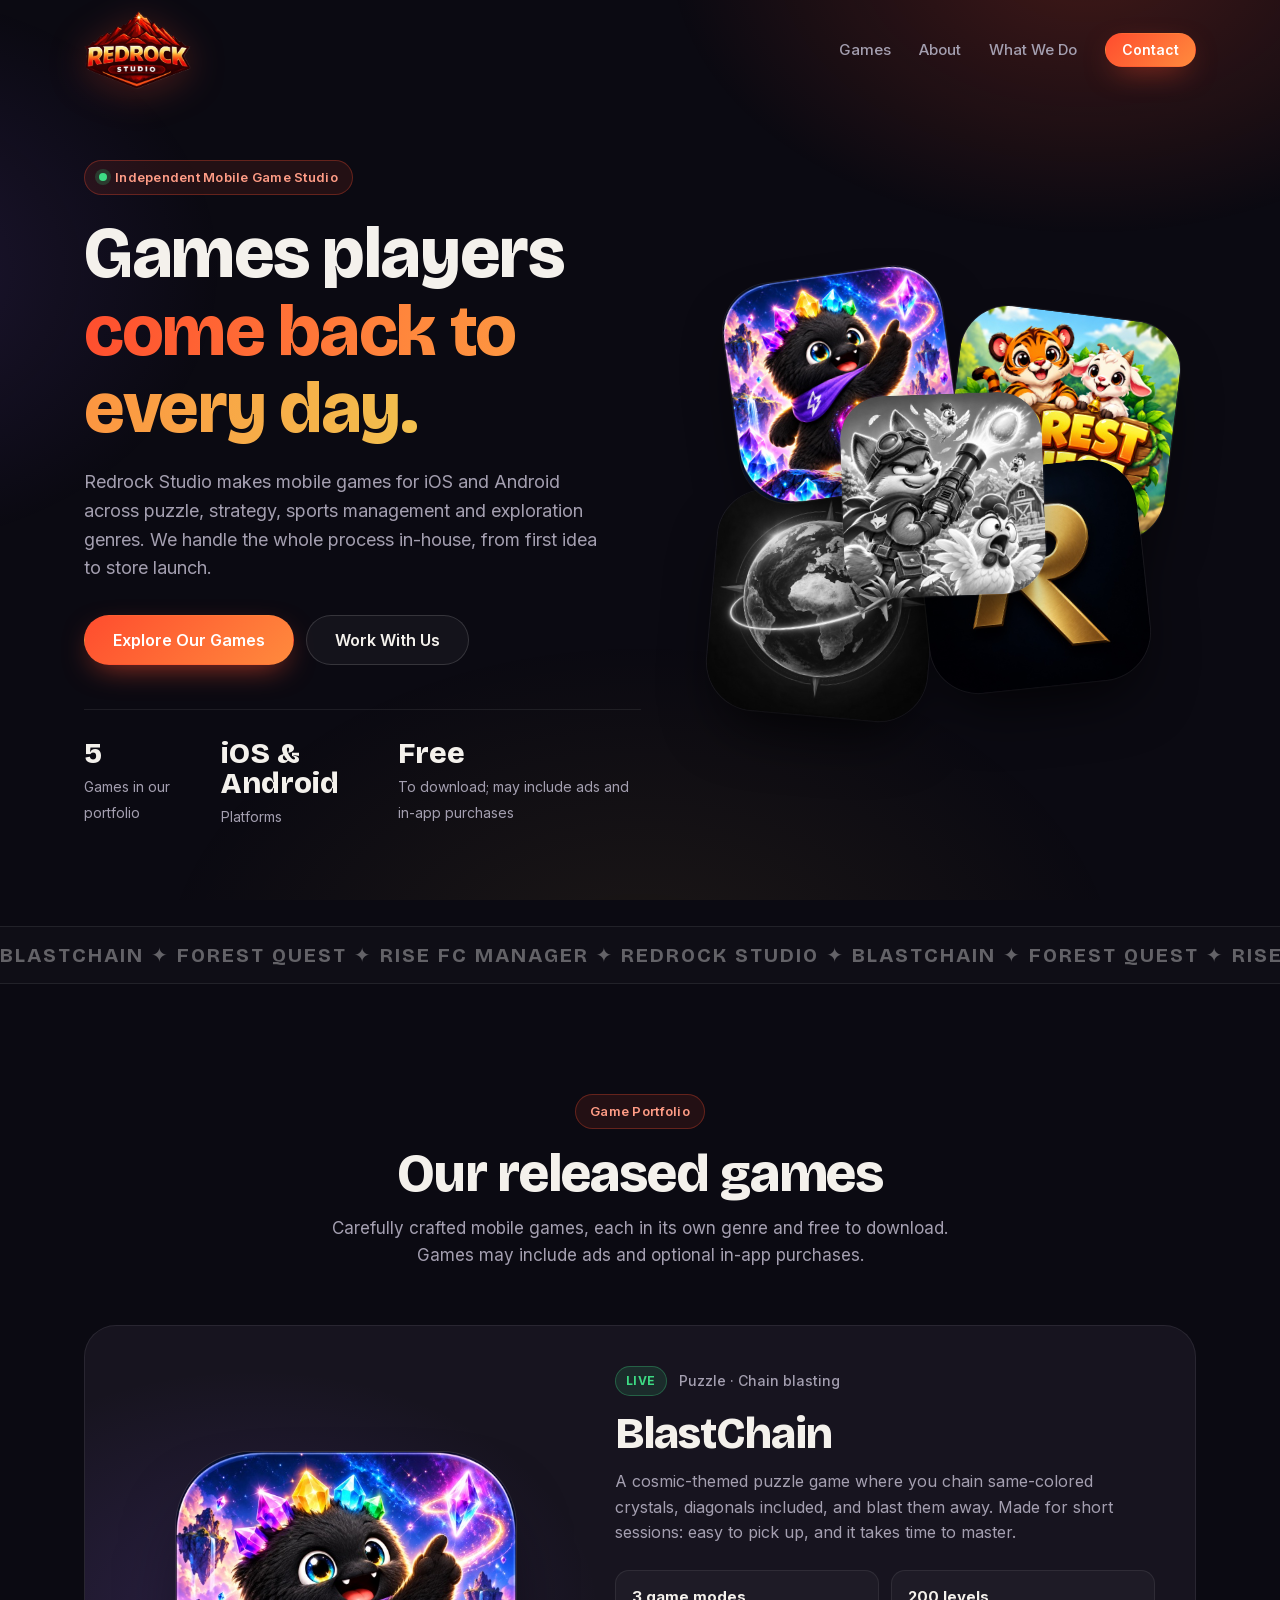
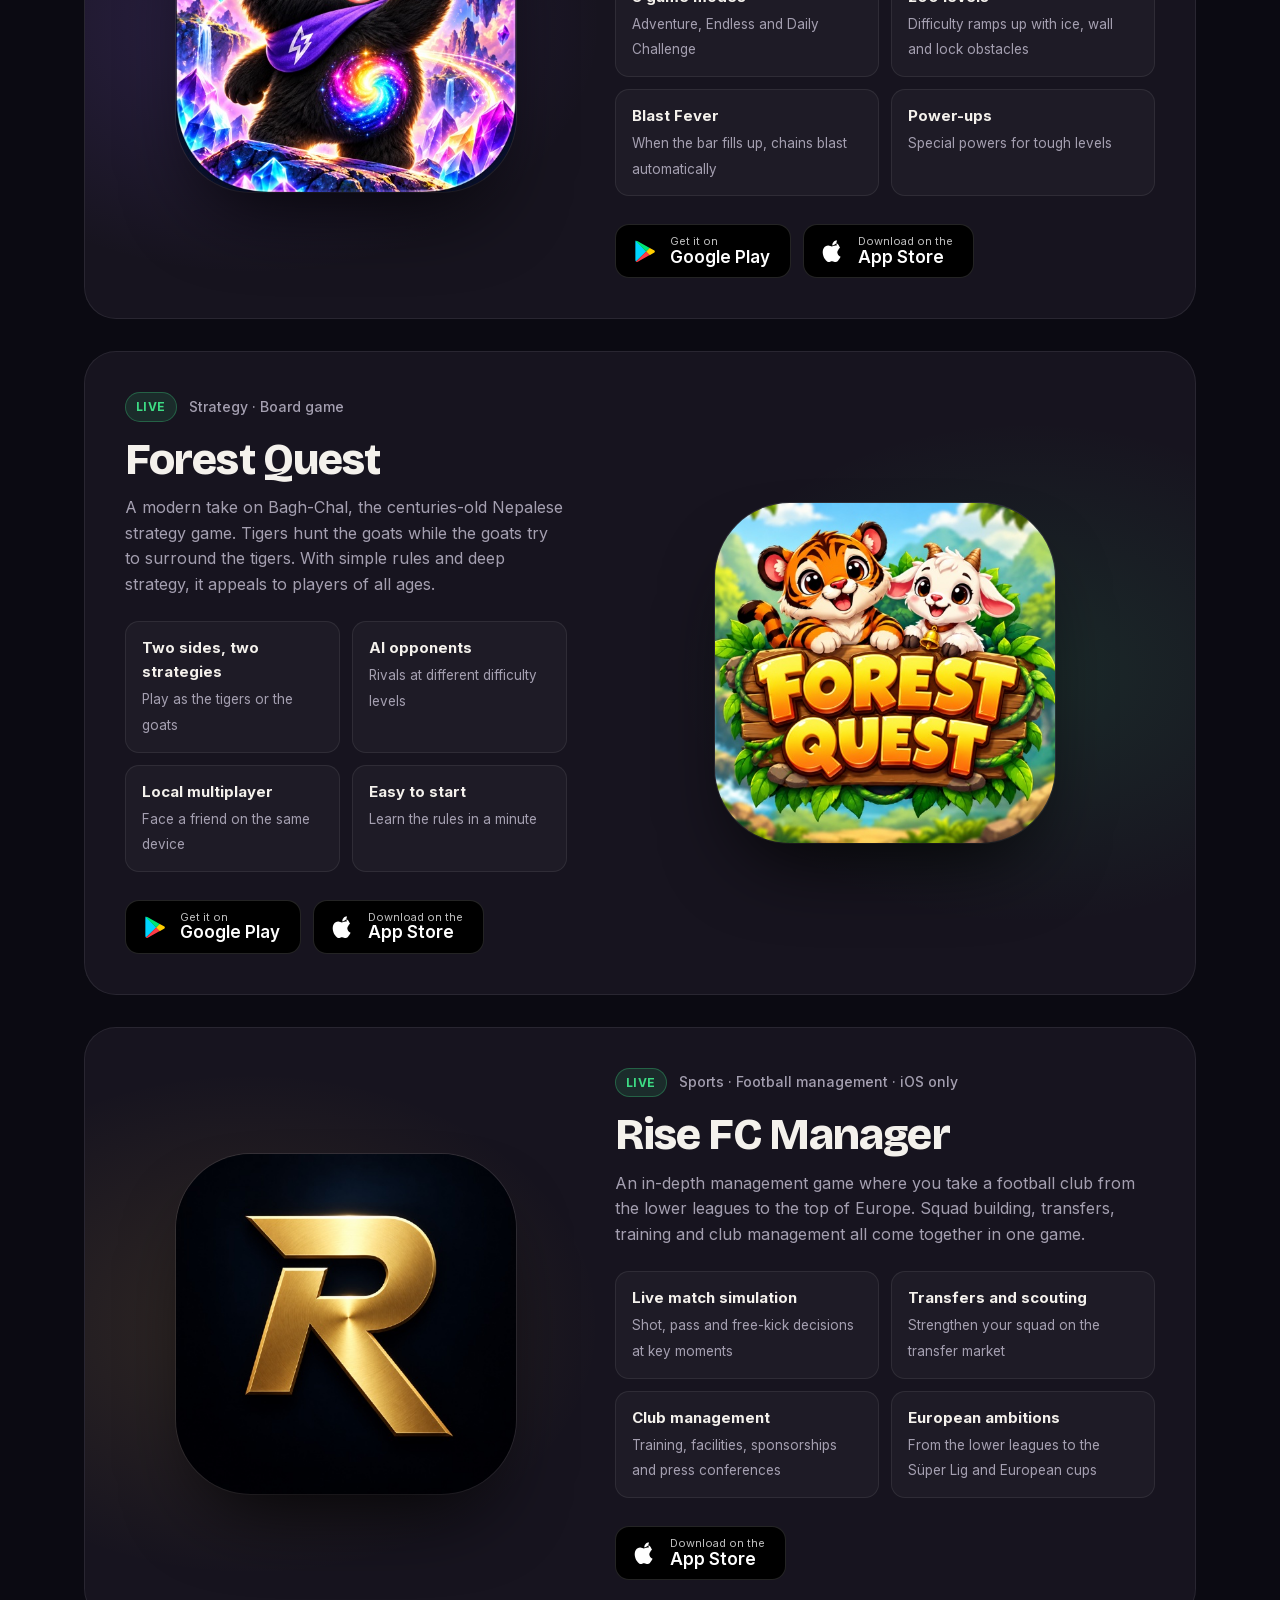
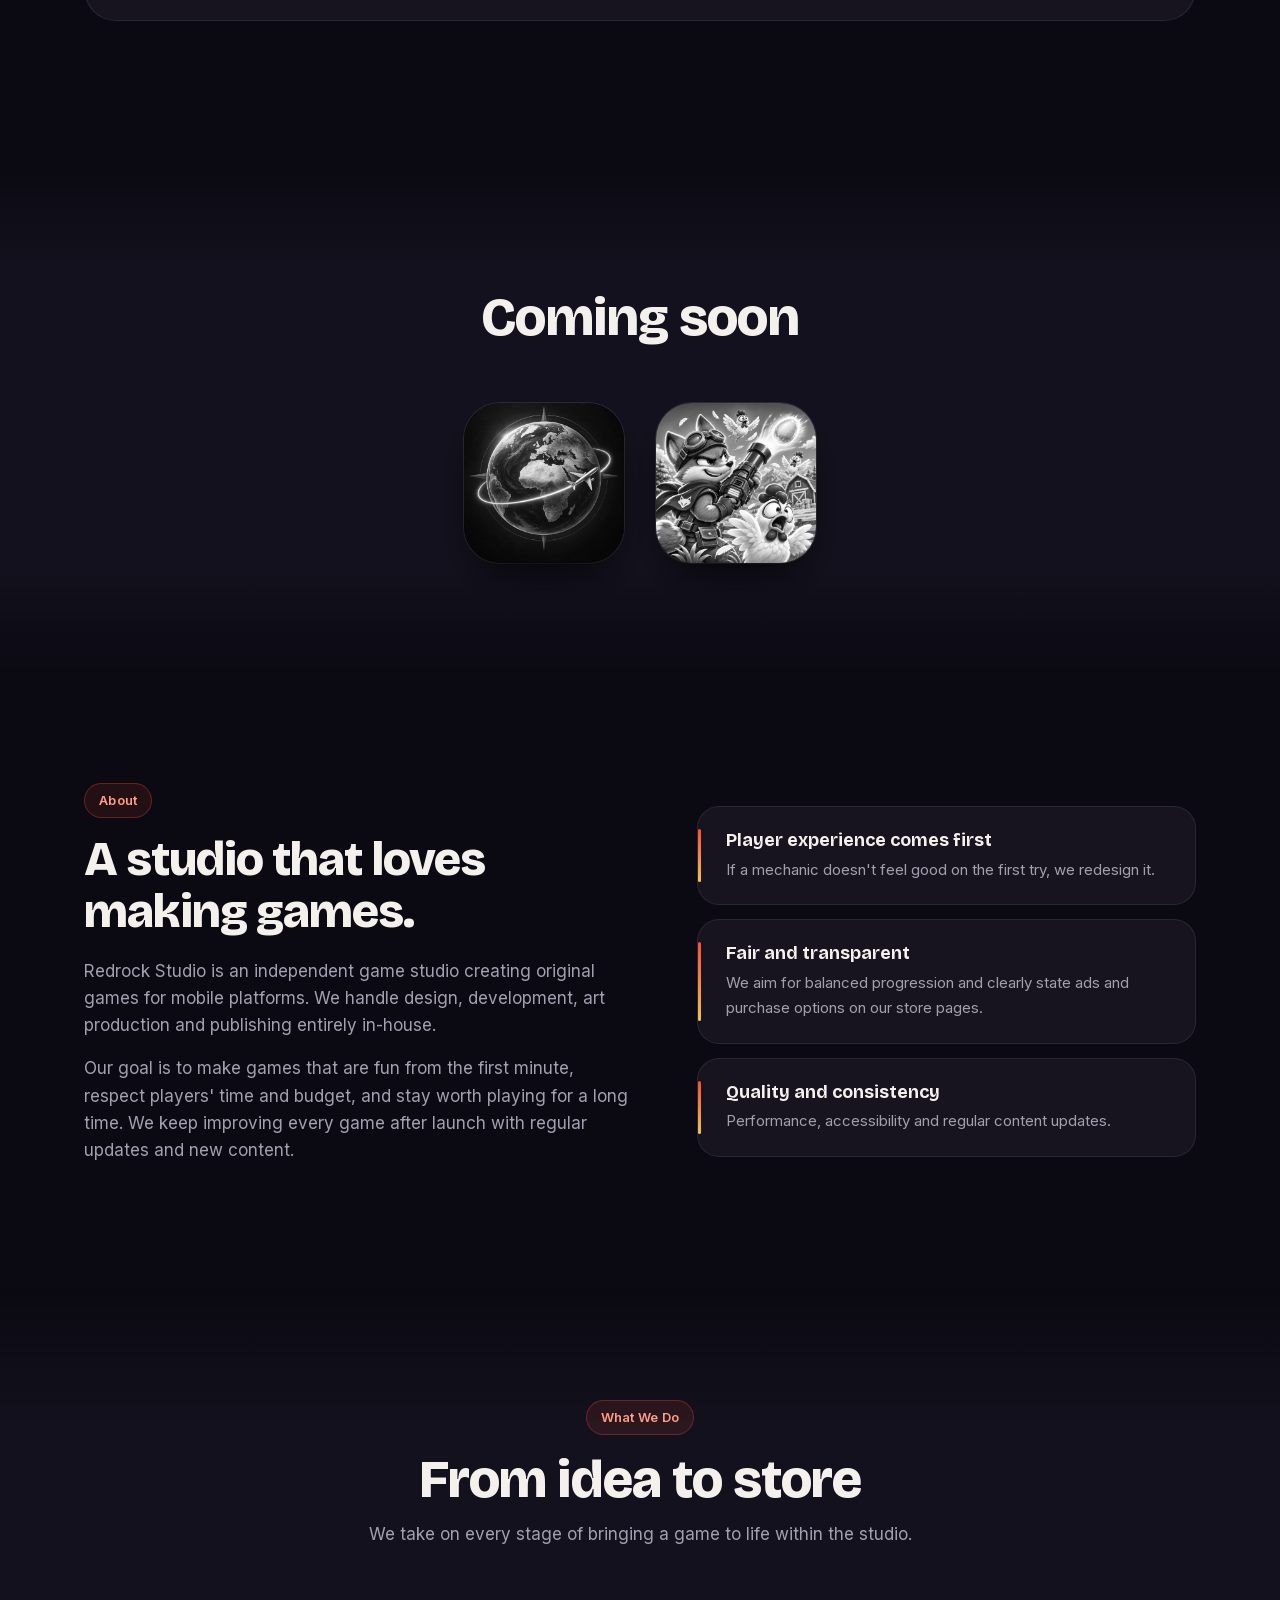
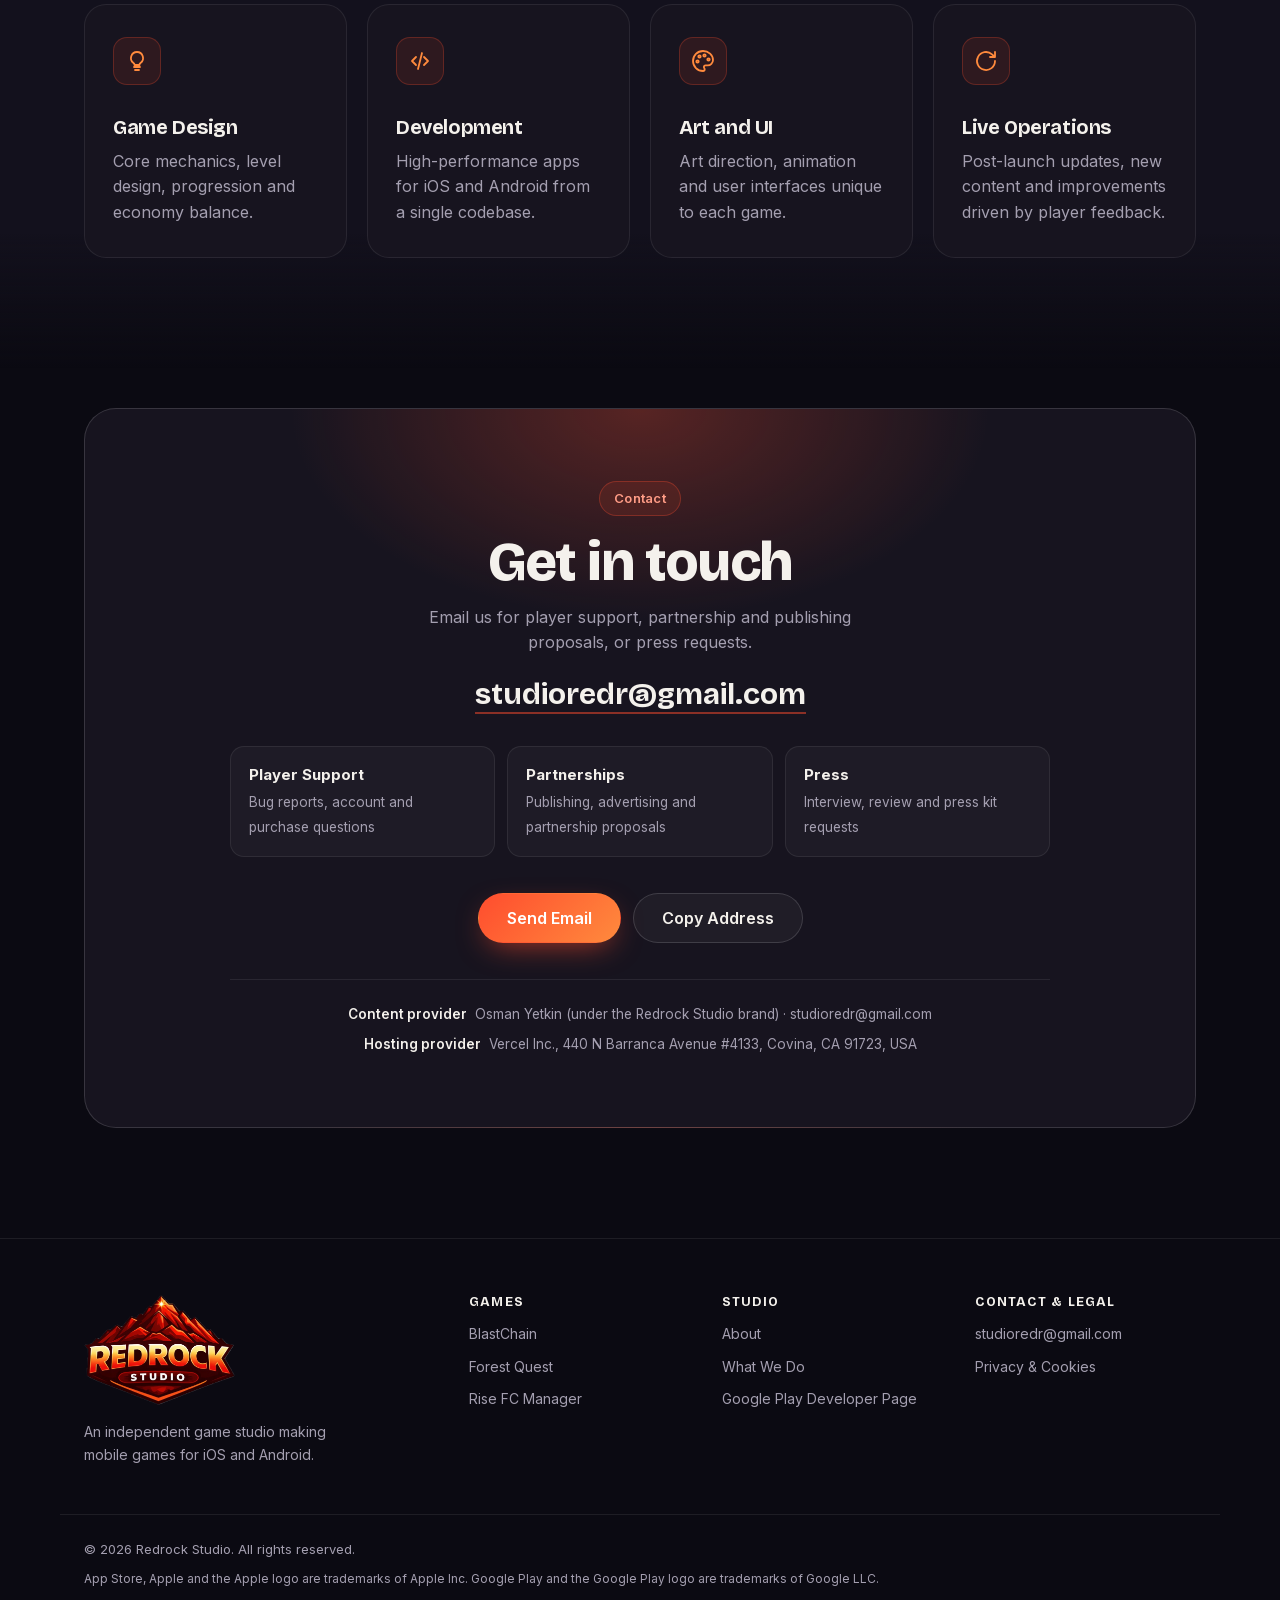
==== commit 482cad55: "Siteyi İngilizceye çevir, Forest Quest App Store linkini ekle - Ana sayfa ve gizlilik metinleri İngi" ====
--- a/index.html
+++ b/index.html
@@ -1,20 +1,20 @@
 <!DOCTYPE html>
-<html lang="tr">
+<html lang="en">
 <head>
 <meta charset="UTF-8" />
 <meta name="viewport" content="width=device-width, initial-scale=1.0" />
-<title>Redrock Studio — Mobil Oyun Stüdyosu</title>
-<meta name="description" content="Redrock Studio; iOS ve Android için bulmaca, strateji, spor menajerliği ve keşif türlerinde indirmesi ücretsiz mobil oyunlar geliştiren bağımsız bir oyun stüdyosudur." />
+<title>Redrock Studio — Mobile Game Studio</title>
+<meta name="description" content="Redrock Studio is an independent game studio making free-to-download mobile games for iOS and Android across puzzle, strategy, sports management and exploration genres." />
 <meta name="theme-color" content="#0B0A12" />
 
 <!-- Open Graph -->
-<meta property="og:title" content="Redrock Studio — Mobil Oyun Stüdyosu" />
-<meta property="og:description" content="BlastChain, Forest Quest ve Rise FC Manager yayında. Globuzzle ve Henvasion yakında." />
+<meta property="og:title" content="Redrock Studio — Mobile Game Studio" />
+<meta property="og:description" content="BlastChain, Forest Quest and Rise FC Manager are out now." />
 <meta property="og:image" content="https://redrockstudio.vercel.app/assets/img/blastchain-poster.jpeg" />
 <meta property="og:type" content="website" />
 
 <link rel="icon" href="assets/img/favicon.png" />
-<link rel="stylesheet" href="assets/css/style.css?v=2" />
+<link rel="stylesheet" href="assets/css/style.css?v=3" />
 </head>
 <body>
 
@@ -24,16 +24,16 @@
 <!-- NAVBAR -->
 <header class="nav" id="nav">
   <div class="container nav__inner">
-    <a href="#top" class="nav__brand" aria-label="Redrock Studio ana sayfa">
+    <a href="#top" class="nav__brand" aria-label="Redrock Studio home">
       <img src="assets/img/redrock-logo.png" alt="Redrock Studio" class="nav__logo" />
     </a>
     <nav class="nav__links" id="navLinks">
-      <a href="#games">Oyunlar</a>
-      <a href="#about">Hakkımızda</a>
-      <a href="#services">Neler Yapıyoruz</a>
-      <a href="#contact" class="btn btn--sm btn--primary">İletişim</a>
+      <a href="#games">Games</a>
+      <a href="#about">About</a>
+      <a href="#services">What We Do</a>
+      <a href="#contact" class="btn btn--sm btn--primary">Contact</a>
     </nav>
-    <button class="nav__toggle" id="navToggle" aria-label="Menüyü aç/kapat" aria-expanded="false">
+    <button class="nav__toggle" id="navToggle" aria-label="Toggle menu" aria-expanded="false">
       <span></span><span></span><span></span>
     </button>
   </div>
@@ -45,24 +45,24 @@
   <section class="hero">
     <div class="container hero__inner">
       <div class="hero__copy">
-        <span class="pill reveal" data-reveal><i class="dot"></i> Bağımsız Mobil Oyun Stüdyosu</span>
+        <span class="pill reveal" data-reveal><i class="dot"></i> Independent Mobile Game Studio</span>
         <h1 class="hero__title reveal" data-reveal>
-          Oyuncuların her gün
-          <span class="grad-text">geri döndüğü oyunlar.</span>
+          Games players
+          <span class="grad-text">come back to every day.</span>
         </h1>
         <p class="hero__lead reveal" data-reveal>
-          Redrock Studio; iOS ve Android için bulmaca, strateji, spor menajerliği ve keşif
-          türlerinde mobil oyunlar geliştirir. Fikirden mağazaya kadar tüm süreci kendi
-          ekibimizle yürütüyoruz.
+          Redrock Studio makes mobile games for iOS and Android across puzzle, strategy,
+          sports management and exploration genres. We handle the whole process in-house,
+          from first idea to store launch.
         </p>
         <div class="hero__cta reveal" data-reveal>
-          <a href="#games" class="btn btn--primary btn--lg">Oyunlarımızı İnceleyin</a>
-          <a href="#contact" class="btn btn--ghost btn--lg">İş Birliği</a>
+          <a href="#games" class="btn btn--primary btn--lg">Explore Our Games</a>
+          <a href="#contact" class="btn btn--ghost btn--lg">Work With Us</a>
         </div>
         <div class="hero__stats reveal" data-reveal>
-          <div class="stat"><b>5</b><span>Oyunluk portföy</span></div>
-          <div class="stat"><b>iOS &amp; Android</b><span>Platformlar</span></div>
-          <div class="stat"><b>Ücretsiz</b><span>İndirme; reklam ve uygulama içi satın alma içerebilir</span></div>
+          <div class="stat"><b>5</b><span>Games in our portfolio</span></div>
+          <div class="stat"><b>iOS &amp; Android</b><span>Platforms</span></div>
+          <div class="stat"><b>Free</b><span>To download; may include ads and in-app purchases</span></div>
         </div>
       </div>
 
@@ -70,17 +70,17 @@
         <div class="icon-stack" data-tilt>
           <img src="assets/img/blastchain-icon.jpg" alt="" class="stack-icon stack-icon--1" />
           <img src="assets/img/forestquest-icon.jpg" alt="" class="stack-icon stack-icon--2" />
-          <img src="assets/img/globuzzle-icon.jpg" alt="" class="stack-icon stack-icon--3" />
+          <img src="assets/img/globuzzle-icon.jpg" alt="" class="stack-icon stack-icon--3 stack-icon--mono" />
           <img src="assets/img/risefc-icon.jpg" alt="" class="stack-icon stack-icon--4" />
-          <img src="assets/img/henvasion-icon.jpg" alt="" class="stack-icon stack-icon--5" />
+          <img src="assets/img/henvasion-icon.jpg" alt="" class="stack-icon stack-icon--5 stack-icon--mono" />
         </div>
       </div>
     </div>
 
     <div class="marquee" aria-hidden="true">
       <div class="marquee__track">
-        <span>BLASTCHAIN ✦ FOREST QUEST ✦ RISE FC MANAGER ✦ GLOBUZZLE ✦ HENVASION ✦ REDROCK STUDIO ✦&nbsp;</span>
-        <span>BLASTCHAIN ✦ FOREST QUEST ✦ RISE FC MANAGER ✦ GLOBUZZLE ✦ HENVASION ✦ REDROCK STUDIO ✦&nbsp;</span>
+        <span>BLASTCHAIN ✦ FOREST QUEST ✦ RISE FC MANAGER ✦ REDROCK STUDIO ✦&nbsp;</span>
+        <span>BLASTCHAIN ✦ FOREST QUEST ✦ RISE FC MANAGER ✦ REDROCK STUDIO ✦&nbsp;</span>
       </div>
     </div>
   </section>
@@ -89,41 +89,41 @@
   <section class="section" id="games">
     <div class="container">
       <header class="section__head reveal" data-reveal>
-        <span class="pill">Oyun Portföyü</span>
-        <h2>Yayındaki oyunlarımız</h2>
-        <p>Her biri kendi türünde özenle tasarlanmış, ücretsiz indirilebilen mobil oyunlar. Oyunlar reklam ve isteğe bağlı uygulama içi satın alma içerebilir.</p>
+        <span class="pill">Game Portfolio</span>
+        <h2>Our released games</h2>
+        <p>Carefully crafted mobile games, each in its own genre and free to download. Games may include ads and optional in-app purchases.</p>
       </header>
 
       <!-- BlastChain -->
       <article class="game game--blast reveal" data-reveal>
         <div class="game__art">
-          <img src="assets/img/blastchain-icon.jpg" alt="BlastChain uygulama ikonu" class="game__hero-icon" />
+          <img src="assets/img/blastchain-icon.jpg" alt="BlastChain app icon" class="game__hero-icon" />
         </div>
         <div class="game__body">
           <div class="game__meta">
-            <span class="badge badge--live">Yayında</span>
-            <span class="game__genre">Bulmaca · Zincir patlatma</span>
+            <span class="badge badge--live">Live</span>
+            <span class="game__genre">Puzzle · Chain blasting</span>
           </div>
           <h3>BlastChain</h3>
           <p class="game__desc">
-            Aynı renkteki kristalleri çaprazlar dahil zincirleyip patlattığınız, kozmik temalı
-            bir bulmaca oyunu. Kısa oturumlara uygun, kolay öğrenilen ama ustalaşması zaman alan
-            bir deneyim sunar.
+            A cosmic-themed puzzle game where you chain same-colored crystals, diagonals included,
+            and blast them away. Made for short sessions: easy to pick up, and it takes time to
+            master.
           </p>
           <ul class="feats">
-            <li><b>3 oyun modu</b><span>Macera, Sonsuz ve Günlük meydan okuma</span></li>
-            <li><b>200 bölüm</b><span>Buz, duvar ve kilit engelleriyle kademeli zorluk</span></li>
-            <li><b>Blast Fever</b><span>Bar dolduğunda zincir otomatik olarak patlar</span></li>
-            <li><b>Güçlendiriciler</b><span>Zorlu bölümler için özel güçler</span></li>
+            <li><b>3 game modes</b><span>Adventure, Endless and Daily Challenge</span></li>
+            <li><b>200 levels</b><span>Difficulty ramps up with ice, wall and lock obstacles</span></li>
+            <li><b>Blast Fever</b><span>When the bar fills up, chains blast automatically</span></li>
+            <li><b>Power-ups</b><span>Special powers for tough levels</span></li>
           </ul>
           <div class="store-row">
-            <a class="store-btn" href="https://play.google.com/store/apps/details?id=com.blastchain&hl=tr" target="_blank" rel="noopener">
+            <a class="store-btn" href="https://play.google.com/store/apps/details?id=com.blastchain" target="_blank" rel="noopener">
               <svg viewBox="0 0 24 24" aria-hidden="true"><path d="M3.6 2.3C3.3 2.6 3.1 3 3.1 3.6v16.8c0 .6.2 1 .5 1.3l.1.1L13 12.6v-.2L3.7 2.2z" fill="#00D4FF"/><path d="M16.3 15.9 13 12.6v-.2l3.3-3.3.1.1 3.9 2.2c1.1.6 1.1 1.7 0 2.3z" fill="#FFCE00"/><path d="M16.4 15.8 13 12.5 3.6 21.9c.4.4 1 .4 1.7 0z" fill="#FF3B47"/><path d="M16.4 9.2 5.3 3c-.7-.4-1.3-.4-1.7 0L13 12.5z" fill="#00E676"/></svg>
-              <span><small>Şuradan alın</small><strong>Google Play</strong></span>
-            </a>
-            <a class="store-btn" href="https://apps.apple.com/tr/app/blastchain-match-blast/id6811445180?l=tr" target="_blank" rel="noopener">
+              <span><small>Get it on</small><strong>Google Play</strong></span>
+            </a>
+            <a class="store-btn" href="https://apps.apple.com/app/blastchain-match-blast/id6811445180" target="_blank" rel="noopener">
               <svg viewBox="0 0 24 24" aria-hidden="true" fill="currentColor"><path d="M16.4 12.9c0-2.6 2.1-3.8 2.2-3.9-1.2-1.8-3.1-2-3.8-2-1.6-.2-3.1.9-3.9.9-.8 0-2-.9-3.3-.9-1.7 0-3.3 1-4.2 2.5-1.8 3.1-.5 7.7 1.3 10.2.9 1.2 1.9 2.6 3.2 2.5 1.3-.1 1.8-.8 3.3-.8s2 .8 3.3.8c1.4 0 2.3-1.2 3.1-2.5.6-.9.9-1.4 1.4-2.4-3.6-1.4-4.1-6.7-.9-9-.6-1.6-1.7-2.9-3-3.6"/><path d="M14.5 5.4c.7-.9 1.2-2.1 1-3.4-1 0-2.3.7-3 1.6-.7.8-1.3 2-1.1 3.2 1.1.1 2.3-.6 3.1-1.4"/></svg>
-              <span><small>İndirin</small><strong>App Store</strong></span>
+              <span><small>Download on the</small><strong>App Store</strong></span>
             </a>
           </div>
         </div>
@@ -132,29 +132,33 @@
       <!-- Forest Quest -->
       <article class="game game--forest game--rev reveal" data-reveal>
         <div class="game__art">
-          <img src="assets/img/forestquest-icon.jpg" alt="Forest Quest uygulama ikonu" class="game__hero-icon" />
+          <img src="assets/img/forestquest-icon.jpg" alt="Forest Quest app icon" class="game__hero-icon" />
         </div>
         <div class="game__body">
           <div class="game__meta">
-            <span class="badge badge--live">Yayında</span>
-            <span class="game__genre">Strateji · Masa oyunu</span>
+            <span class="badge badge--live">Live</span>
+            <span class="game__genre">Strategy · Board game</span>
           </div>
           <h3>Forest Quest</h3>
           <p class="game__desc">
-            Yüzyıllık Nepal strateji oyunu Bagh-Chal'in modern bir yorumu. Kaplanlar keçileri
-            avlamaya, keçiler ise kaplanları kuşatmaya çalışır. Sade kuralları ve derin
-            stratejisiyle her yaştan oyuncuya hitap eder.
+            A modern take on Bagh-Chal, the centuries-old Nepalese strategy game. Tigers hunt the
+            goats while the goats try to surround the tigers. With simple rules and deep strategy,
+            it appeals to players of all ages.
           </p>
           <ul class="feats">
-            <li><b>İki taraf, iki strateji</b><span>Kaplan ya da keçi olarak oynayın</span></li>
-            <li><b>Yapay zeka</b><span>Farklı zorluk seviyelerinde rakipler</span></li>
-            <li><b>Yerel çok oyunculu</b><span>Aynı cihazda arkadaşınızla karşılaşın</span></li>
-            <li><b>Kolay başlangıç</b><span>Kurallar bir dakikada öğrenilir</span></li>
+            <li><b>Two sides, two strategies</b><span>Play as the tigers or the goats</span></li>
+            <li><b>AI opponents</b><span>Rivals at different difficulty levels</span></li>
+            <li><b>Local multiplayer</b><span>Face a friend on the same device</span></li>
+            <li><b>Easy to start</b><span>Learn the rules in a minute</span></li>
           </ul>
           <div class="store-row">
-            <a class="store-btn" href="https://play.google.com/store/apps/details?id=com.forestquest&hl=tr" target="_blank" rel="noopener">
+            <a class="store-btn" href="https://play.google.com/store/apps/details?id=com.forestquest" target="_blank" rel="noopener">
               <svg viewBox="0 0 24 24" aria-hidden="true"><path d="M3.6 2.3C3.3 2.6 3.1 3 3.1 3.6v16.8c0 .6.2 1 .5 1.3l.1.1L13 12.6v-.2L3.7 2.2z" fill="#00D4FF"/><path d="M16.3 15.9 13 12.6v-.2l3.3-3.3.1.1 3.9 2.2c1.1.6 1.1 1.7 0 2.3z" fill="#FFCE00"/><path d="M16.4 15.8 13 12.5 3.6 21.9c.4.4 1 .4 1.7 0z" fill="#FF3B47"/><path d="M16.4 9.2 5.3 3c-.7-.4-1.3-.4-1.7 0L13 12.5z" fill="#00E676"/></svg>
-              <span><small>Şuradan alın</small><strong>Google Play</strong></span>
+              <span><small>Get it on</small><strong>Google Play</strong></span>
+            </a>
+            <a class="store-btn" href="https://apps.apple.com/app/forest-quest-bagh-chal/id6818884950" target="_blank" rel="noopener">
+              <svg viewBox="0 0 24 24" aria-hidden="true" fill="currentColor"><path d="M16.4 12.9c0-2.6 2.1-3.8 2.2-3.9-1.2-1.8-3.1-2-3.8-2-1.6-.2-3.1.9-3.9.9-.8 0-2-.9-3.3-.9-1.7 0-3.3 1-4.2 2.5-1.8 3.1-.5 7.7 1.3 10.2.9 1.2 1.9 2.6 3.2 2.5 1.3-.1 1.8-.8 3.3-.8s2 .8 3.3.8c1.4 0 2.3-1.2 3.1-2.5.6-.9.9-1.4 1.4-2.4-3.6-1.4-4.1-6.7-.9-9-.6-1.6-1.7-2.9-3-3.6"/><path d="M14.5 5.4c.7-.9 1.2-2.1 1-3.4-1 0-2.3.7-3 1.6-.7.8-1.3 2-1.1 3.2 1.1.1 2.3-.6 3.1-1.4"/></svg>
+              <span><small>Download on the</small><strong>App Store</strong></span>
             </a>
           </div>
         </div>
@@ -163,29 +167,29 @@
       <!-- Rise FC Manager -->
       <article class="game game--rise reveal" data-reveal>
         <div class="game__art">
-          <img src="assets/img/risefc-icon.jpg" alt="Rise FC Manager uygulama ikonu" class="game__hero-icon" />
+          <img src="assets/img/risefc-icon.jpg" alt="Rise FC Manager app icon" class="game__hero-icon" />
         </div>
         <div class="game__body">
           <div class="game__meta">
-            <span class="badge badge--live">Yayında</span>
-            <span class="game__genre">Spor · Futbol menajerliği · Yalnızca iOS</span>
+            <span class="badge badge--live">Live</span>
+            <span class="game__genre">Sports · Football management · iOS only</span>
           </div>
           <h3>Rise FC Manager</h3>
           <p class="game__desc">
-            Bir futbol kulübünü alt liglerden Avrupa'nın zirvesine taşıdığınız kapsamlı bir
-            menajerlik oyunu. Kadro kurma, transfer, antrenman ve kulüp yönetimi tek bir
-            oyunda buluşuyor.
+            An in-depth management game where you take a football club from the lower leagues to
+            the top of Europe. Squad building, transfers, training and club management all come
+            together in one game.
           </p>
           <ul class="feats">
-            <li><b>Canlı maç simülasyonu</b><span>Kritik anlarda şut, pas ve serbest vuruş kararları</span></li>
-            <li><b>Transfer ve gözlem</b><span>Kadronuzu transfer piyasasından güçlendirin</span></li>
-            <li><b>Kulüp yönetimi</b><span>Antrenman, tesis, sponsorluk ve basın toplantıları</span></li>
-            <li><b>Avrupa hedefi</b><span>Alt liglerden Süper Lig'e ve Avrupa kupalarına</span></li>
+            <li><b>Live match simulation</b><span>Shot, pass and free-kick decisions at key moments</span></li>
+            <li><b>Transfers and scouting</b><span>Strengthen your squad on the transfer market</span></li>
+            <li><b>Club management</b><span>Training, facilities, sponsorships and press conferences</span></li>
+            <li><b>European ambitions</b><span>From the lower leagues to the Süper Lig and European cups</span></li>
           </ul>
           <div class="store-row">
-            <a class="store-btn" href="https://apps.apple.com/tr/app/rise-fc-manager/id6811374192?l=tr" target="_blank" rel="noopener">
+            <a class="store-btn" href="https://apps.apple.com/app/rise-fc-manager/id6811374192" target="_blank" rel="noopener">
               <svg viewBox="0 0 24 24" aria-hidden="true" fill="currentColor"><path d="M16.4 12.9c0-2.6 2.1-3.8 2.2-3.9-1.2-1.8-3.1-2-3.8-2-1.6-.2-3.1.9-3.9.9-.8 0-2-.9-3.3-.9-1.7 0-3.3 1-4.2 2.5-1.8 3.1-.5 7.7 1.3 10.2.9 1.2 1.9 2.6 3.2 2.5 1.3-.1 1.8-.8 3.3-.8s2 .8 3.3.8c1.4 0 2.3-1.2 3.1-2.5.6-.9.9-1.4 1.4-2.4-3.6-1.4-4.1-6.7-.9-9-.6-1.6-1.7-2.9-3-3.6"/><path d="M14.5 5.4c.7-.9 1.2-2.1 1-3.4-1 0-2.3.7-3 1.6-.7.8-1.3 2-1.1 3.2 1.1.1 2.3-.6 3.1-1.4"/></svg>
-              <span><small>İndirin</small><strong>App Store</strong></span>
+              <span><small>Download on the</small><strong>App Store</strong></span>
             </a>
           </div>
         </div>
@@ -197,59 +201,12 @@
   <section class="section section--tint" id="soon">
     <div class="container">
       <header class="section__head reveal" data-reveal>
-        <span class="pill pill--gold">Geliştirme Aşamasında</span>
-        <h2>Yakında mağazalarda</h2>
-        <p>Üzerinde çalıştığımız iki yeni oyun hazır olduğunda mağazalarda yerini alacak. Çıkış tarihlerini ayrıca duyuracağız.</p>
+        <h2>Coming soon</h2>
       </header>
 
-      <div class="soon-grid">
-        <article class="soon soon--globe reveal" data-reveal>
-          <div class="soon__head">
-            <img src="assets/img/globuzzle-icon.jpg" alt="Globuzzle uygulama ikonu" class="soon__icon" />
-            <div>
-              <span class="badge badge--soon">Çok yakında</span>
-              <h3>Globuzzle</h3>
-              <p class="game__genre">Bulmaca · Coğrafya</p>
-            </div>
-          </div>
-          <p class="game__desc">
-            Dünyayı ülke ülke, şehir şehir gezdiğiniz bir coğrafya bulmaca oyunu. Her şehrin
-            simgesel görselini çözerek pasaportunuza damga ekler, kendi atlasınızı
-            tamamlarsınız.
-          </p>
-          <ul class="chips">
-            <li>Şehir bulmacaları</li>
-            <li>Pasaport damgaları</li>
-            <li>Rozet ve kaşif avatarları</li>
-            <li>Uzay ve Okyanus dünyaları</li>
-            <li>İnteraktif dünya atlası</li>
-            <li>Türkçe &amp; İngilizce</li>
-          </ul>
-        </article>
-
-        <article class="soon soon--hen reveal" data-reveal>
-          <div class="soon__head">
-            <img src="assets/img/henvasion-icon.jpg" alt="Henvasion uygulama ikonu" class="soon__icon" />
-            <div>
-              <span class="badge badge--soon">Geliştiriliyor</span>
-              <h3>Henvasion</h3>
-              <p class="game__genre">Arcade · Dikey nişancı</p>
-            </div>
-          </div>
-          <p class="game__desc">
-            Herkes tilkinin tavuk çaldığını bilir; bu kez tavuklar istilacı, tilki ise kahraman!
-            Gökten yağan tavuk ordusunu füze topunuzla durdurun, topladığınız yumurtalarla
-            silahınızı güçlendirin ve çiftliği kurtarın.
-          </p>
-          <ul class="chips">
-            <li>Tek parmakla kontrol</li>
-            <li>Yükseltilebilir silah</li>
-            <li>Farklı tavuk tipleri</li>
-            <li>Boss savaşları</li>
-            <li>iOS ve Android için geliştiriliyor</li>
-          </ul>
-          <p class="soon__note">Özellikler geliştirme sürecinde değişebilir.</p>
-        </article>
+      <div class="soon-grid reveal" data-reveal>
+        <img src="assets/img/globuzzle-icon.jpg" alt="" class="soon__icon" />
+        <img src="assets/img/henvasion-icon.jpg" alt="" class="soon__icon" />
       </div>
     </div>
   </section>
@@ -258,31 +215,31 @@
   <section class="section" id="about">
     <div class="container about">
       <div class="about__copy reveal" data-reveal>
-        <span class="pill">Hakkımızda</span>
-        <h2>Oyun yapmayı seven bir stüdyo.</h2>
+        <span class="pill">About</span>
+        <h2>A studio that loves making games.</h2>
         <p>
-          Redrock Studio, mobil platformlar için özgün oyunlar geliştiren bağımsız bir oyun
-          stüdyosudur. Tasarım, geliştirme, görsel üretim ve yayın süreçlerinin tamamını kendi
-          ekibimizle yürütüyoruz.
+          Redrock Studio is an independent game studio creating original games for mobile
+          platforms. We handle design, development, art production and publishing entirely
+          in-house.
         </p>
         <p>
-          Amacımız; ilk dakikadan itibaren keyif veren, oyuncunun zamanına ve bütçesine saygı
-          duyan ve uzun süre oynanabilen oyunlar üretmek. Her oyunu yayından sonra da düzenli
-          güncellemeler ve yeni içeriklerle geliştirmeye devam ediyoruz.
+          Our goal is to make games that are fun from the first minute, respect players' time and
+          budget, and stay worth playing for a long time. We keep improving every game after
+          launch with regular updates and new content.
         </p>
       </div>
       <ul class="values reveal" data-reveal>
         <li>
-          <b>Oyuncu deneyimi önce gelir</b>
-          <span>Bir mekanik ilk denemede iyi hissettirmiyorsa onu yeniden tasarlarız.</span>
+          <b>Player experience comes first</b>
+          <span>If a mechanic doesn't feel good on the first try, we redesign it.</span>
         </li>
         <li>
-          <b>Adil ve şeffaf</b>
-          <span>Dengeli ilerlemeyi hedefler; reklam ve satın alma seçeneklerini mağaza sayfalarında açıkça belirtiriz.</span>
+          <b>Fair and transparent</b>
+          <span>We aim for balanced progression and clearly state ads and purchase options on our store pages.</span>
         </li>
         <li>
-          <b>Kalite ve süreklilik</b>
-          <span>Performans, erişilebilirlik ve düzenli içerik güncellemeleri.</span>
+          <b>Quality and consistency</b>
+          <span>Performance, accessibility and regular content updates.</span>
         </li>
       </ul>
     </div>
@@ -292,30 +249,30 @@
   <section class="section section--tint" id="services">
     <div class="container">
       <header class="section__head reveal" data-reveal>
-        <span class="pill">Neler Yapıyoruz</span>
-        <h2>Fikirden mağazaya</h2>
-        <p>Bir oyunun hayata geçmesi için gereken her aşamayı stüdyo içinde üstleniyoruz.</p>
+        <span class="pill">What We Do</span>
+        <h2>From idea to store</h2>
+        <p>We take on every stage of bringing a game to life within the studio.</p>
       </header>
       <div class="cards">
         <div class="card reveal" data-reveal>
           <svg class="card__ico" viewBox="0 0 24 24" fill="none" stroke="currentColor" stroke-width="1.8" stroke-linecap="round" stroke-linejoin="round" aria-hidden="true"><path d="M9 18h6M10 21h4M12 3a6 6 0 0 0-3.5 10.9c.6.4 1 1.1 1 1.8V16h5v-.3c0-.7.4-1.4 1-1.8A6 6 0 0 0 12 3z"/></svg>
-          <h3>Oyun Tasarımı</h3>
-          <p>Çekirdek mekanik, bölüm tasarımı, ilerleme ve ekonomi dengesi.</p>
+          <h3>Game Design</h3>
+          <p>Core mechanics, level design, progression and economy balance.</p>
         </div>
         <div class="card reveal" data-reveal>
           <svg class="card__ico" viewBox="0 0 24 24" fill="none" stroke="currentColor" stroke-width="1.8" stroke-linecap="round" stroke-linejoin="round" aria-hidden="true"><path d="m8 8-4 4 4 4M16 8l4 4-4 4M14 4l-4 16"/></svg>
-          <h3>Geliştirme</h3>
-          <p>iOS ve Android için tek kod tabanıyla yüksek performanslı uygulamalar.</p>
+          <h3>Development</h3>
+          <p>High-performance apps for iOS and Android from a single codebase.</p>
         </div>
         <div class="card reveal" data-reveal>
           <svg class="card__ico" viewBox="0 0 24 24" fill="none" stroke="currentColor" stroke-width="1.8" stroke-linecap="round" stroke-linejoin="round" aria-hidden="true"><circle cx="13.5" cy="6.5" r="1.2"/><circle cx="17.5" cy="10.5" r="1.2"/><circle cx="8.5" cy="7.5" r="1.2"/><circle cx="6.5" cy="12.5" r="1.2"/><path d="M12 2a10 10 0 0 0 0 20c1 0 1.7-.8 1.7-1.7 0-.4-.2-.8-.4-1.1-.3-.3-.4-.7-.4-1.1 0-.9.8-1.7 1.7-1.7h2a5.4 5.4 0 0 0 5.4-5.4C22 6 17.5 2 12 2z"/></svg>
-          <h3>Görsel ve Arayüz</h3>
-          <p>Her oyuna özgü sanat yönetimi, animasyonlar ve kullanıcı arayüzü.</p>
+          <h3>Art and UI</h3>
+          <p>Art direction, animation and user interfaces unique to each game.</p>
         </div>
         <div class="card reveal" data-reveal>
           <svg class="card__ico" viewBox="0 0 24 24" fill="none" stroke="currentColor" stroke-width="1.8" stroke-linecap="round" stroke-linejoin="round" aria-hidden="true"><path d="M21 12a9 9 0 1 1-3-6.7L21 8M21 3v5h-5"/></svg>
-          <h3>Canlı Operasyon</h3>
-          <p>Yayın sonrası güncellemeler, yeni içerikler ve oyuncu geri bildirimleriyle gelişim.</p>
+          <h3>Live Operations</h3>
+          <p>Post-launch updates, new content and improvements driven by player feedback.</p>
         </div>
       </div>
     </div>
@@ -325,22 +282,22 @@
   <section class="cta" id="contact">
     <div class="container">
       <div class="cta__inner reveal" data-reveal>
-        <span class="pill">İletişim</span>
-        <h2>Bizimle iletişime geçin</h2>
-        <p>Oyuncu desteği, iş birliği ve yayıncılık teklifleri ya da basın talepleri için bize e-posta gönderebilirsiniz.</p>
+        <span class="pill">Contact</span>
+        <h2>Get in touch</h2>
+        <p>Email us for player support, partnership and publishing proposals, or press requests.</p>
         <a href="mailto:studioredr@gmail.com" class="mail-link">studioredr@gmail.com</a>
         <ul class="contact-topics">
-          <li><b>Oyuncu Desteği</b><span>Hata bildirimi, hesap ve satın alma soruları</span></li>
-          <li><b>İş Birliği</b><span>Yayıncılık, reklam ve ortaklık teklifleri</span></li>
-          <li><b>Basın</b><span>Röportaj, inceleme ve basın kiti talepleri</span></li>
+          <li><b>Player Support</b><span>Bug reports, account and purchase questions</span></li>
+          <li><b>Partnerships</b><span>Publishing, advertising and partnership proposals</span></li>
+          <li><b>Press</b><span>Interview, review and press kit requests</span></li>
         </ul>
         <div class="hero__cta">
-          <a href="mailto:studioredr@gmail.com" class="btn btn--primary btn--lg">E-posta Gönder</a>
-          <button type="button" class="btn btn--ghost btn--lg" id="copyMail" data-mail="studioredr@gmail.com">Adresi Kopyala</button>
+          <a href="mailto:studioredr@gmail.com" class="btn btn--primary btn--lg">Send Email</a>
+          <button type="button" class="btn btn--ghost btn--lg" id="copyMail" data-mail="studioredr@gmail.com">Copy Address</button>
         </div>
         <dl class="imprint">
-          <div><dt>İçerik sağlayıcı</dt><dd>Osman Yetkin (Redrock Studio markasıyla) · studioredr@gmail.com</dd></div>
-          <div><dt>Yer sağlayıcı</dt><dd>Vercel Inc., 440 N Barranca Avenue #4133, Covina, CA 91723, ABD</dd></div>
+          <div><dt>Content provider</dt><dd>Osman Yetkin (under the Redrock Studio brand) · studioredr@gmail.com</dd></div>
+          <div><dt>Hosting provider</dt><dd>Vercel Inc., 440 N Barranca Avenue #4133, Covina, CA 91723, USA</dd></div>
         </dl>
       </div>
     </div>
@@ -353,34 +310,32 @@
   <div class="container footer__inner">
     <div class="footer__brand">
       <img src="assets/img/redrock-logo.png" alt="Redrock Studio" class="footer__logo" />
-      <p>iOS ve Android için mobil oyunlar geliştiren bağımsız oyun stüdyosu.</p>
+      <p>An independent game studio making mobile games for iOS and Android.</p>
     </div>
     <div class="footer__col">
-      <h4>Oyunlar</h4>
-      <a href="https://play.google.com/store/apps/details?id=com.blastchain&hl=tr" target="_blank" rel="noopener">BlastChain</a>
-      <a href="https://play.google.com/store/apps/details?id=com.forestquest&hl=tr" target="_blank" rel="noopener">Forest Quest</a>
-      <a href="https://apps.apple.com/tr/app/rise-fc-manager/id6811374192?l=tr" target="_blank" rel="noopener">Rise FC Manager</a>
-      <a href="#soon">Globuzzle</a>
-      <a href="#soon">Henvasion</a>
+      <h4>Games</h4>
+      <a href="https://play.google.com/store/apps/details?id=com.blastchain" target="_blank" rel="noopener">BlastChain</a>
+      <a href="https://play.google.com/store/apps/details?id=com.forestquest" target="_blank" rel="noopener">Forest Quest</a>
+      <a href="https://apps.apple.com/app/rise-fc-manager/id6811374192" target="_blank" rel="noopener">Rise FC Manager</a>
     </div>
     <div class="footer__col">
-      <h4>Stüdyo</h4>
-      <a href="#about">Hakkımızda</a>
-      <a href="#services">Neler Yapıyoruz</a>
-      <a href="https://play.google.com/store/apps/developer?id=RedRock+Studio&hl=tr" target="_blank" rel="noopener">Google Play Geliştirici Sayfası</a>
+      <h4>Studio</h4>
+      <a href="#about">About</a>
+      <a href="#services">What We Do</a>
+      <a href="https://play.google.com/store/apps/developer?id=RedRock+Studios" target="_blank" rel="noopener">Google Play Developer Page</a>
     </div>
     <div class="footer__col">
-      <h4>İletişim ve Yasal</h4>
+      <h4>Contact &amp; Legal</h4>
       <a href="mailto:studioredr@gmail.com">studioredr@gmail.com</a>
-      <a href="gizlilik.html">Gizlilik ve Çerezler</a>
+      <a href="privacy.html">Privacy &amp; Cookies</a>
     </div>
   </div>
   <div class="container footer__bottom">
-    <span>© <span id="year">2026</span> Redrock Studio. Tüm hakları saklıdır.</span>
-    <p class="footer__legal">App Store, Apple ve Apple logosu, Apple Inc.'in ticari markalarıdır. Google Play ve Google Play logosu, Google LLC'nin ticari markalarıdır.</p>
+    <span>© <span id="year">2026</span> Redrock Studio. All rights reserved.</span>
+    <p class="footer__legal">App Store, Apple and the Apple logo are trademarks of Apple Inc. Google Play and the Google Play logo are trademarks of Google LLC.</p>
   </div>
 </footer>
 
-<script src="assets/js/main.js?v=2"></script>
+<script src="assets/js/main.js?v=3"></script>
 </body>
 </html>
--- a/assets/css/style.css
+++ b/assets/css/style.css
@@ -164,6 +164,7 @@
 .stack-icon--3 { bottom: 4%; left: 2%; transform: rotate(5deg); animation-delay: -3s; z-index: 1; }
 .stack-icon--4 { bottom: 10%; right: 8%; transform: rotate(-6deg); animation-delay: -4.5s; z-index: 2; }
 .stack-icon--5 { top: 29%; left: 29%; width: 42%; transform: rotate(-2deg); animation-delay: -2.2s; z-index: 3; }
+.stack-icon--mono { filter: grayscale(1); }
 @keyframes bob { 50% { translate: 0 -12px; } }
 
 .marquee { margin-top: 96px; border-block: 1px solid var(--line); overflow: hidden; background: rgba(255, 255, 255, 0.02); }
@@ -245,34 +246,14 @@
 @media (max-width: 480px) { .feats { grid-template-columns: 1fr; } }
 
 /* ---------- Coming soon ---------- */
-.soon-grid { display: grid; grid-template-columns: 1fr 1fr; gap: 24px; }
-.soon {
-  position: relative; padding: 32px; border-radius: 28px; overflow: hidden;
-  background: var(--surface); border: 1px solid var(--line);
-  transition: transform .3s, border-color .3s;
-}
-.soon:hover { transform: translateY(-4px); border-color: rgba(242, 193, 78, 0.35); }
-.soon::before { content: ""; position: absolute; inset: 0; pointer-events: none; opacity: .45; }
-.soon--hen::before { background: radial-gradient(400px 260px at 0% 0%, rgba(255, 138, 61, 0.28), transparent 70%); }
-.soon--globe::before { background: radial-gradient(400px 260px at 0% 0%, rgba(61, 220, 132, 0.22), transparent 70%); }
-.soon > * { position: relative; }
-.soon__head { display: flex; align-items: center; gap: 20px; margin-bottom: 20px; }
+.soon-grid { display: flex; justify-content: center; flex-wrap: wrap; gap: 32px; }
 .soon__icon {
-  width: 104px; height: 104px; flex: none; border-radius: 24px;
+  width: 160px; height: 160px; border-radius: 36px; filter: grayscale(1);
   box-shadow: 0 20px 40px -16px rgba(0, 0, 0, 0.9), 0 0 0 1px rgba(255, 255, 255, 0.1);
 }
-.soon h3 { font-size: 28px; font-weight: 800; margin: 8px 0 2px; }
-.chips { list-style: none; padding: 0; margin: 0; display: flex; flex-wrap: wrap; gap: 8px; }
-.chips li {
-  padding: 6px 12px; border-radius: 999px; font-size: 13px; font-weight: 500;
-  background: rgba(255, 255, 255, 0.05); border: 1px solid var(--line); color: #D6D1DF;
-}
-.soon__note { color: var(--muted); font-size: 13px; margin: 14px 0 0; }
-@media (max-width: 860px) { .soon-grid { grid-template-columns: 1fr; } }
 @media (max-width: 480px) {
-  .soon { padding: 22px; }
-  .soon__icon { width: 80px; height: 80px; border-radius: 18px; }
-  .soon h3 { font-size: 24px; }
+  .soon-grid { gap: 20px; }
+  .soon__icon { width: 120px; height: 120px; border-radius: 28px; }
 }
 
 /* ---------- About ---------- */
